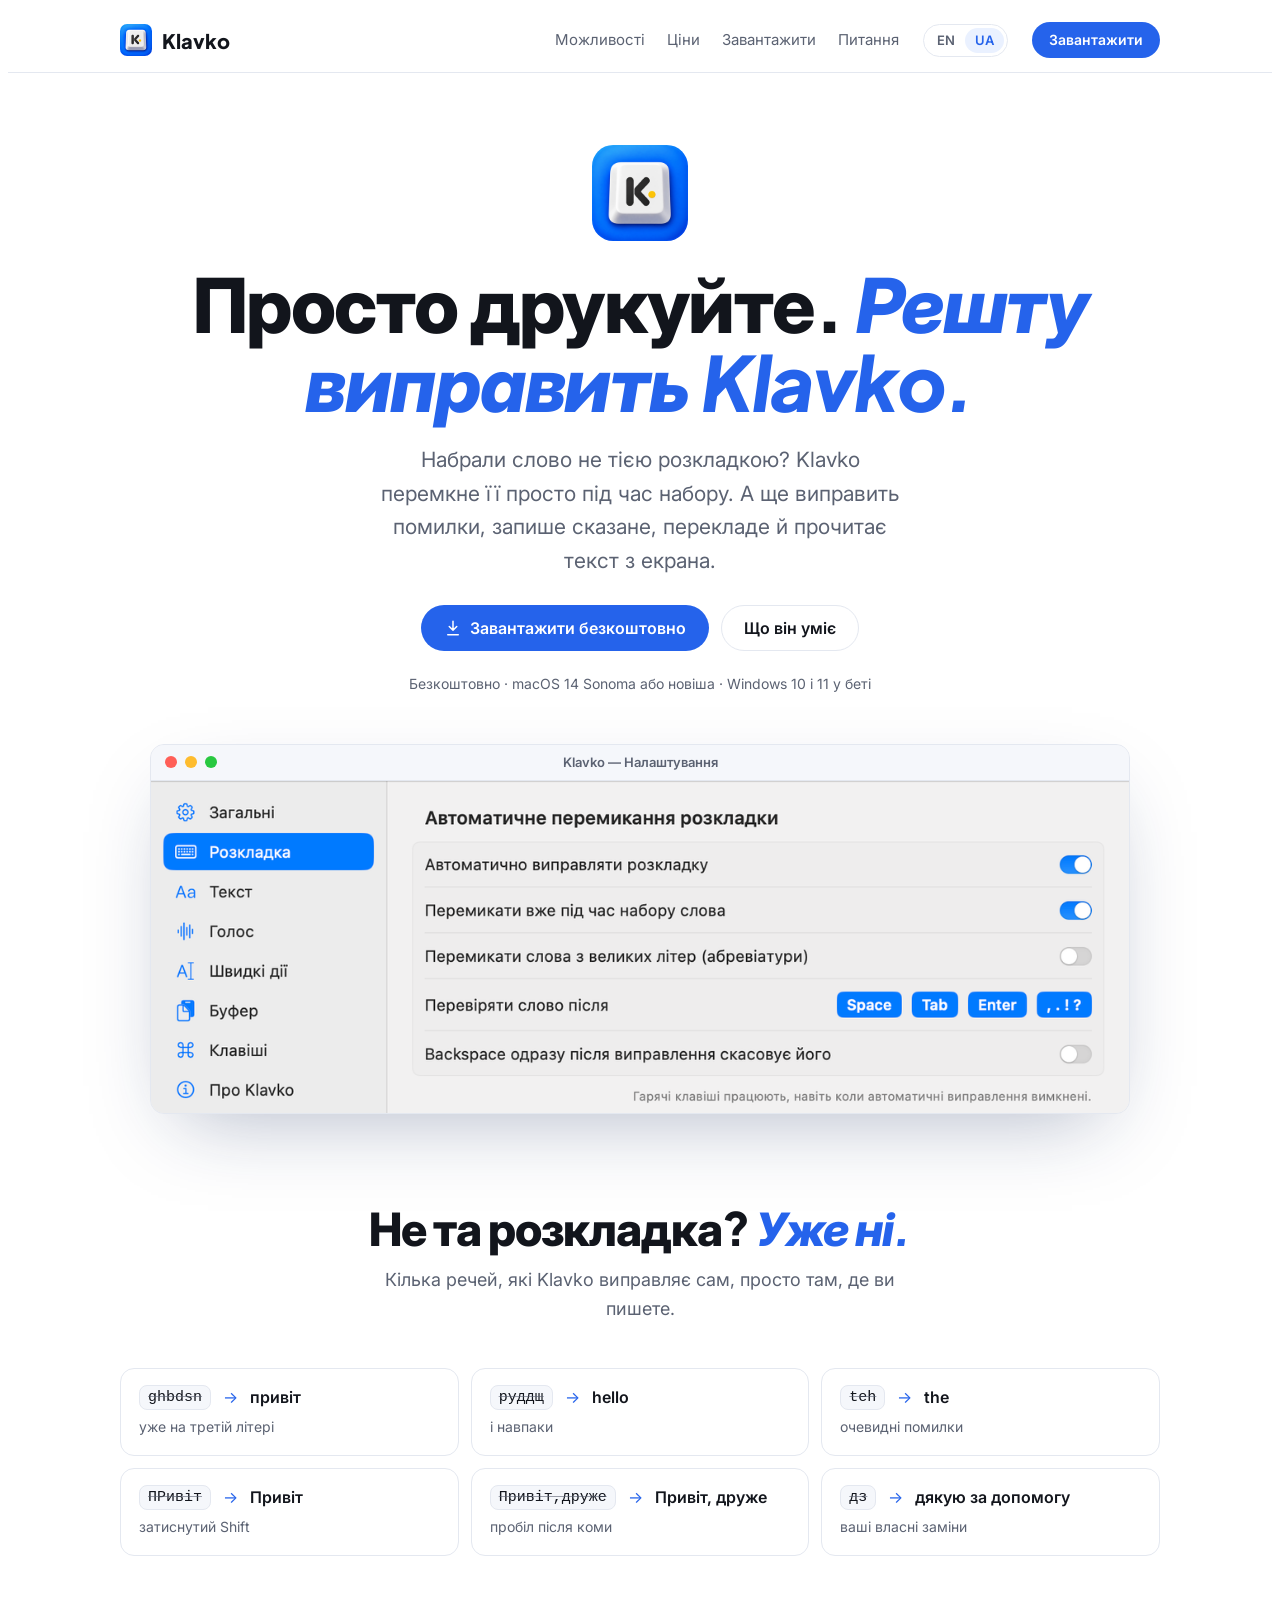
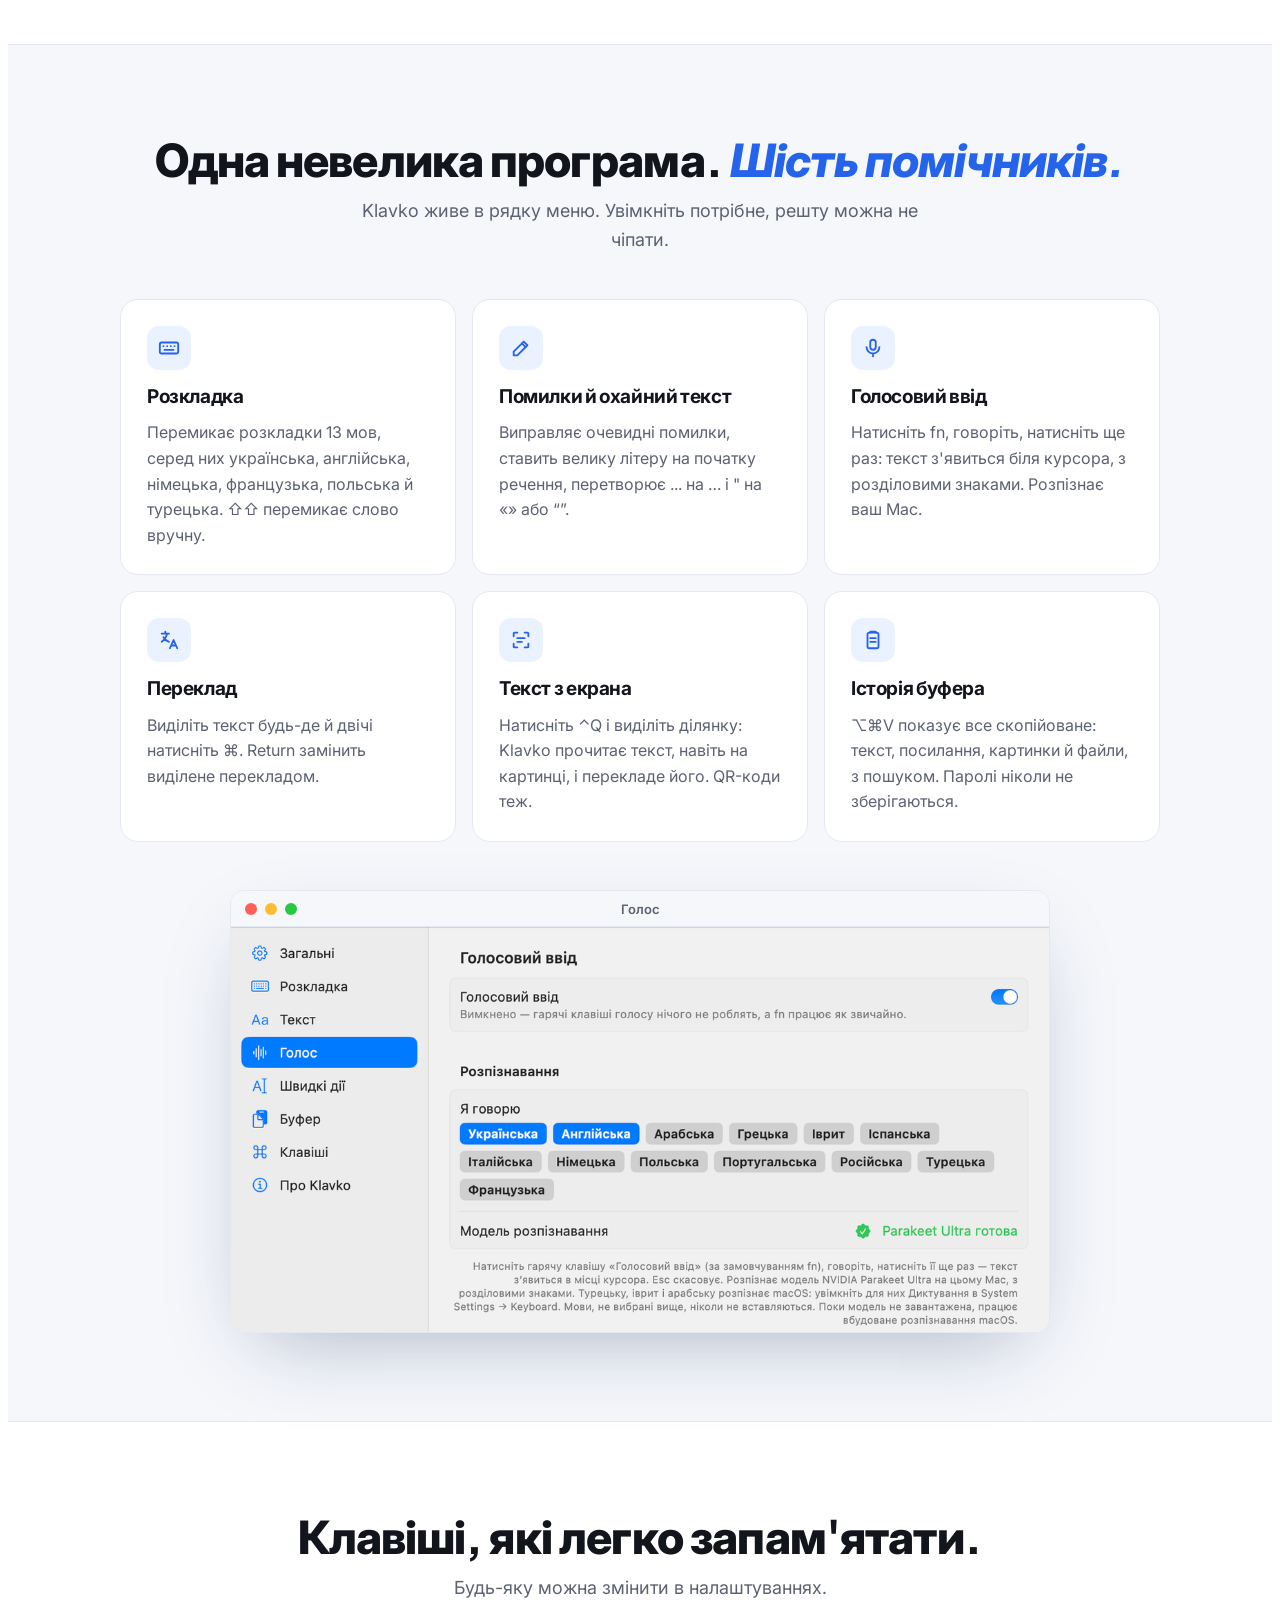
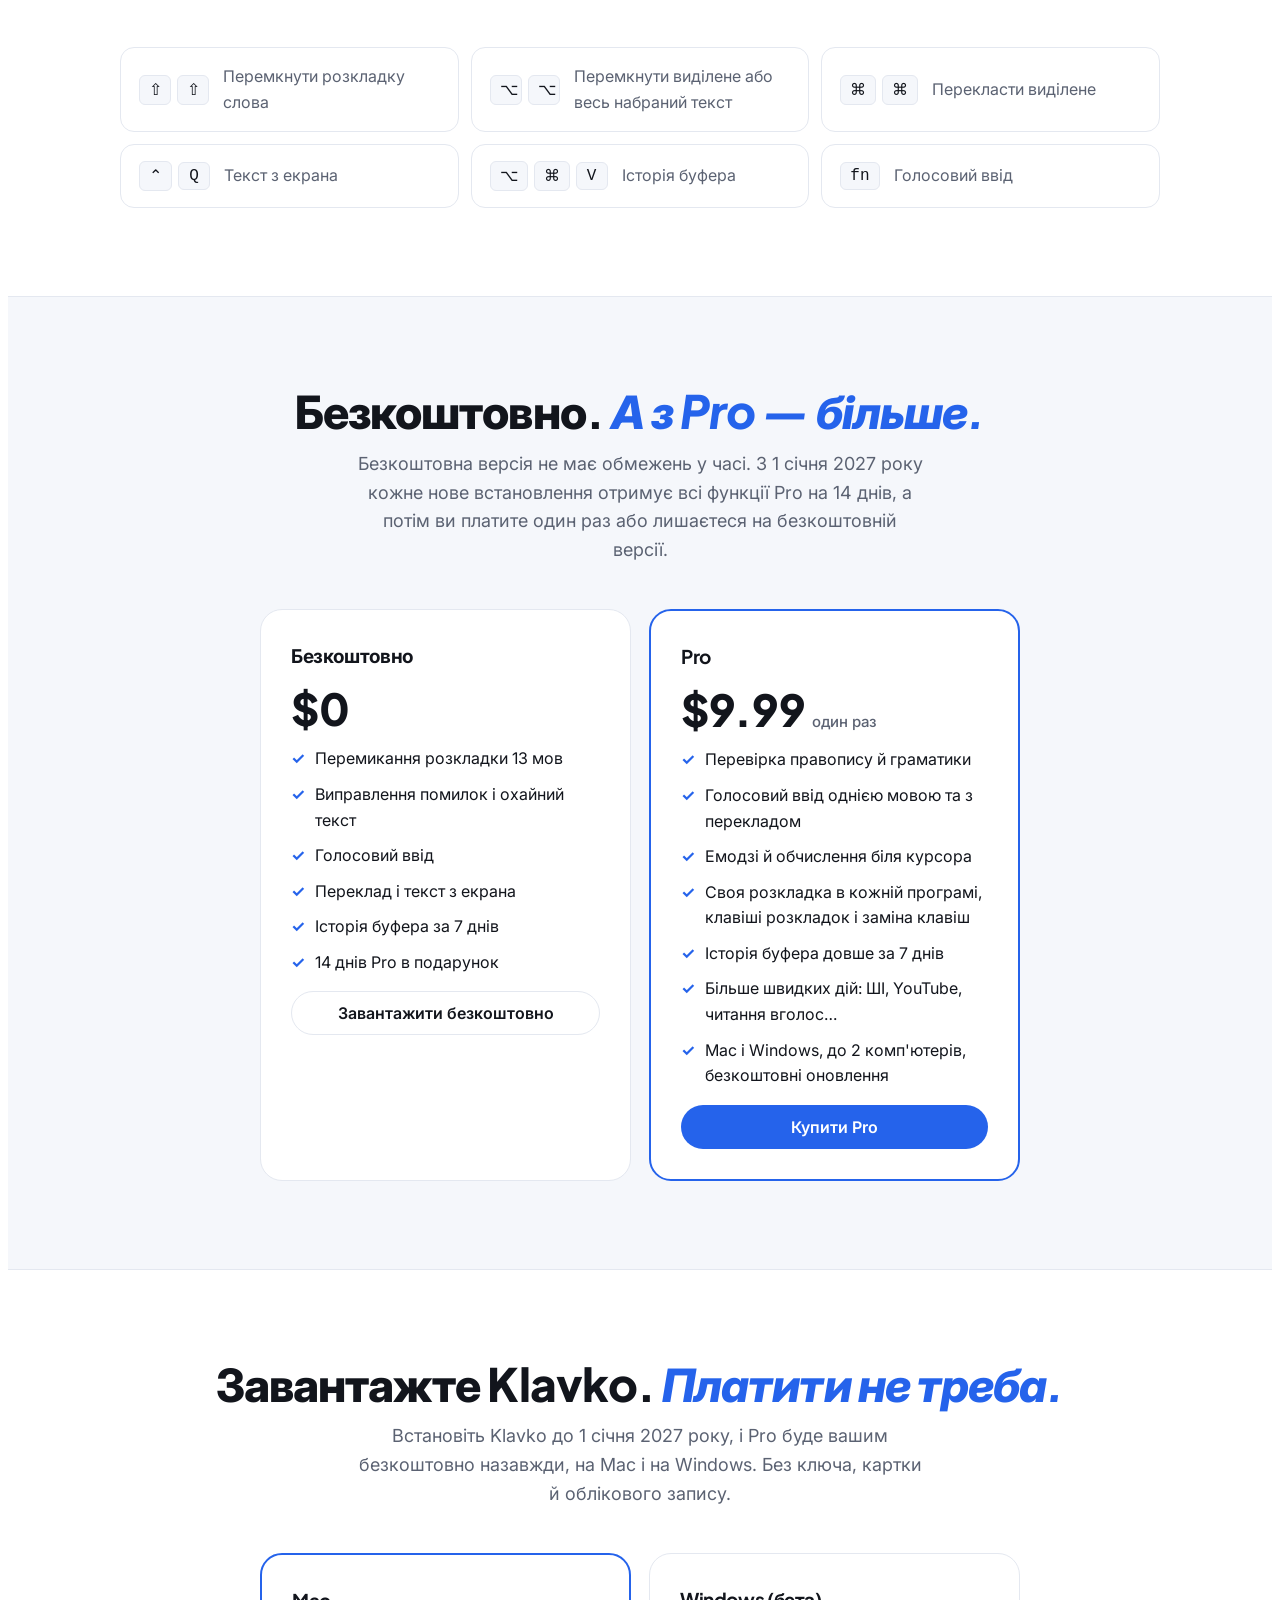
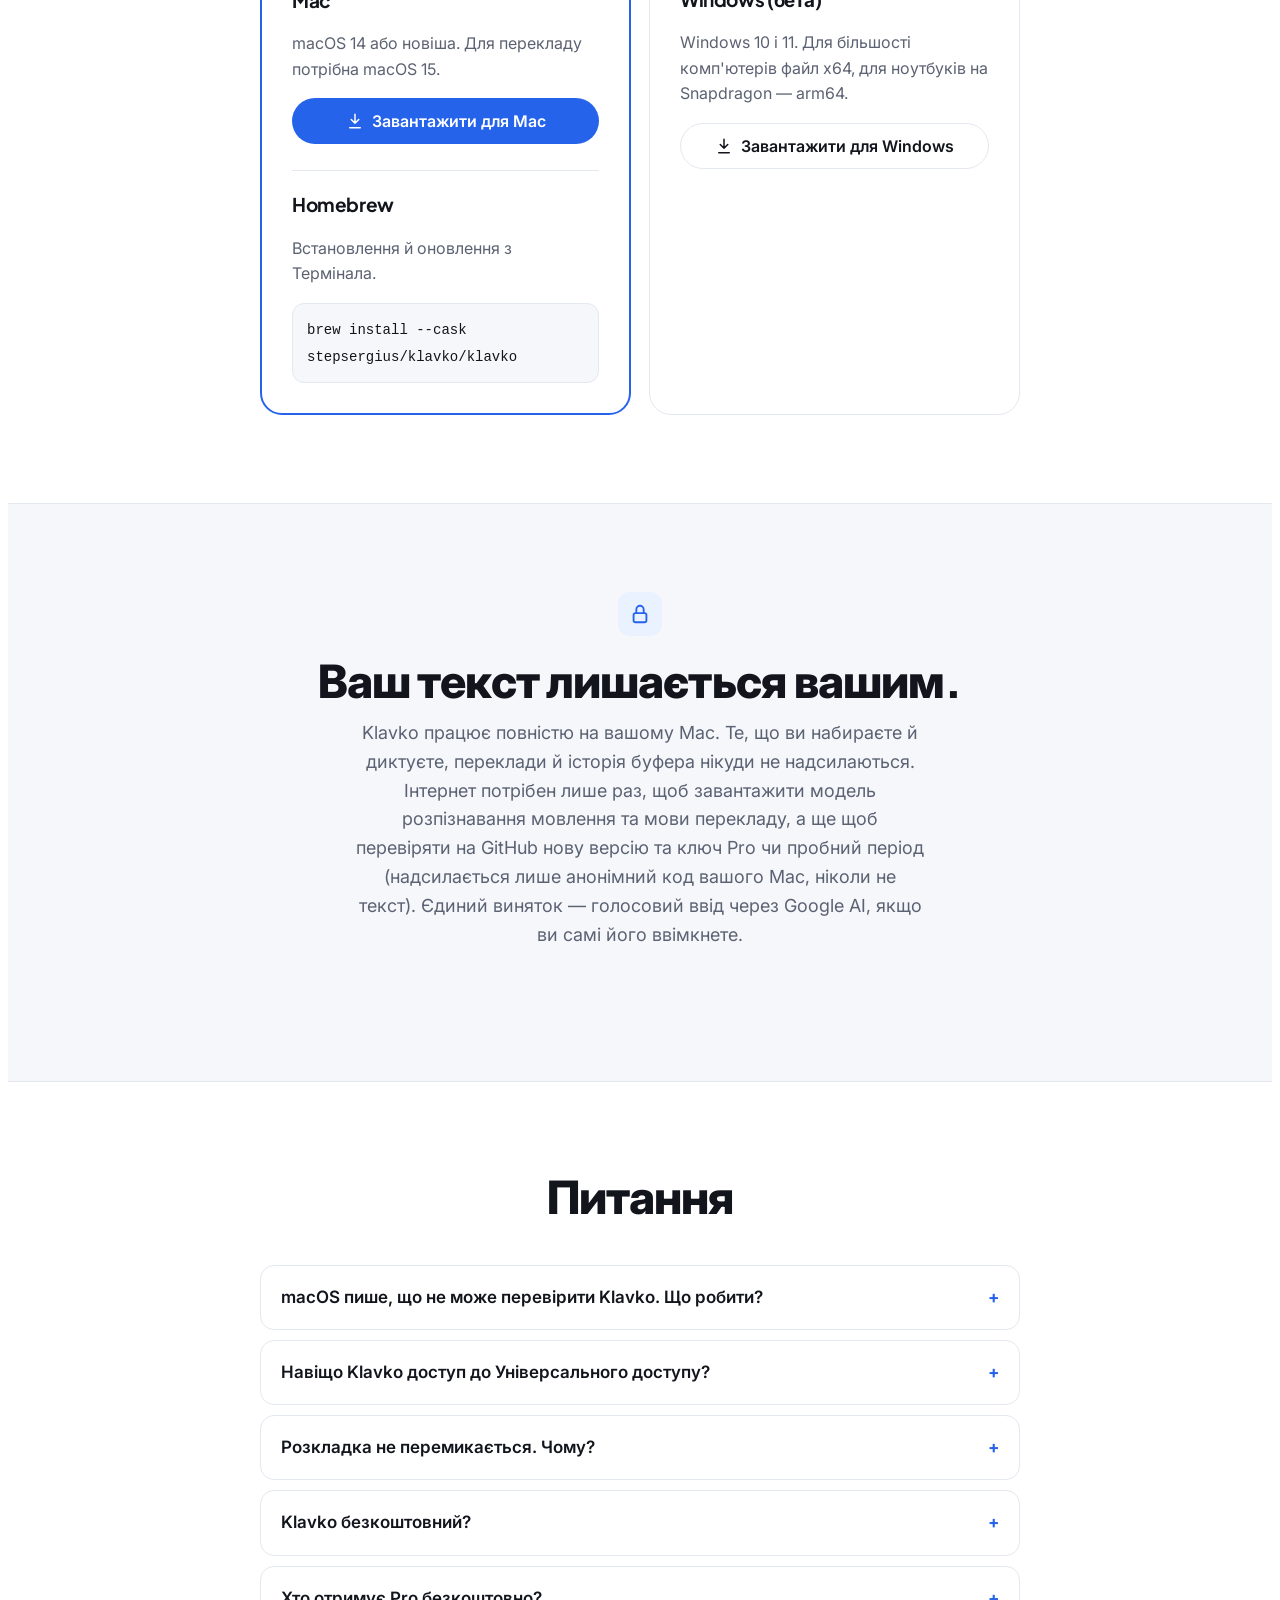
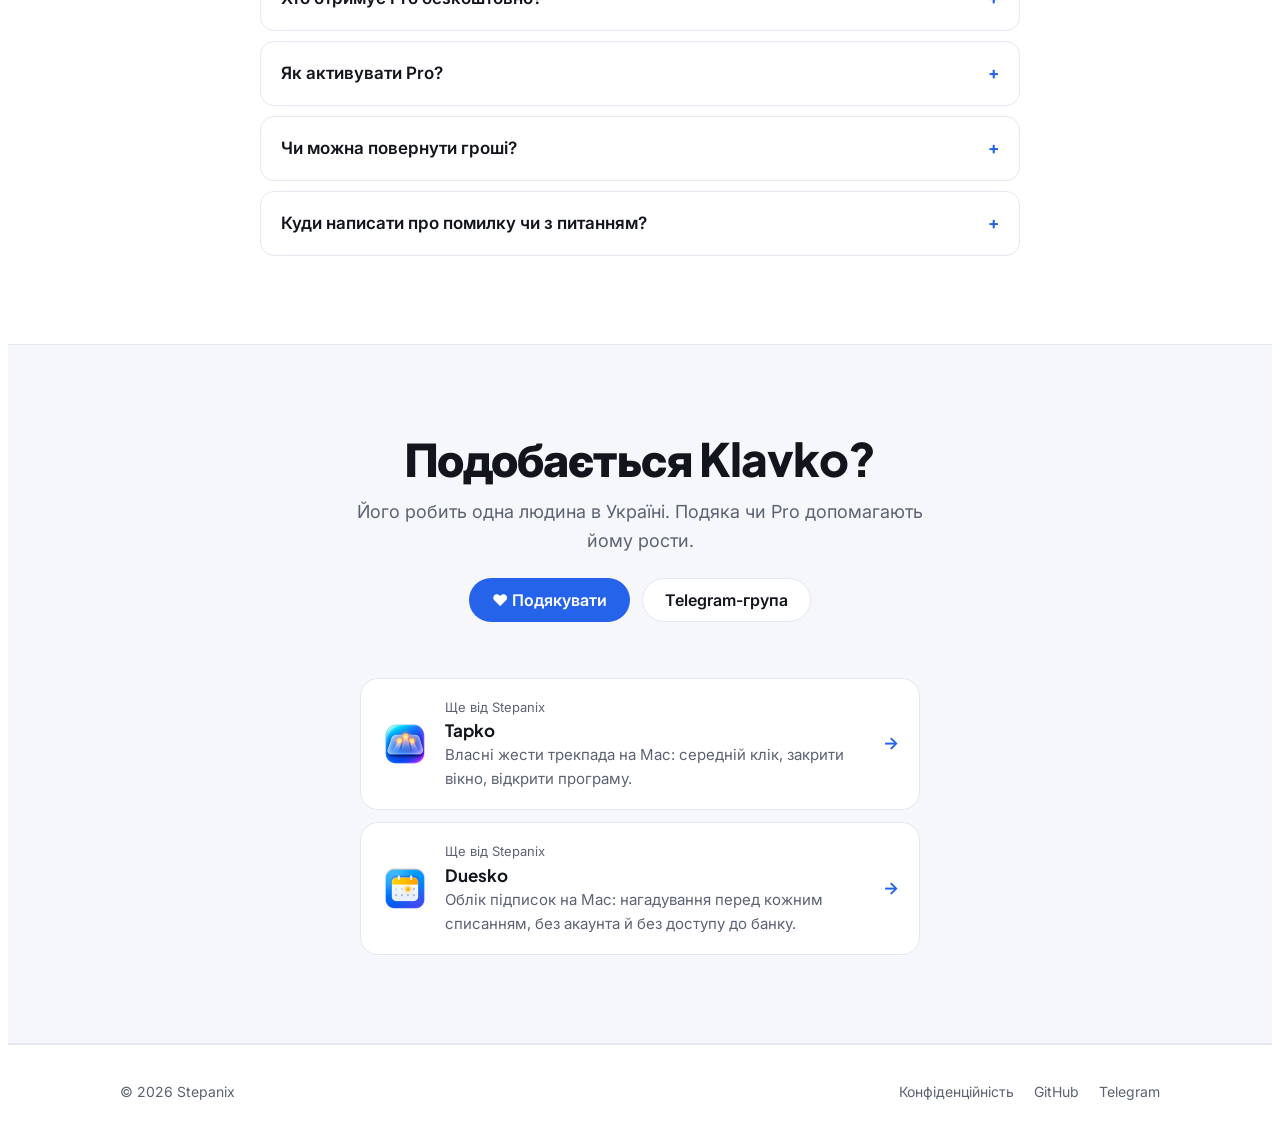
==== docs/uk/index.html @ 1e3440fb "Site: download buttons count clicks through the license server Co-Authored-By: Claude Opus 5.5 <nore" ====
<!doctype html>
<html lang="uk" data-alt="../">
<head>
<meta charset="utf-8">
<meta name="viewport" content="width=device-width, initial-scale=1, viewport-fit=cover">
<title>Klavko · Безкоштовний помічник для набору тексту на Mac</title>
<meta name="description" content="Klavko перемикає розкладку, коли ви набрали слово не тією мовою, виправляє помилки, а ще вміє голосовий ввід, переклад, текст з екрана та історію буфера. Основне безкоштовно, більше — у Pro, і все лишається на вашому Mac.">
<link rel="canonical" href="https://klavko.stepanix.com/uk/">
<link rel="alternate" hreflang="en" href="https://klavko.stepanix.com/">
<link rel="alternate" hreflang="uk" href="https://klavko.stepanix.com/uk/">
<link rel="alternate" hreflang="x-default" href="https://klavko.stepanix.com/">
<meta property="og:title" content="Klavko · Безкоштовний помічник для набору тексту на Mac">
<meta property="og:description" content="Klavko перемикає розкладку, коли ви набрали слово не тією мовою, виправляє помилки, а ще вміє голосовий ввід, переклад, текст з екрана та історію буфера. Основне безкоштовно, більше — у Pro, і все лишається на вашому Mac.">
<meta property="og:image" content="https://klavko.stepanix.com/assets/og-uk.jpg">
<meta property="og:image:width" content="1200">
<meta property="og:image:height" content="630">
<meta property="og:type" content="website">
<meta property="og:url" content="https://klavko.stepanix.com/uk/">
<meta property="og:site_name" content="Klavko">
<meta property="og:locale" content="uk_UA">
<meta name="twitter:card" content="summary_large_image">
<meta name="twitter:image" content="https://klavko.stepanix.com/assets/og-uk.jpg">
<script type="application/ld+json">{"@context": "https://schema.org", "@type": "SoftwareApplication", "name": "Klavko", "description": "Klavko перемикає розкладку, коли ви набрали слово не тією мовою, виправляє помилки, а ще вміє голосовий ввід, переклад, текст з екрана та історію буфера. Основне безкоштовно, більше — у Pro, і все лишається на вашому Mac.", "url": "https://klavko.stepanix.com/uk/", "inLanguage": "uk", "applicationCategory": "UtilitiesApplication", "operatingSystem": "macOS 14 or later, Windows 10 and 11 (beta)", "image": "https://klavko.stepanix.com/assets/og-uk.jpg", "screenshot": "https://klavko.stepanix.com/assets/layout-light-uk.png", "downloadUrl": "https://github.com/stepsergius/Klavko/releases/latest", "offers": [{"@type": "Offer", "name": "Klavko", "price": "0", "priceCurrency": "USD"}, {"@type": "Offer", "name": "Klavko Pro", "price": "9.99", "priceCurrency": "USD", "url": "https://klavko.stepanix.com/uk/#pricing"}], "author": {"@type": "Organization", "name": "Stepanix", "url": "https://stepanix.com/"}}</script>
<script type="application/ld+json">{"@context": "https://schema.org", "@type": "FAQPage", "inLanguage": "uk", "mainEntity": [{"@type": "Question", "name": "macOS пише, що не може перевірити Klavko. Що робити?", "acceptedAnswer": {"@type": "Answer", "text": "Klavko поширюється не через App Store. Під час першого запуску macOS може його заблокувати: відкрийте Системні параметри → Приватність і безпека, прогорніть униз і натисніть Усе одно відкрити. Це потрібно лише раз, оновлення встановлюються одною кнопкою."}}, {"@type": "Question", "name": "Навіщо Klavko доступ до Універсального доступу?", "acceptedAnswer": {"@type": "Answer", "text": "Щоб бачити натиснуті клавіші й замінювати слово, набране не тією розкладкою, macOS вимагає дозвіл Універсального доступу. Klavko тримає в пам'яті лише текст від останнього кліку чи Return і ніколи його не зберігає й не надсилає."}}, {"@type": "Question", "name": "Розкладка не перемикається. Чому?", "acceptedAnswer": {"@type": "Answer", "text": "Потрібні щонайменше дві розкладки підтримуваних мов. Найкраще працюють стандартні розкладки macOS (Системні параметри → Клавіатура → Джерела вводу). Китайська, японська й корейська вводяться методами вводу, тому не підтримуються."}}, {"@type": "Question", "name": "Klavko безкоштовний?", "acceptedAnswer": {"@type": "Answer", "text": "Так. Перемикання розкладки, виправлення помилок, голосовий ввід, переклад, текст з екрана й історія буфера за тиждень безкоштовні назавжди. Klavko Pro додає більше за одноразові $9.99."}}, {"@type": "Question", "name": "Хто отримує Pro безкоштовно?", "acceptedAnswer": {"@type": "Answer", "text": "Усі, хто встановить Klavko на Mac чи Windows до 1 січня 2027 року, отримують Pro безкоштовно назавжди, без ключа. Якщо ви вже користуєтеся Klavko, Pro лишається вашим, навіть якщо оновитеся пізніше. З 1 січня 2027 року нові користувачі мають усі функції Pro на 14 днів."}}, {"@type": "Question", "name": "Як активувати Pro?", "acceptedAnswer": {"@type": "Answer", "text": "Після покупки ключ з'явиться на сторінці замовлення й прийде листом. Вставте його в Klavko → Налаштування → Klavko Pro і натисніть Активувати. Ключ працює на двох комп'ютерах."}}, {"@type": "Question", "name": "Чи можна повернути гроші?", "acceptedAnswer": {"@type": "Answer", "text": "Так. Якщо Klavko Pro вам не підійшов, напишіть на stepsergius@gmail.com протягом 14 днів після покупки, і ми повернемо гроші."}}, {"@type": "Question", "name": "Куди написати про помилку чи з питанням?", "acceptedAnswer": {"@type": "Answer", "text": "У Telegram-групу t.me/klavko. Версія для Windows — бета, тож відгуки там дуже допомагають."}}]}</script>
<link rel="icon" href="../assets/icon.png">
<link rel="preconnect" href="https://fonts.googleapis.com">
<link rel="stylesheet" href="https://fonts.googleapis.com/css2?family=Plus+Jakarta+Sans:ital,wght@0,500;0,700;0,800;1,800&family=Inter:wght@400;500;600&display=swap">
<style>
/* Layout: one calm centered column, hero with the real settings window, then examples, features, downloads and FAQ. */
:root {
  --bg: #ffffff;
  --bg-soft: #f5f7fb;
  --fg: #12151c;
  --muted: #5b6272;
  --line: #e4e8f0;
  --card: #ffffff;
  --accent: #2563eb;
  --accent-ink: #ffffff;
  --accent-soft: #eaf1ff;
  --display: "Plus Jakarta Sans", "Inter", system-ui, -apple-system, sans-serif;
  --body: "Inter", system-ui, -apple-system, sans-serif;
  --mono: ui-monospace, "SF Mono", Menlo, monospace;
  --radius: 18px;
}
@media (prefers-color-scheme: dark) {
  :root:not([data-theme="light"]) {
    --bg: #0f1116; --bg-soft: #161a22; --fg: #eef1f7; --muted: #9aa3b5; --line: #262c38; --card: #161a22;
    --accent: #5b8cff; --accent-ink: #0b1020; --accent-soft: #1b2540; color-scheme: dark;
  }
}
:root[data-theme="dark"] {
  --bg: #0f1116; --bg-soft: #161a22; --fg: #eef1f7; --muted: #9aa3b5; --line: #262c38; --card: #161a22;
  --accent: #5b8cff; --accent-ink: #0b1020; --accent-soft: #1b2540; color-scheme: dark;
}
* { box-sizing: border-box; }
html { scroll-behavior: smooth; }
@media (prefers-reduced-motion: reduce) { html { scroll-behavior: auto; } }
body { background: var(--bg); color: var(--fg); font: 400 17px/1.6 var(--body); -webkit-font-smoothing: antialiased; }
a { color: inherit; }
.wrap { max-width: 1080px; margin: 0 auto; padding-left: max(20px, env(safe-area-inset-left, 0px)); padding-right: max(20px, env(safe-area-inset-right, 0px)); }
h1, h2, h3 { font-family: var(--display); text-wrap: balance; margin: 0; letter-spacing: -0.02em; }
h1 { font-size: clamp(42px, 7vw, 76px); font-weight: 800; line-height: 1.04; }
h2 { font-size: clamp(30px, 4.4vw, 46px); font-weight: 800; line-height: 1.1; }
h3 { font-size: 19px; font-weight: 700; }
em.hl { font-style: italic; color: var(--accent); }
p { margin: 0; }
.lead { font-size: clamp(18px, 2vw, 21px); color: var(--muted); max-width: 40ch; margin-inline: auto; }
.btn { display: inline-flex; align-items: center; gap: 8px; padding: 13px 22px; border-radius: 999px; font: 600 16px/1 var(--body); text-decoration: none; border: 1px solid var(--line); background: var(--card); color: var(--fg); transition: transform .15s ease; }
.btn:hover { transform: translateY(-1px); }
.btn:focus-visible { outline: 3px solid var(--accent); outline-offset: 3px; }
.btn.primary { background: var(--accent); color: var(--accent-ink); border-color: transparent; }
.btn svg { width: 18px; height: 18px; }

/* Nav */
header.nav { position: sticky; top: env(safe-area-inset-top, 0px); z-index: 5; background: color-mix(in srgb, var(--bg) 88%, transparent); backdrop-filter: saturate(1.4) blur(12px); border-bottom: 1px solid var(--line); }
body::before { content: ""; position: fixed; inset: 0 0 auto; height: env(safe-area-inset-top, 0px); z-index: 10; background: var(--bg); }
.nav .wrap { display: flex; align-items: center; gap: 24px; height: 64px; }
.brand { display: flex; align-items: center; gap: 10px; font: 800 20px var(--display); text-decoration: none; }
.brand img { width: 32px; height: 32px; }
.nav nav { display: flex; gap: 22px; margin-left: auto; font-size: 15px; color: var(--muted); }
.nav nav a { text-decoration: none; }
.nav nav a:hover { color: var(--fg); }
.nav .btn { padding: 10px 16px; font-size: 14px; }
@media (max-width: 640px) { .nav nav { display: none; } .nav .btn { margin-left: auto; } }

/* Hero */
.hero { text-align: center; padding-block: 72px 40px; display: grid; gap: 22px; justify-items: center; }
.hero .icon { width: 96px; height: 96px; }
.hero .ctas { display: flex; gap: 12px; flex-wrap: wrap; justify-content: center; margin-top: 6px; }
.hero small { color: var(--muted); font-size: 14px; }

/* Mac window frame around the screenshot */
.window { max-width: 980px; margin: 8px auto 0; border-radius: 14px; overflow: hidden; border: 1px solid var(--line); background: var(--bg-soft); box-shadow: 0 30px 80px -30px rgb(20 40 90 / 0.35); }
.window .bar { height: 36px; display: flex; align-items: center; gap: 8px; padding-inline: 14px; border-bottom: 1px solid var(--line); background: var(--bg-soft); }
.window .bar i { width: 12px; height: 12px; border-radius: 50%; display: block; }
.window .bar i:nth-child(1) { background: #ff5f57; } .window .bar i:nth-child(2) { background: #febc2e; } .window .bar i:nth-child(3) { background: #28c840; }
.window .bar span { margin-inline: auto; font: 600 13px var(--body); color: var(--muted); padding-right: 60px; }
.window picture, .window img { display: block; width: 100%; height: auto; }

section { padding-block: 88px; }
.center { text-align: center; display: grid; gap: 14px; justify-items: center; margin-bottom: 44px; }
.center p { color: var(--muted); max-width: 52ch; font-size: 18px; }

/* Gesture → action examples */
.pairs { display: grid; grid-template-columns: repeat(auto-fit, minmax(min(100%, 300px), 1fr)); gap: 12px; }
.pair { display: flex; align-items: center; gap: 12px; padding: 16px 18px; border: 1px solid var(--line); border-radius: 14px; background: var(--card); font-size: 16px; min-width: 0; }
.pair b { font-weight: 600; }
.pair .arrow { color: var(--accent); flex: none; }
.pair span:last-child { color: var(--muted); }

/* Features */
.soft { background: var(--bg-soft); border-block: 1px solid var(--line); }
.grid { display: grid; grid-template-columns: repeat(auto-fit, minmax(min(100%, 300px), 1fr)); gap: 16px; }
.card { background: var(--card); border: 1px solid var(--line); border-radius: var(--radius); padding: 26px; display: grid; gap: 10px; align-content: start; min-width: 0; }
.card p { color: var(--muted); font-size: 16px; }
.badge { width: 44px; height: 44px; border-radius: 12px; display: grid; place-items: center; background: var(--accent-soft); color: var(--accent); }
.badge svg { width: 22px; height: 22px; }
.num { font: 800 34px/1 var(--display); color: var(--accent); }

/* Steps */
.steps { display: grid; grid-template-columns: repeat(auto-fit, minmax(min(100%, 260px), 1fr)); gap: 16px; counter-reset: step; }
.step { padding: 24px; border-radius: var(--radius); border: 1px solid var(--line); display: grid; gap: 8px; }
.step::before { counter-increment: step; content: counter(step); width: 30px; height: 30px; border-radius: 50%; display: grid; place-items: center; background: var(--accent); color: var(--accent-ink); font: 700 14px var(--body); }
.step p { color: var(--muted); font-size: 16px; }

/* Pricing */
.plans { display: grid; grid-template-columns: repeat(auto-fit, minmax(min(100%, 320px), 1fr)); gap: 18px; max-width: 760px; margin-inline: auto; }
.plan { border: 1px solid var(--line); border-radius: 22px; padding: 30px; display: grid; gap: 16px; align-content: start; background: var(--card); }
.plan.pro { border: 2px solid var(--accent); }
.price { font: 800 44px/1 var(--display); }
.price small { font: 500 15px var(--body); color: var(--muted); margin-left: 6px; }
.plan ul { list-style: none; padding: 0; margin: 0; display: grid; gap: 10px; }
.plan li { display: flex; gap: 10px; font-size: 16px; }
.plan li::before { content: "✓"; color: var(--accent); font-weight: 700; }
.plan .btn { justify-content: center; }

/* FAQ */
.faq { max-width: 760px; margin-inline: auto; display: grid; gap: 10px; }
details { border: 1px solid var(--line); border-radius: 14px; padding: 18px 20px; background: var(--card); }
summary { cursor: pointer; font-weight: 600; list-style: none; display: flex; justify-content: space-between; gap: 16px; }
summary::after { content: "+"; color: var(--accent); font-weight: 700; }
details[open] summary::after { content: "–"; }
details p { color: var(--muted); margin-top: 10px; font-size: 16px; }
kbd { font: 500 14px var(--mono); padding: 1px 6px; border: 1px solid var(--line); border-radius: 6px; background: var(--bg-soft); }

footer { border-top: 1px solid var(--line); padding-block: 36px; color: var(--muted); font-size: 14px; }
footer .wrap { display: flex; flex-wrap: wrap; gap: 12px 24px; align-items: center; }
footer .links { display: flex; gap: 20px; margin-left: auto; flex-wrap: wrap; }
footer a { text-decoration: none; } footer a:hover { color: var(--fg); }
/* Language switcher (EN / UA) */
.lang { display: flex; flex: none; padding: 3px; border: 1px solid var(--line); border-radius: 999px; font: 600 13px/1 var(--body); }
.lang a { padding: 6px 10px; border-radius: 999px; text-decoration: none; color: var(--muted); }
.lang a:hover { color: var(--fg); }
.lang a[aria-current] { background: var(--accent-soft); color: var(--accent); }
.lang a:focus-visible { outline: 3px solid var(--accent); outline-offset: 2px; }
@media (max-width: 640px) { .nav .wrap { gap: 14px; } .nav .lang { margin-left: auto; } .nav .btn { margin-left: 0; } }
@media (max-width: 480px) { .nav .btn { display: none; } }

/* Before → after examples */
.pair code { font: 500 15px var(--mono); padding: 3px 8px; border-radius: 8px; background: var(--bg-soft); border: 1px solid var(--line); text-decoration: line-through; text-decoration-color: color-mix(in srgb, var(--muted) 60%, transparent); }
.pair { flex-wrap: wrap; row-gap: 6px; }
.pair span:last-child { flex-basis: 100%; font-size: 14px; }

/* Hotkeys */
.keys { display: grid; grid-template-columns: repeat(auto-fit, minmax(min(100%, 300px), 1fr)); gap: 12px; }
.key { display: flex; align-items: center; gap: 6px; padding: 16px 18px; border: 1px solid var(--line); border-radius: 14px; background: var(--card); min-width: 0; }
.key kbd { font-size: 16px; padding: 4px 9px; min-width: 32px; text-align: center; }
.key span { margin-left: 8px; color: var(--muted); font-size: 16px; }

/* Downloads */
.plan p { color: var(--muted); font-size: 16px; }
.plan h3.sub { margin-top: 10px; padding-top: 18px; border-top: 1px solid var(--line); }
pre { margin: 0; padding: 12px 14px; border-radius: 12px; background: var(--bg-soft); border: 1px solid var(--line); overflow-x: auto; }
pre code { font: 500 14px var(--mono); white-space: pre-wrap; overflow-wrap: anywhere; }
.center .badge { margin-bottom: 4px; }
.center .ctas { display: flex; gap: 12px; flex-wrap: wrap; justify-content: center; margin-top: 8px; }

/* Also by Stepanix */
.also { display: flex; align-items: center; gap: 16px; max-width: 560px; margin: 56px auto 0; padding: 18px 20px; border: 1px solid var(--line); border-radius: var(--radius); text-decoration: none; background: var(--card); }
.also:hover { border-color: var(--accent); }
.also + .also { margin-top: 12px; }
.also img { width: 48px; height: 48px; flex: none; }
.also > span:nth-child(2) { display: grid; gap: 2px; min-width: 0; }
.also small { color: var(--muted); font-size: 13px; }
.also b { font: 700 17px var(--display); }
.also span span { color: var(--muted); font-size: 15px; }
.also .arrow { margin-left: auto; color: var(--accent); font-weight: 700; }

/* The icon file is a full square tile */
.hero .icon, .brand img { border-radius: 22%; }

/* Document pages (thank-you): one readable column. */
.doc { max-width: 720px; padding-block: 56px 80px; }
.doc h1 { font-size: clamp(34px, 5vw, 48px); }
.doc .updated { color: var(--muted); font-size: 15px; margin-top: 10px; }
.doc h2 { font-size: 22px; margin-top: 40px; }
.doc p, .doc li { color: var(--muted); font-size: 17px; }
.doc p { margin-top: 12px; }
.doc ol { margin: 12px 0 0; padding-left: 22px; display: grid; gap: 6px; }
.doc strong { color: var(--fg); font-weight: 600; }
.doc a { color: var(--accent); }
.note { text-align: center; color: var(--muted); font-size: 15px; max-width: 60ch; margin: 22px auto 0; }
</style>
<script>
/* Remembers the chosen language and opens that version on later visits. English is the default. */
(function () {
  try {
    var root = document.documentElement, saved = localStorage.getItem("klavko-lang");
    if (saved && saved !== root.lang && root.dataset.alt) location.replace(root.dataset.alt + location.search + location.hash);
    document.addEventListener("click", function (e) {
      var link = e.target.closest && e.target.closest("[data-set-lang]");
      if (link) localStorage.setItem("klavko-lang", link.getAttribute("data-set-lang"));
    });
  } catch (e) {}
})();
</script>
</head>
<body>

<header class="nav">
  <div class="wrap">
    <a class="brand" href="#top"><img src="../assets/icon.png" alt="">Klavko</a>
    <nav aria-label="Розділи">
      <a href="#features">Можливості</a>
      <a href="#pricing">Ціни</a>
      <a href="#download">Завантажити</a>
      <a href="#faq">Питання</a>
    </nav>
    <div class="lang" role="group" aria-label="Мова">
      <a href="../" hreflang="en" lang="en" data-set-lang="en" title="English">EN</a>
      <a href="./" aria-current="true" lang="uk" data-set-lang="uk">UA</a>
    </div>
    <a class="btn primary" href="#download">Завантажити</a>
  </div>
</header>

<main id="top">
  <div class="wrap hero">
    <img class="icon" src="../assets/icon.png" alt="Значок програми Klavko" width="96" height="96">
    <h1>Просто друкуйте. <em class="hl">Решту виправить Klavko.</em></h1>
    <p class="lead">Набрали слово не тією розкладкою? Klavko перемкне її просто під час набору. А ще виправить помилки, запише сказане, перекладе й прочитає текст з екрана.</p>
    <div class="ctas">
      <a class="btn primary" href="#download"><svg viewBox="0 0 24 24" fill="none" stroke="currentColor" stroke-width="2" stroke-linecap="round" stroke-linejoin="round" aria-hidden="true"><path d="M12 3v12m0 0l-5-5m5 5l5-5M5 21h14"/></svg>Завантажити безкоштовно</a>
      <a class="btn" href="#features">Що він уміє</a>
    </div>
    <small>Безкоштовно · macOS 14 Sonoma або новіша · Windows 10 і 11 у беті</small>
  </div>

  <div class="wrap">
    <div class="window" role="img" aria-label="Налаштування Klavko: автоматичне перемикання розкладки">
      <div class="bar"><i></i><i></i><i></i><span>Klavko — Налаштування</span></div>
      <picture>
        <source media="(prefers-color-scheme: dark)" srcset="../assets/layout-dark-uk.png">
        <img src="../assets/layout-light-uk.png" alt="Налаштування Klavko: автоматичне перемикання розкладки" width="1185" height="402">
      </picture>
    </div>
  </div>

  <section>
    <div class="wrap">
      <div class="center">
        <h2>Не та розкладка? <em class="hl">Уже ні.</em></h2>
        <p>Кілька речей, які Klavko виправляє сам, просто там, де ви пишете.</p>
      </div>
      <div class="pairs">
        <div class="pair"><code>ghbdsn</code><span class="arrow">→</span><b>привіт</b><span>уже на третій літері</span></div>
        <div class="pair"><code>руддщ</code><span class="arrow">→</span><b>hello</b><span>і навпаки</span></div>
        <div class="pair"><code>teh</code><span class="arrow">→</span><b>the</b><span>очевидні помилки</span></div>
        <div class="pair"><code>ПРивіт</code><span class="arrow">→</span><b>Привіт</b><span>затиснутий Shift</span></div>
        <div class="pair"><code>Привіт,друже</code><span class="arrow">→</span><b>Привіт, друже</b><span>пробіл після коми</span></div>
        <div class="pair"><code>дз</code><span class="arrow">→</span><b>дякую за допомогу</b><span>ваші власні заміни</span></div>
      </div>
    </div>
  </section>

  <section class="soft" id="features">
    <div class="wrap">
      <div class="center">
        <h2>Одна невелика програма. <em class="hl">Шість помічників.</em></h2>
        <p>Klavko живе в рядку меню. Увімкніть потрібне, решту можна не чіпати.</p>
      </div>
      <div class="grid">
        <div class="card"><span class="badge"><svg viewBox="0 0 24 24" fill="none" stroke="currentColor" stroke-width="2" stroke-linecap="round" stroke-linejoin="round" aria-hidden="true"><rect x="2" y="6" width="20" height="12" rx="2"/><path d="M6 10h.01M10 10h.01M14 10h.01M18 10h.01M7 14h10"/></svg></span><h3>Розкладка</h3><p>Перемикає розкладки 13 мов, серед них українська, англійська, німецька, французька, польська й турецька. ⇧⇧ перемикає слово вручну.</p></div>
        <div class="card"><span class="badge"><svg viewBox="0 0 24 24" fill="none" stroke="currentColor" stroke-width="2" stroke-linecap="round" stroke-linejoin="round" aria-hidden="true"><path d="M4 20h4L19 9l-4-4L4 16z"/><path d="M13 7l4 4"/></svg></span><h3>Помилки й охайний текст</h3><p>Виправляє очевидні помилки, ставить велику літеру на початку речення, перетворює ... на … і &quot; на «» або “”.</p></div>
        <div class="card"><span class="badge"><svg viewBox="0 0 24 24" fill="none" stroke="currentColor" stroke-width="2" stroke-linecap="round" stroke-linejoin="round" aria-hidden="true"><rect x="9" y="3" width="6" height="11" rx="3"/><path d="M5 11a7 7 0 0 0 14 0M12 18v3"/></svg></span><h3>Голосовий ввід</h3><p>Натисніть fn, говоріть, натисніть ще раз: текст з&#x27;явиться біля курсора, з розділовими знаками. Розпізнає ваш Mac.</p></div>
        <div class="card"><span class="badge"><svg viewBox="0 0 24 24" fill="none" stroke="currentColor" stroke-width="2" stroke-linecap="round" stroke-linejoin="round" aria-hidden="true"><path d="M4 5h8M8 3v2m2 0c-1 4-3 7-6 9m2-5c1 2 3 4 6 5"/><path d="M13 21l4-9 4 9m-6.5-3h5"/></svg></span><h3>Переклад</h3><p>Виділіть текст будь-де й двічі натисніть ⌘. Return замінить виділене перекладом.</p></div>
        <div class="card"><span class="badge"><svg viewBox="0 0 24 24" fill="none" stroke="currentColor" stroke-width="2" stroke-linecap="round" stroke-linejoin="round" aria-hidden="true"><path d="M4 8V5a1 1 0 0 1 1-1h3M16 4h3a1 1 0 0 1 1 1v3M20 16v3a1 1 0 0 1-1 1h-3M8 20H5a1 1 0 0 1-1-1v-3"/><path d="M8 10h8M8 14h5"/></svg></span><h3>Текст з екрана</h3><p>Натисніть ⌃Q і виділіть ділянку: Klavko прочитає текст, навіть на картинці, і перекладе його. QR-коди теж.</p></div>
        <div class="card"><span class="badge"><svg viewBox="0 0 24 24" fill="none" stroke="currentColor" stroke-width="2" stroke-linecap="round" stroke-linejoin="round" aria-hidden="true"><rect x="6" y="4" width="12" height="17" rx="2"/><path d="M9 4V3h6v1M9 10h6M9 14h6"/></svg></span><h3>Історія буфера</h3><p>⌥⌘V показує все скопійоване: текст, посилання, картинки й файли, з пошуком. Паролі ніколи не зберігаються.</p></div>
      </div>
      <div class="window" style="max-width: 820px; margin-top: 48px;" role="img" aria-label="Налаштування голосового вводу Klavko з мовами, якими ви говорите">
      <div class="bar"><i></i><i></i><i></i><span>Голос</span></div>
      <picture>
        <source media="(prefers-color-scheme: dark)" srcset="../assets/voice-dark-uk.png">
        <img src="../assets/voice-light-uk.png" alt="Налаштування голосового вводу Klavko з мовами, якими ви говорите" width="1185" height="586">
      </picture>
    </div>
    </div>
  </section>

  <section>
    <div class="wrap">
      <div class="center">
        <h2>Клавіші, які легко запам'ятати.</h2>
        <p>Будь-яку можна змінити в налаштуваннях.</p>
      </div>
      <div class="keys">
        <div class="key"><kbd>⇧</kbd><kbd>⇧</kbd><span>Перемкнути розкладку слова</span></div>
        <div class="key"><kbd>⌥</kbd><kbd>⌥</kbd><span>Перемкнути виділене або весь набраний текст</span></div>
        <div class="key"><kbd>⌘</kbd><kbd>⌘</kbd><span>Перекласти виділене</span></div>
        <div class="key"><kbd>⌃</kbd><kbd>Q</kbd><span>Текст з екрана</span></div>
        <div class="key"><kbd>⌥</kbd><kbd>⌘</kbd><kbd>V</kbd><span>Історія буфера</span></div>
        <div class="key"><kbd>fn</kbd><span>Голосовий ввід</span></div>
      </div>
    </div>
  </section>

  <section class="soft" id="pricing">
    <div class="wrap">
      <div class="center">
        <h2>Безкоштовно. <em class="hl">А з Pro — більше.</em></h2>
        <p>Безкоштовна версія не має обмежень у часі. З 1 січня 2027 року кожне нове встановлення отримує всі функції Pro на 14 днів, а потім ви платите один раз або лишаєтеся на безкоштовній версії.</p>
      </div>
      <div class="plans">
        <div class="plan">
          <h3>Безкоштовно</h3>
          <div class="price">$0</div>
          <ul>
            <li>Перемикання розкладки 13 мов</li>
            <li>Виправлення помилок і охайний текст</li>
            <li>Голосовий ввід</li>
            <li>Переклад і текст з екрана</li>
            <li>Історія буфера за 7 днів</li>
            <li>14 днів Pro в подарунок</li>
          </ul>
          <a class="btn" href="#download">Завантажити безкоштовно</a>
        </div>
        <div class="plan pro">
          <h3>Pro</h3>
          <div class="price">$9.99<small>один раз</small></div>
          <ul>
            <li>Перевірка правопису й граматики</li>
            <li>Голосовий ввід однією мовою та з перекладом</li>
            <li>Емодзі й обчислення біля курсора</li>
            <li>Своя розкладка в кожній програмі, клавіші розкладок і заміна клавіш</li>
            <li>Історія буфера довше за 7 днів</li>
            <li>Більше швидких дій: ШІ, YouTube, читання вголос…</li>
            <li>Mac і Windows, до 2 комп&#x27;ютерів, безкоштовні оновлення</li>
          </ul>
          <a class="btn primary" href="https://www.creem.io/product/prod_1bPuvj0cdggWYXUZ277SP9">Купити Pro</a>
        </div>
      </div>
    </div>
  </section>

  <section id="download">
    <div class="wrap">
      <div class="center">
        <h2>Завантажте Klavko. <em class="hl">Платити не треба.</em></h2>
        <p>Встановіть Klavko до 1 січня 2027 року, і Pro буде вашим безкоштовно назавжди, на Mac і на Windows. Без ключа, картки й облікового запису.</p>
      </div>
      <div class="plans">
        <div class="plan pro">
          <h3>Mac</h3>
          <p>macOS 14 або новіша. Для перекладу потрібна macOS 15.</p>
          <a class="btn primary" href="https://stepanix-license.stepsergius.workers.dev/dl/klavko/mac?from=uk" rel="nofollow"><svg viewBox="0 0 24 24" fill="none" stroke="currentColor" stroke-width="2" stroke-linecap="round" stroke-linejoin="round" aria-hidden="true"><path d="M12 3v12m0 0l-5-5m5 5l5-5M5 21h14"/></svg>Завантажити для Mac</a>
          <h3 class="sub">Homebrew</h3>
          <p>Встановлення й оновлення з Термінала.</p>
          <pre><code>brew install --cask stepsergius/klavko/klavko</code></pre>
        </div>
        <div class="plan">
          <h3>Windows (бета)</h3>
          <p>Windows 10 і 11. Для більшості комп'ютерів файл x64, для ноутбуків на Snapdragon — arm64.</p>
          <a class="btn" href="https://stepanix-license.stepsergius.workers.dev/dl/klavko/windows?from=uk" rel="nofollow"><svg viewBox="0 0 24 24" fill="none" stroke="currentColor" stroke-width="2" stroke-linecap="round" stroke-linejoin="round" aria-hidden="true"><path d="M12 3v12m0 0l-5-5m5 5l5-5M5 21h14"/></svg>Завантажити для Windows</a>
        </div>
      </div>
    </div>
  </section>

  <section class="soft" id="privacy">
    <div class="wrap">
      <div class="center">
        <span class="badge"><svg viewBox="0 0 24 24" fill="none" stroke="currentColor" stroke-width="2" stroke-linecap="round" stroke-linejoin="round" aria-hidden="true"><rect x="5" y="11" width="14" height="10" rx="2"/><path d="M8 11V7a4 4 0 0 1 8 0v4"/></svg></span>
        <h2>Ваш текст лишається вашим.</h2>
        <p>Klavko працює повністю на вашому Mac. Те, що ви набираєте й диктуєте, переклади й історія буфера нікуди не надсилаються. Інтернет потрібен лише раз, щоб завантажити модель розпізнавання мовлення та мови перекладу, а ще щоб перевіряти на GitHub нову версію та ключ Pro чи пробний період (надсилається лише анонімний код вашого Mac, ніколи не текст). Єдиний виняток — голосовий ввід через Google AI, якщо ви самі його ввімкнете.</p>
      </div>
    </div>
  </section>

  <section id="faq">
    <div class="wrap">
      <div class="center"><h2>Питання</h2></div>
      <div class="faq">
        <details>
          <summary>macOS пише, що не може перевірити Klavko. Що робити?</summary>
          <p>Klavko поширюється не через App Store. Під час першого запуску macOS може його заблокувати: відкрийте Системні параметри → Приватність і безпека, прогорніть униз і натисніть <b>Усе одно відкрити</b>. Це потрібно лише раз, оновлення встановлюються одною кнопкою.</p>
        </details>
        <details>
          <summary>Навіщо Klavko доступ до Універсального доступу?</summary>
          <p>Щоб бачити натиснуті клавіші й замінювати слово, набране не тією розкладкою, macOS вимагає дозвіл Універсального доступу. Klavko тримає в пам'яті лише текст від останнього кліку чи Return і ніколи його не зберігає й не надсилає.</p>
        </details>
        <details>
          <summary>Розкладка не перемикається. Чому?</summary>
          <p>Потрібні щонайменше дві розкладки підтримуваних мов. Найкраще працюють стандартні розкладки macOS (Системні параметри → Клавіатура → Джерела вводу). Китайська, японська й корейська вводяться методами вводу, тому не підтримуються.</p>
        </details>
        <details>
          <summary>Klavko безкоштовний?</summary>
          <p>Так. Перемикання розкладки, виправлення помилок, голосовий ввід, переклад, текст з екрана й історія буфера за тиждень безкоштовні назавжди. Klavko Pro додає більше за одноразові $9.99.</p>
        </details>
        <details>
          <summary>Хто отримує Pro безкоштовно?</summary>
          <p>Усі, хто встановить Klavko на Mac чи Windows до 1 січня 2027 року, отримують Pro безкоштовно назавжди, без ключа. Якщо ви вже користуєтеся Klavko, Pro лишається вашим, навіть якщо оновитеся пізніше. З 1 січня 2027 року нові користувачі мають усі функції Pro на 14 днів.</p>
        </details>
        <details>
          <summary>Як активувати Pro?</summary>
          <p>Після покупки ключ з'явиться на сторінці замовлення й прийде листом. Вставте його в Klavko → Налаштування → Klavko Pro і натисніть <b>Активувати</b>. Ключ працює на двох комп'ютерах.</p>
        </details>
        <details>
          <summary>Чи можна повернути гроші?</summary>
          <p>Так. Якщо Klavko Pro вам не підійшов, напишіть на <a href="mailto:stepsergius@gmail.com">stepsergius@gmail.com</a> протягом 14 днів після покупки, і ми повернемо гроші.</p>
        </details>
        <details>
          <summary>Куди написати про помилку чи з питанням?</summary>
          <p>У Telegram-групу <a href="https://t.me/klavko">t.me/klavko</a>. Версія для Windows — бета, тож відгуки там дуже допомагають.</p>
        </details>
      </div>
    </div>
  </section>

  <section class="soft">
    <div class="wrap">
      <div class="center">
        <h2>Подобається Klavko?</h2>
        <p>Його робить одна людина в Україні. Подяка чи Pro допомагають йому рости.</p>
        <div class="ctas">
          <a class="btn primary" href="https://send.monobank.ua/jar/2CKJVz8jam">❤️ Подякувати</a>
          <a class="btn" href="https://t.me/klavko">Telegram-група</a>
        </div>
      </div>
      <a class="also" href="https://tapko.stepanix.com/uk/">
        <img src="../assets/tapko.png" alt="" width="48" height="48">
        <span><small>Ще від Stepanix</small><b>Tapko</b><span>Власні жести трекпада на Mac: середній клік, закрити вікно, відкрити програму.</span></span>
        <span class="arrow" aria-hidden="true">→</span>
      </a>
      <a class="also" href="https://duesko.stepanix.com/uk/">
        <img src="../assets/duesko.png" alt="" width="48" height="48">
        <span><small>Ще від Stepanix</small><b>Duesko</b><span>Облік підписок на Mac: нагадування перед кожним списанням, без акаунта й без доступу до банку.</span></span>
        <span class="arrow" aria-hidden="true">→</span>
      </a>
    </div>
  </section>
</main>

<footer>
  <div class="wrap">
    <span>© 2026 Stepanix</span>
    <div class="links">
      <a href="#privacy">Конфіденційність</a>
      <a href="https://github.com/stepsergius/Klavko">GitHub</a>
      <a href="https://t.me/klavko">Telegram</a>
    </div>
  </div>
</footer>
</body>
</html>
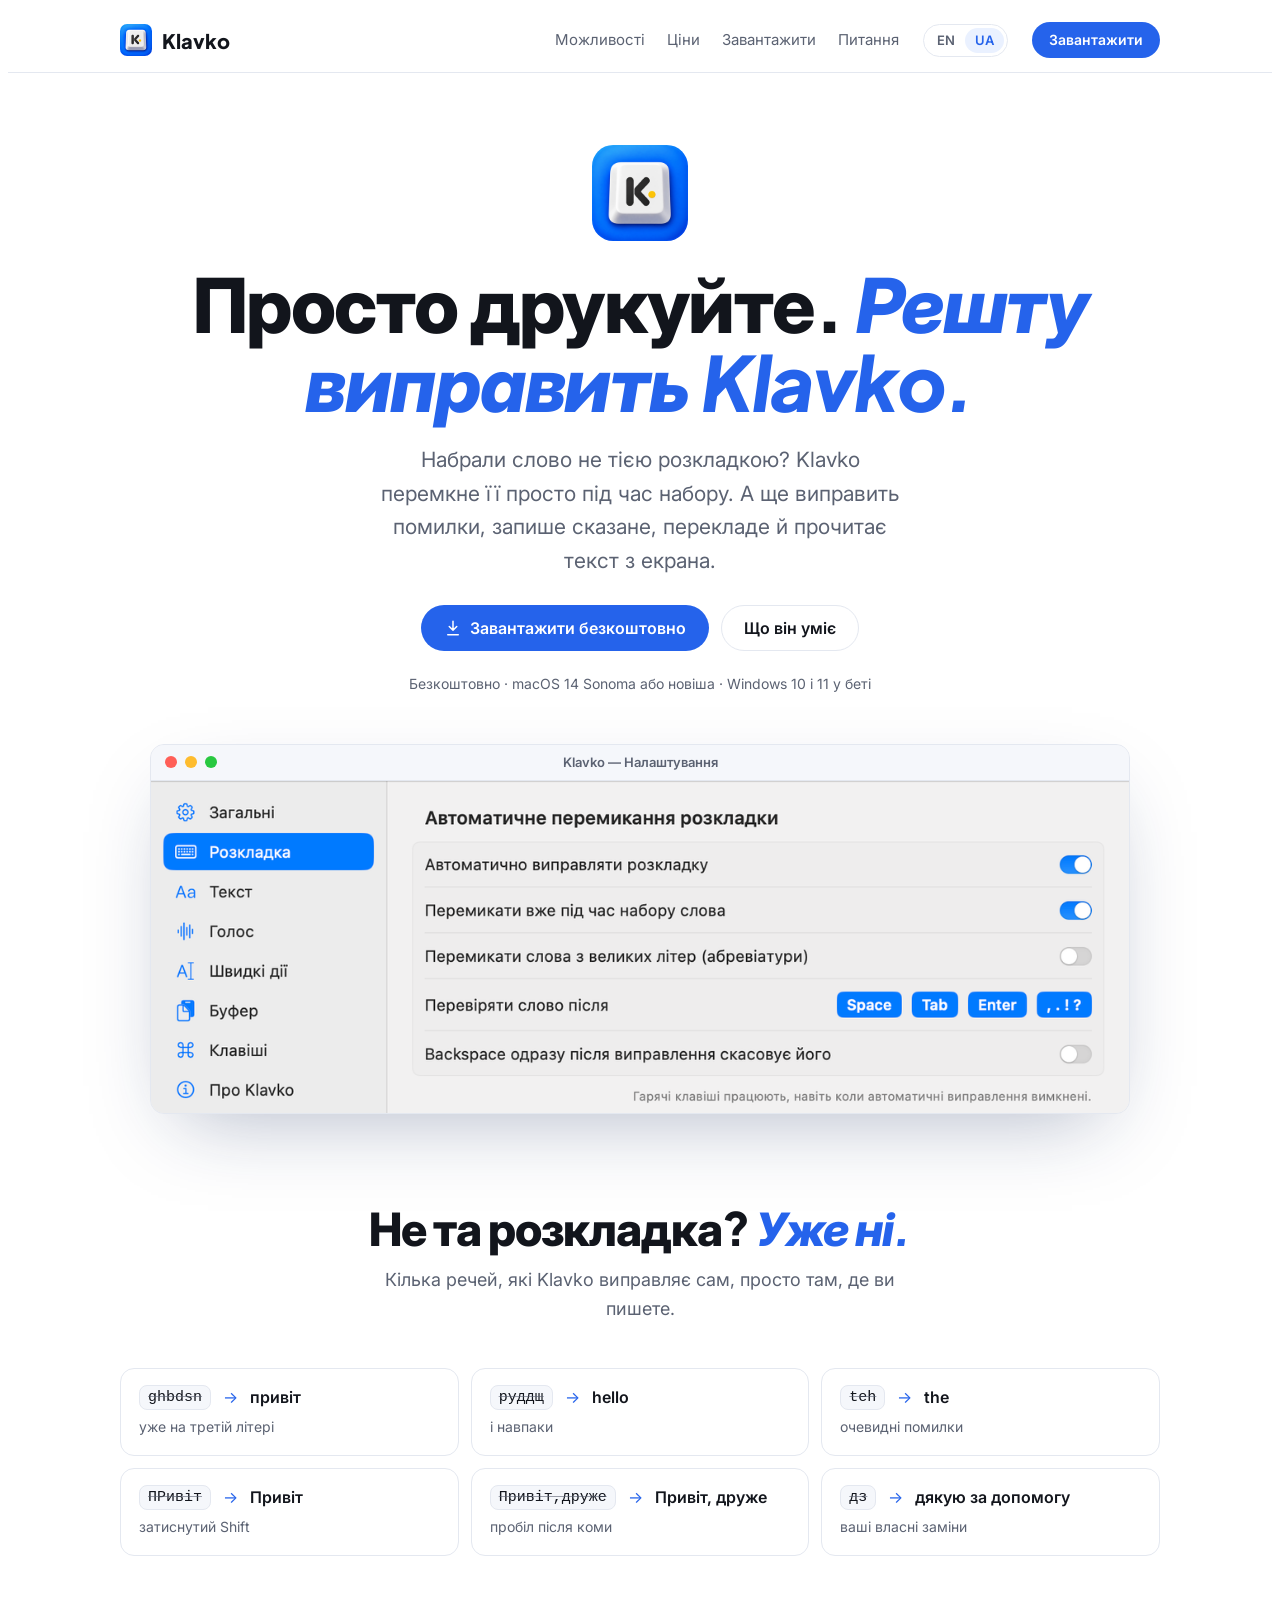
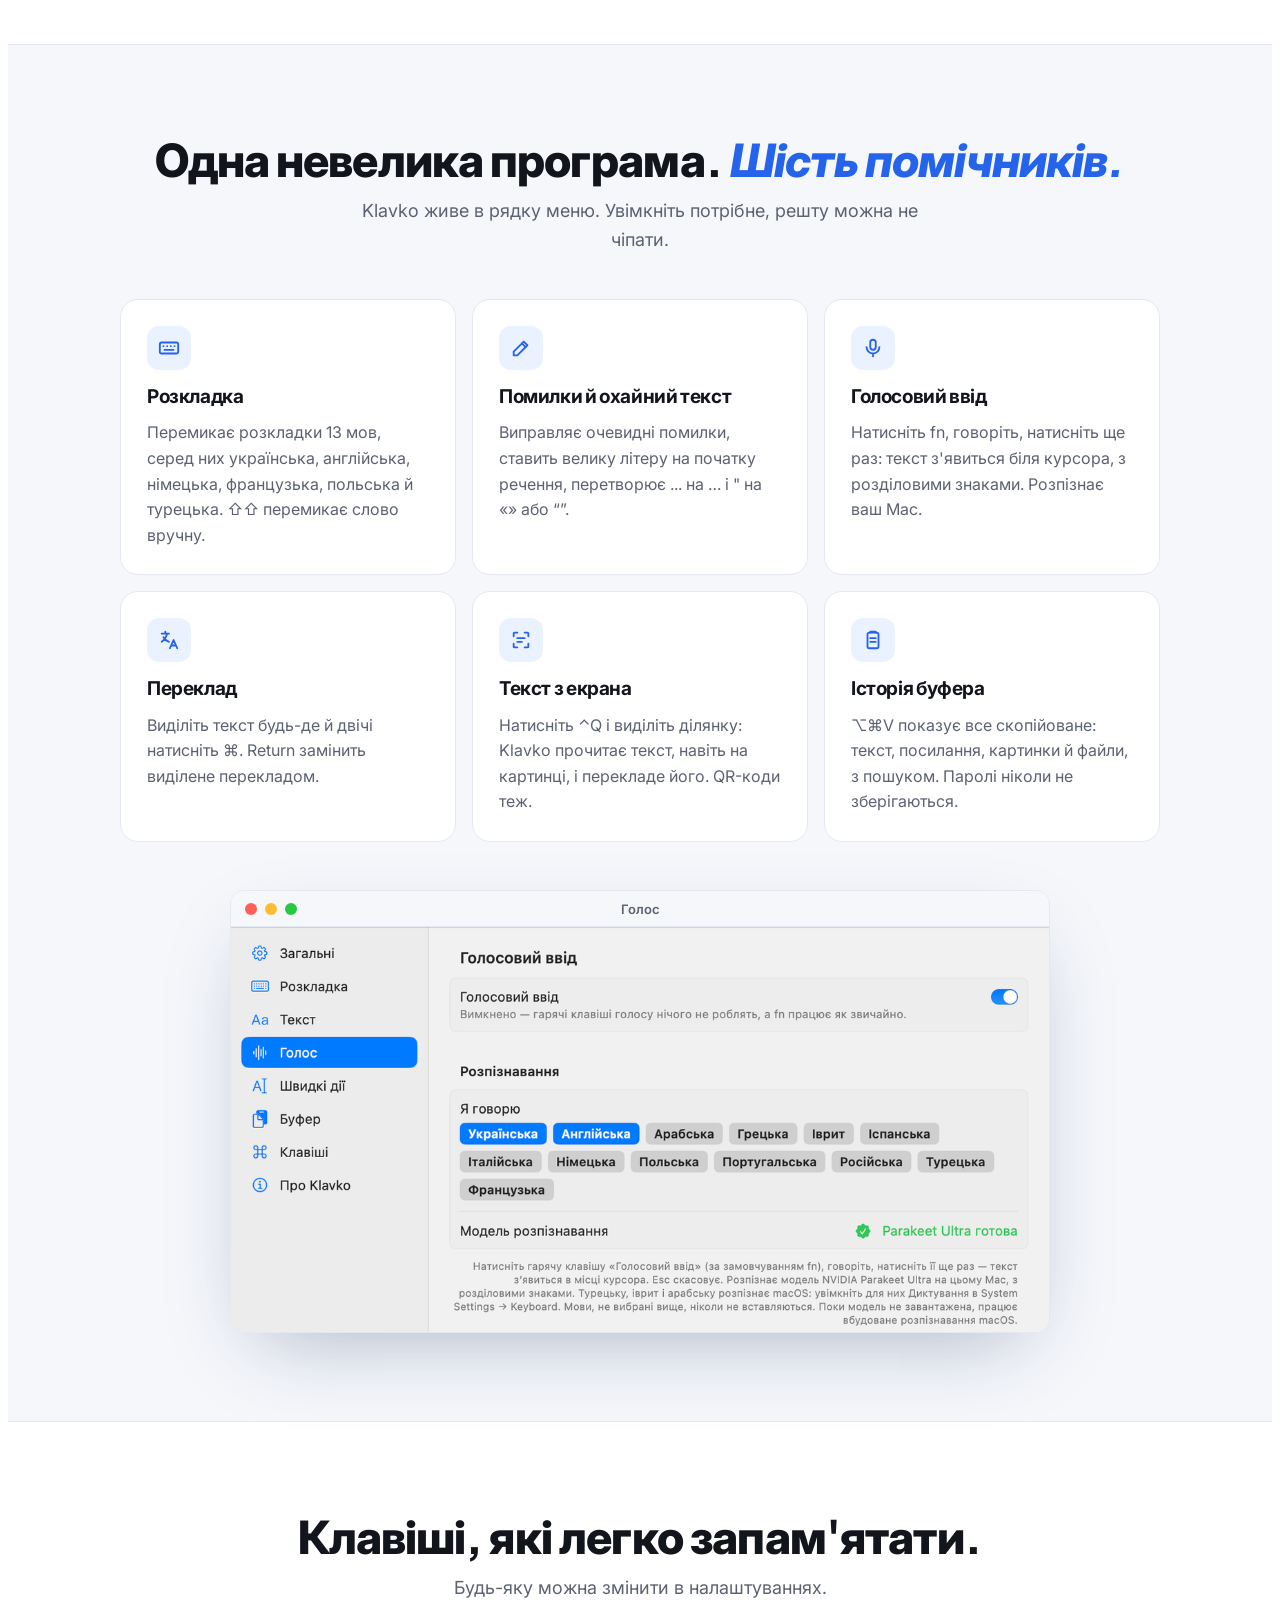
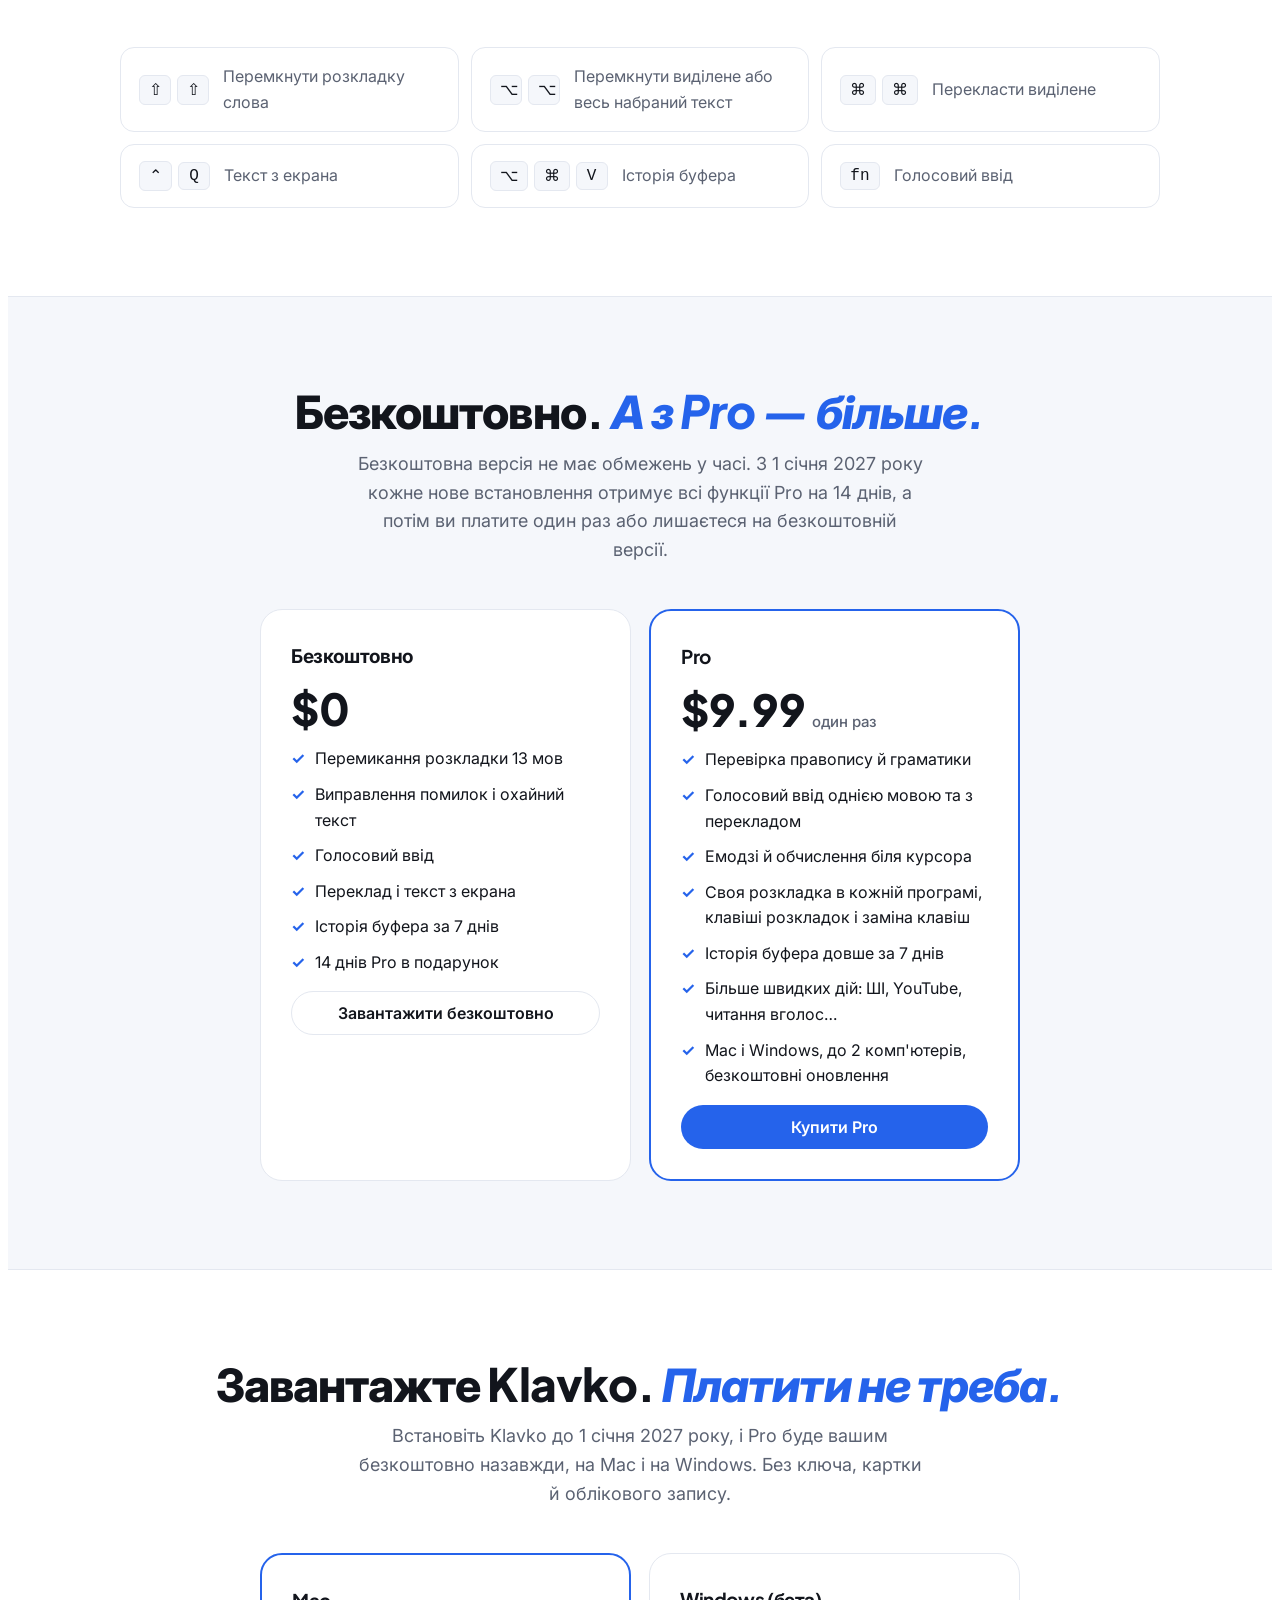
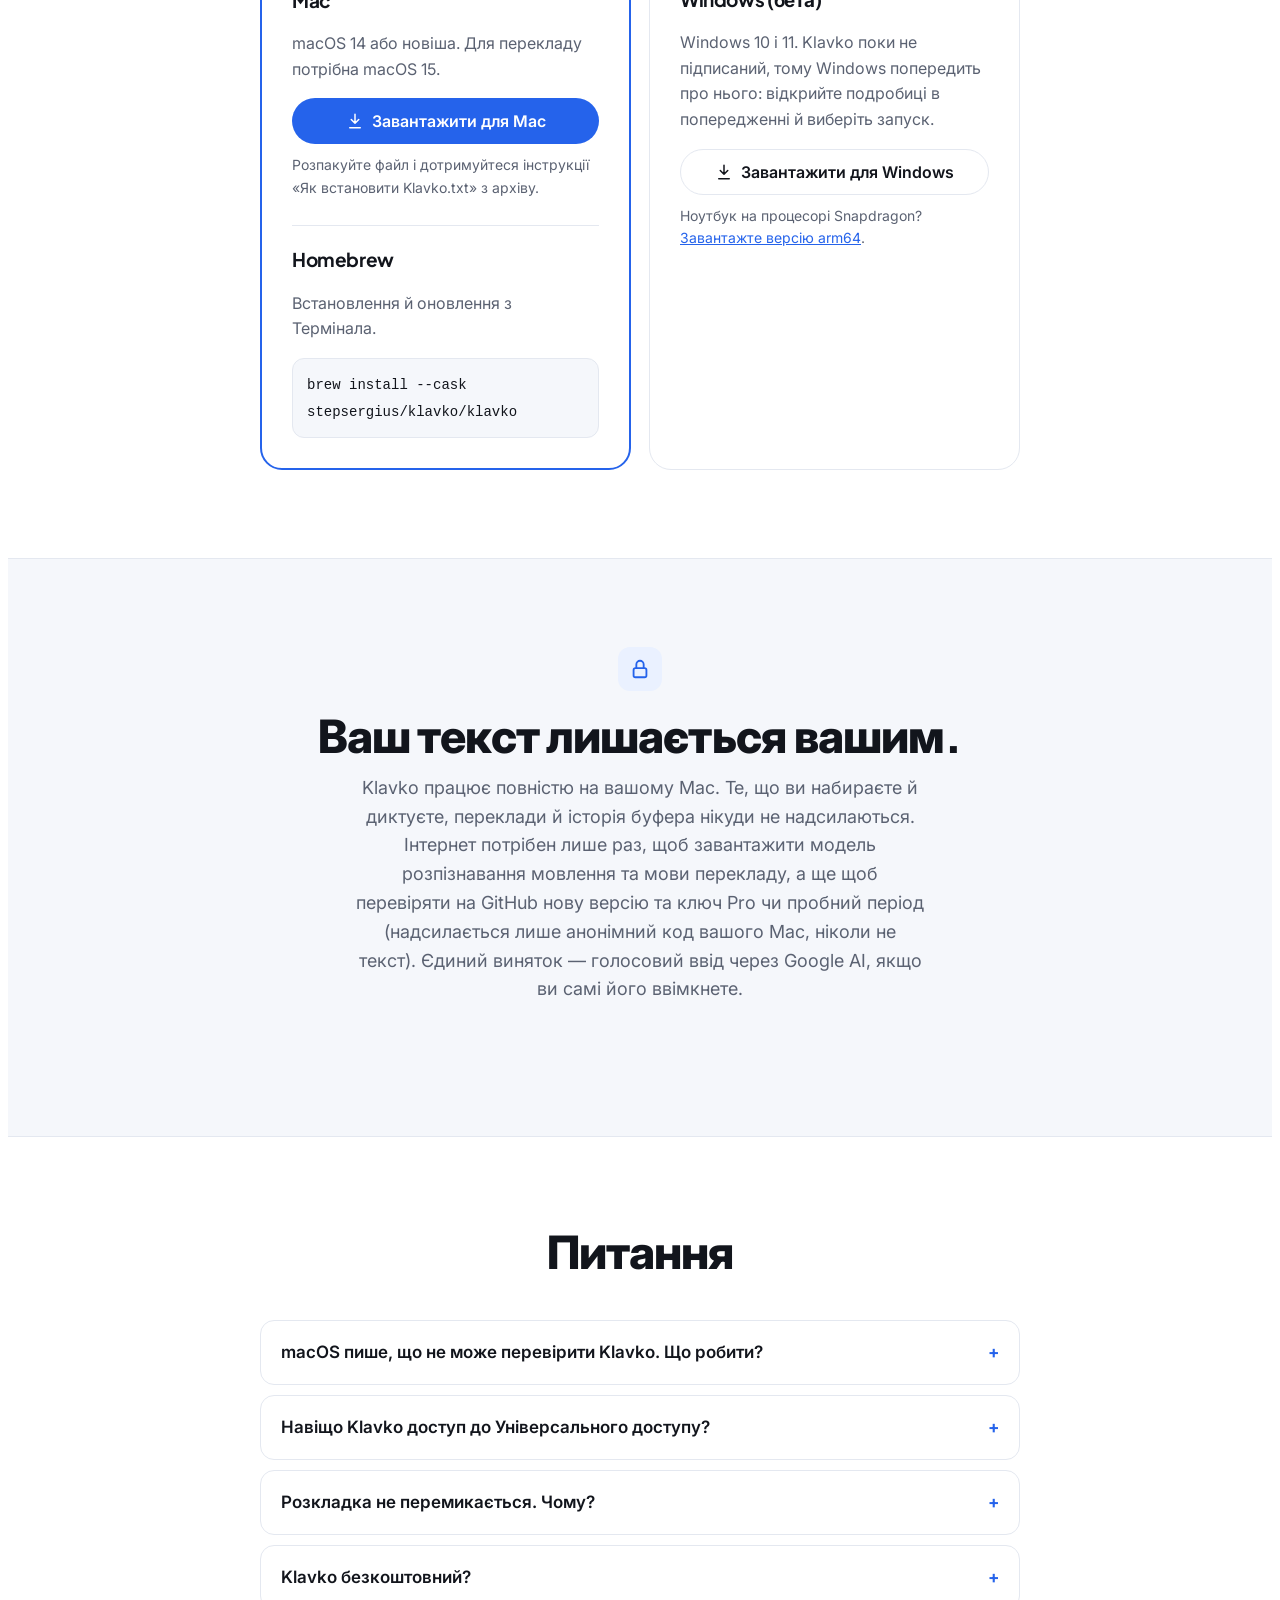
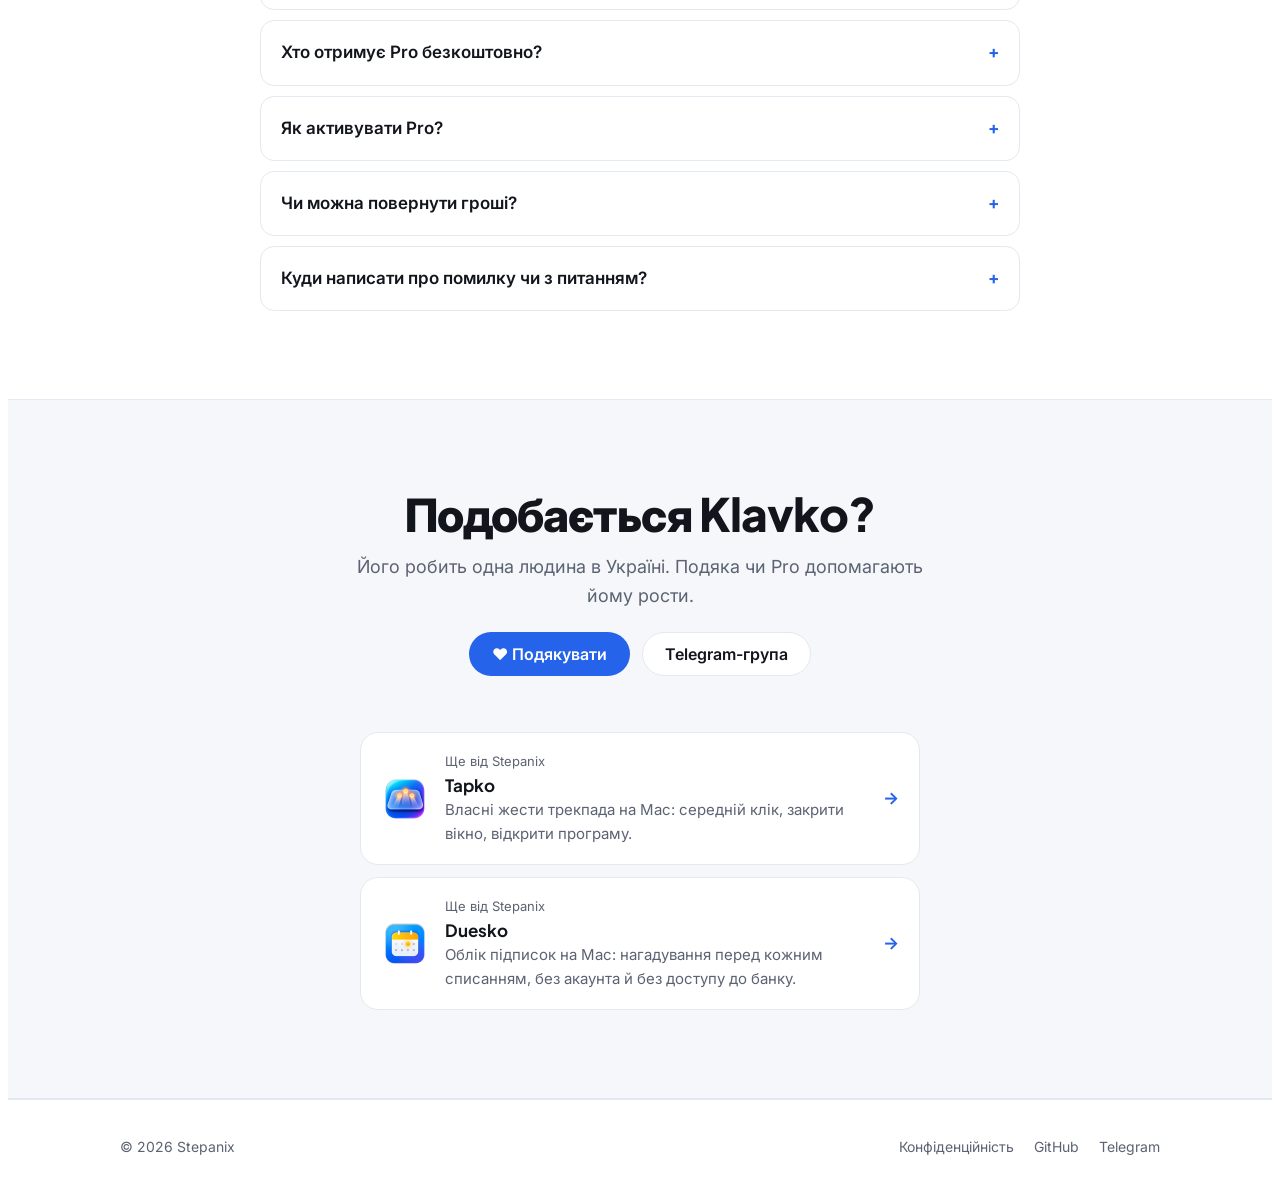
==== commit 84a62f94: "Site: download buttons start the download itself; install hints, arm64 link for Windows Co-Authored-" ====
--- a/docs/uk/index.html
+++ b/docs/uk/index.html
@@ -169,6 +169,8 @@
 
 /* Downloads */
 .plan p { color: var(--muted); font-size: 16px; }
+.plan p.small { font-size: 14px; margin-top: -6px; }
+.plan p.small a { color: var(--accent); }
 .plan h3.sub { margin-top: 10px; padding-top: 18px; border-top: 1px solid var(--line); }
 pre { margin: 0; padding: 12px 14px; border-radius: 12px; background: var(--bg-soft); border: 1px solid var(--line); overflow-x: auto; }
 pre code { font: 500 14px var(--mono); white-space: pre-wrap; overflow-wrap: anywhere; }
@@ -363,14 +365,16 @@
           <h3>Mac</h3>
           <p>macOS 14 або новіша. Для перекладу потрібна macOS 15.</p>
           <a class="btn primary" href="https://stepanix-license.stepsergius.workers.dev/dl/klavko/mac?from=uk" rel="nofollow"><svg viewBox="0 0 24 24" fill="none" stroke="currentColor" stroke-width="2" stroke-linecap="round" stroke-linejoin="round" aria-hidden="true"><path d="M12 3v12m0 0l-5-5m5 5l5-5M5 21h14"/></svg>Завантажити для Mac</a>
+          <p class="small">Розпакуйте файл і дотримуйтеся інструкції «Як встановити Klavko.txt» з архіву.</p>
           <h3 class="sub">Homebrew</h3>
           <p>Встановлення й оновлення з Термінала.</p>
           <pre><code>brew install --cask stepsergius/klavko/klavko</code></pre>
         </div>
         <div class="plan">
           <h3>Windows (бета)</h3>
-          <p>Windows 10 і 11. Для більшості комп'ютерів файл x64, для ноутбуків на Snapdragon — arm64.</p>
+          <p>Windows 10 і 11. Klavko поки не підписаний, тому Windows попередить про нього: відкрийте подробиці в попередженні й виберіть запуск.</p>
           <a class="btn" href="https://stepanix-license.stepsergius.workers.dev/dl/klavko/windows?from=uk" rel="nofollow"><svg viewBox="0 0 24 24" fill="none" stroke="currentColor" stroke-width="2" stroke-linecap="round" stroke-linejoin="round" aria-hidden="true"><path d="M12 3v12m0 0l-5-5m5 5l5-5M5 21h14"/></svg>Завантажити для Windows</a>
+          <p class="small">Ноутбук на процесорі Snapdragon? <a href="https://stepanix-license.stepsergius.workers.dev/dl/klavko/windows-arm64?from=uk" rel="nofollow">Завантажте версію arm64</a>.</p>
         </div>
       </div>
     </div>
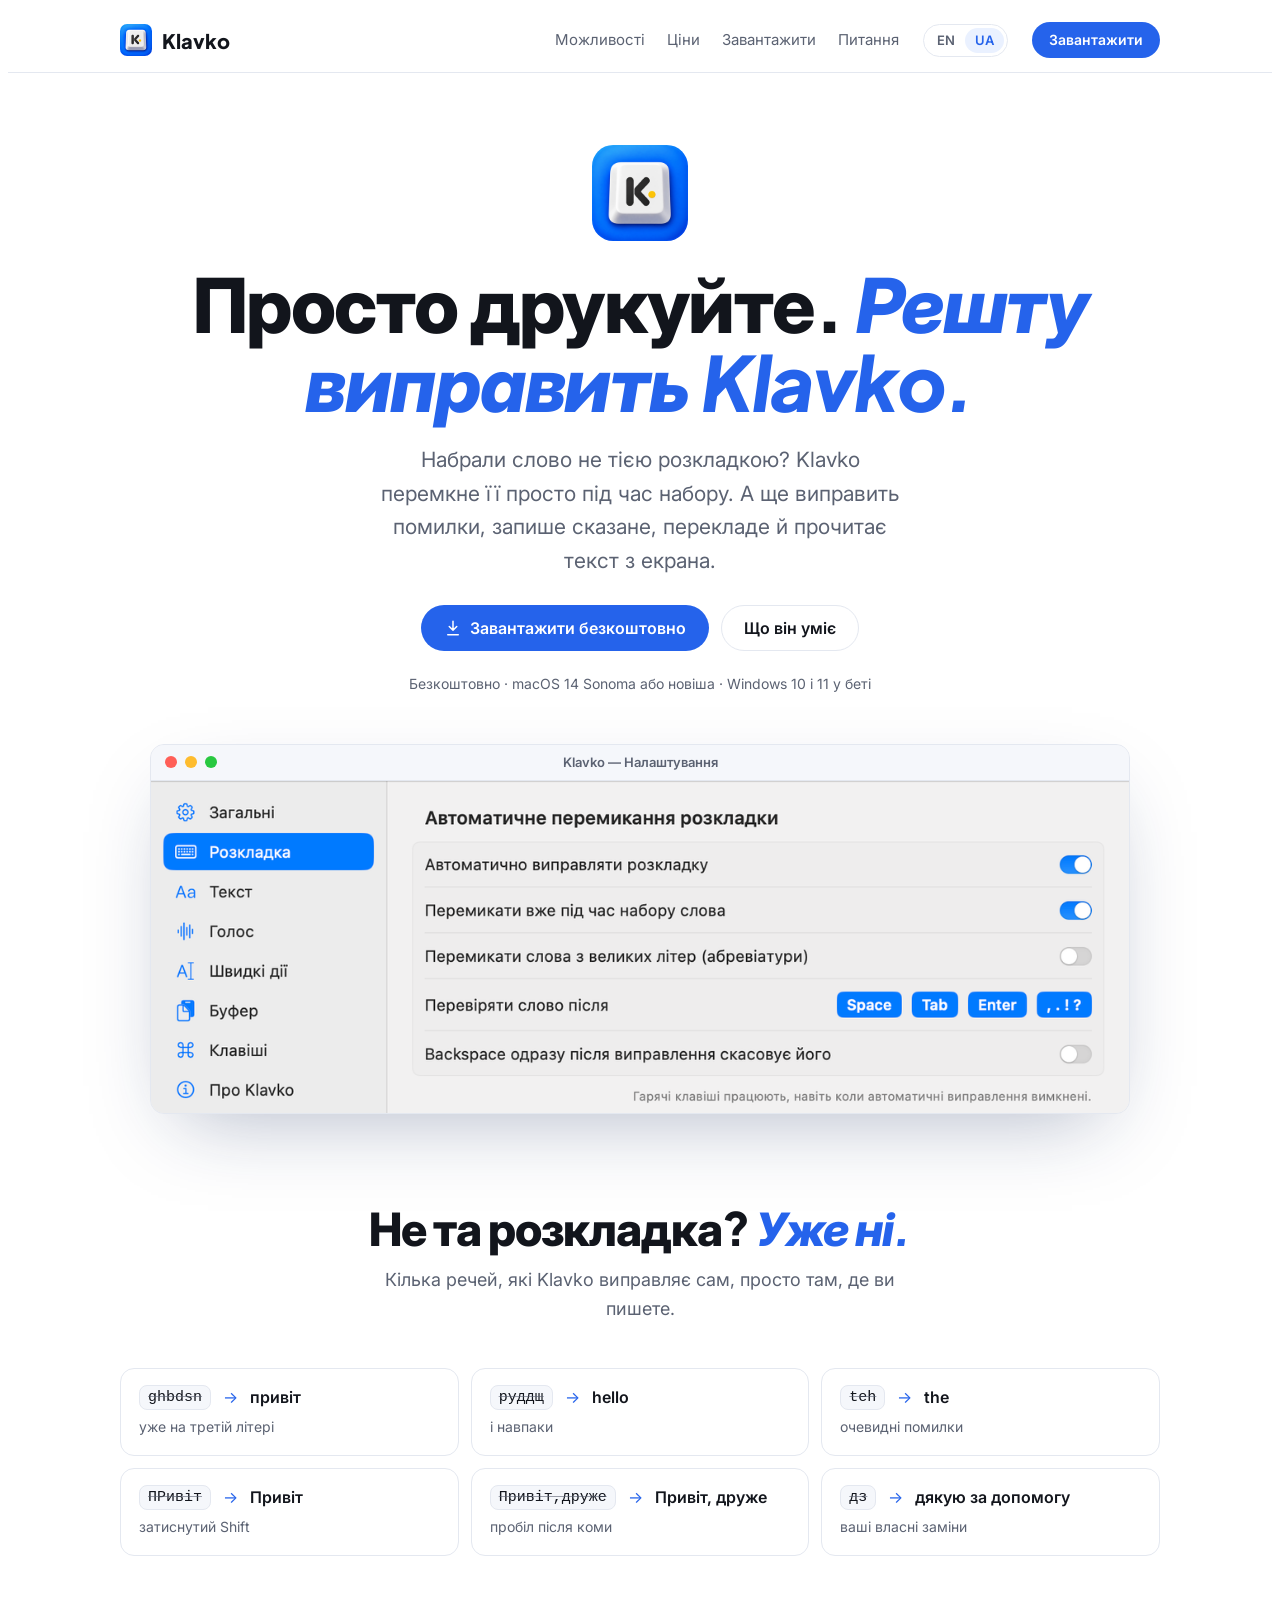
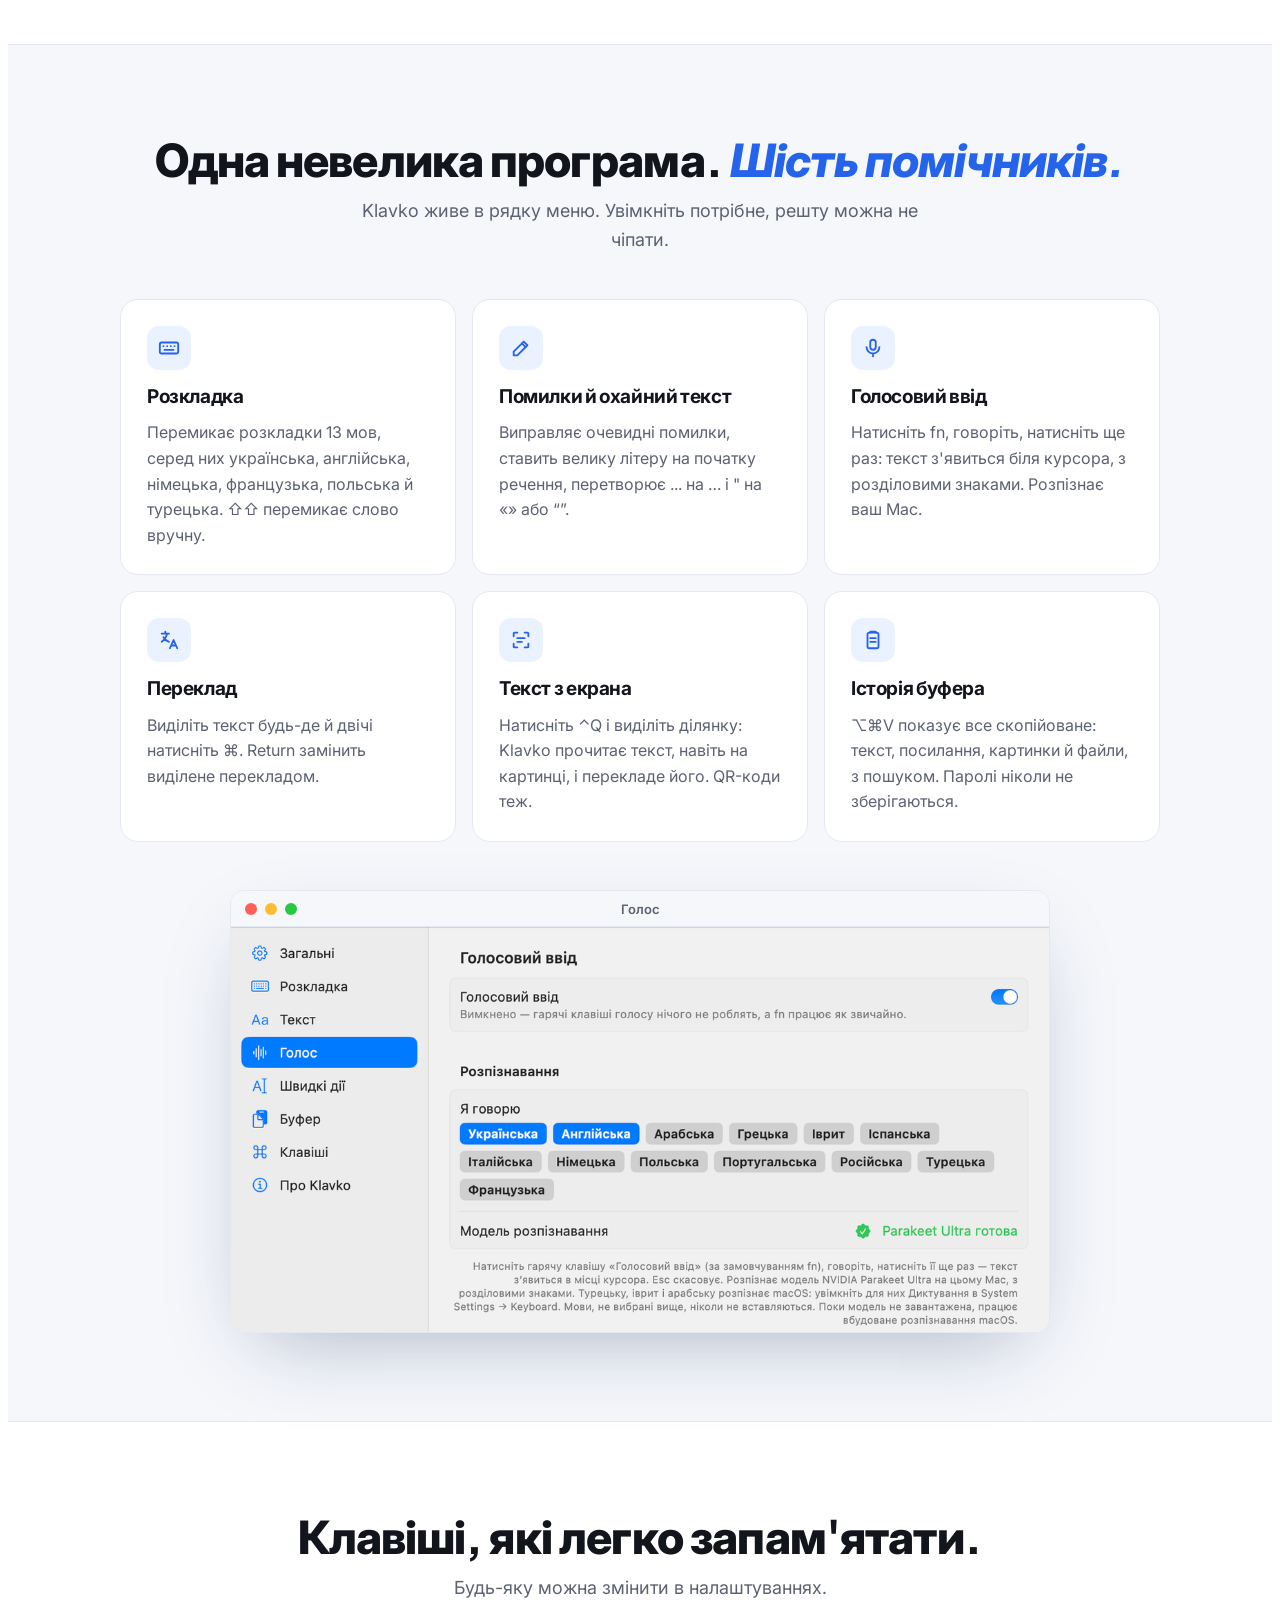
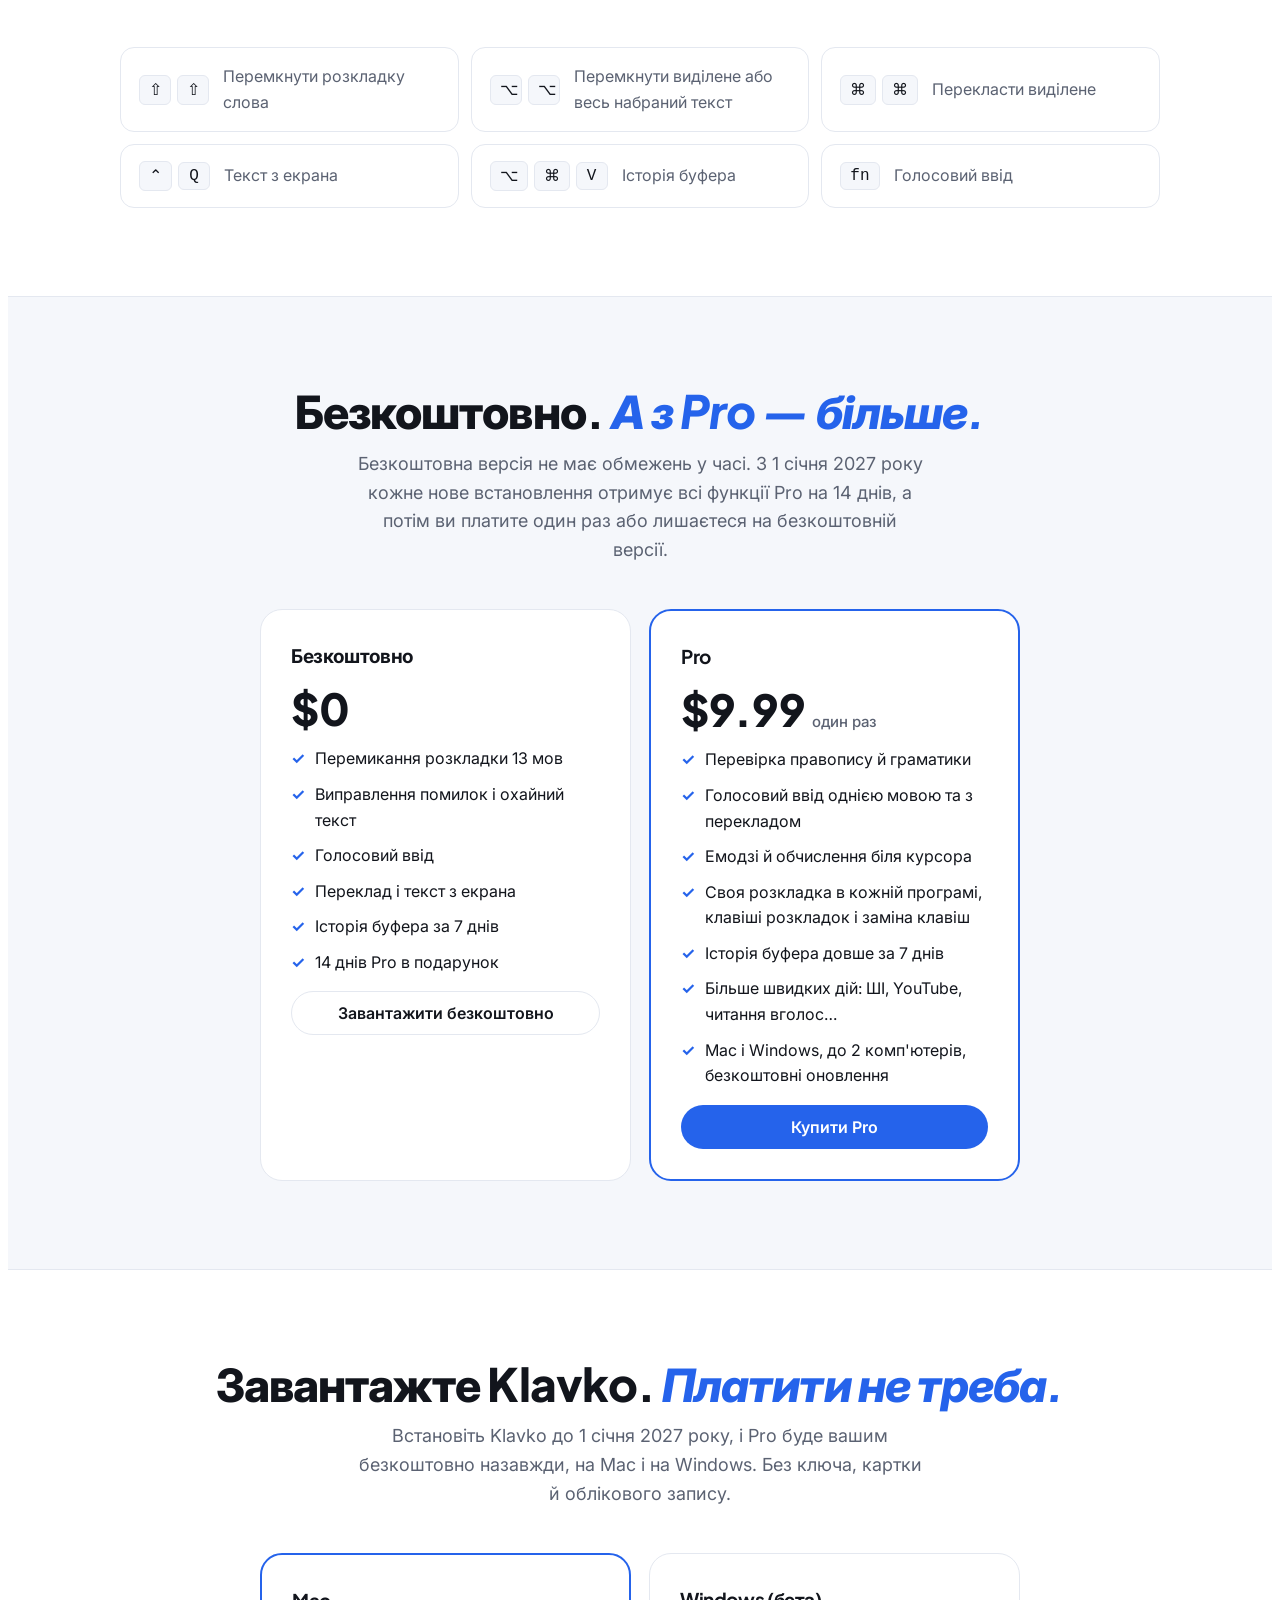
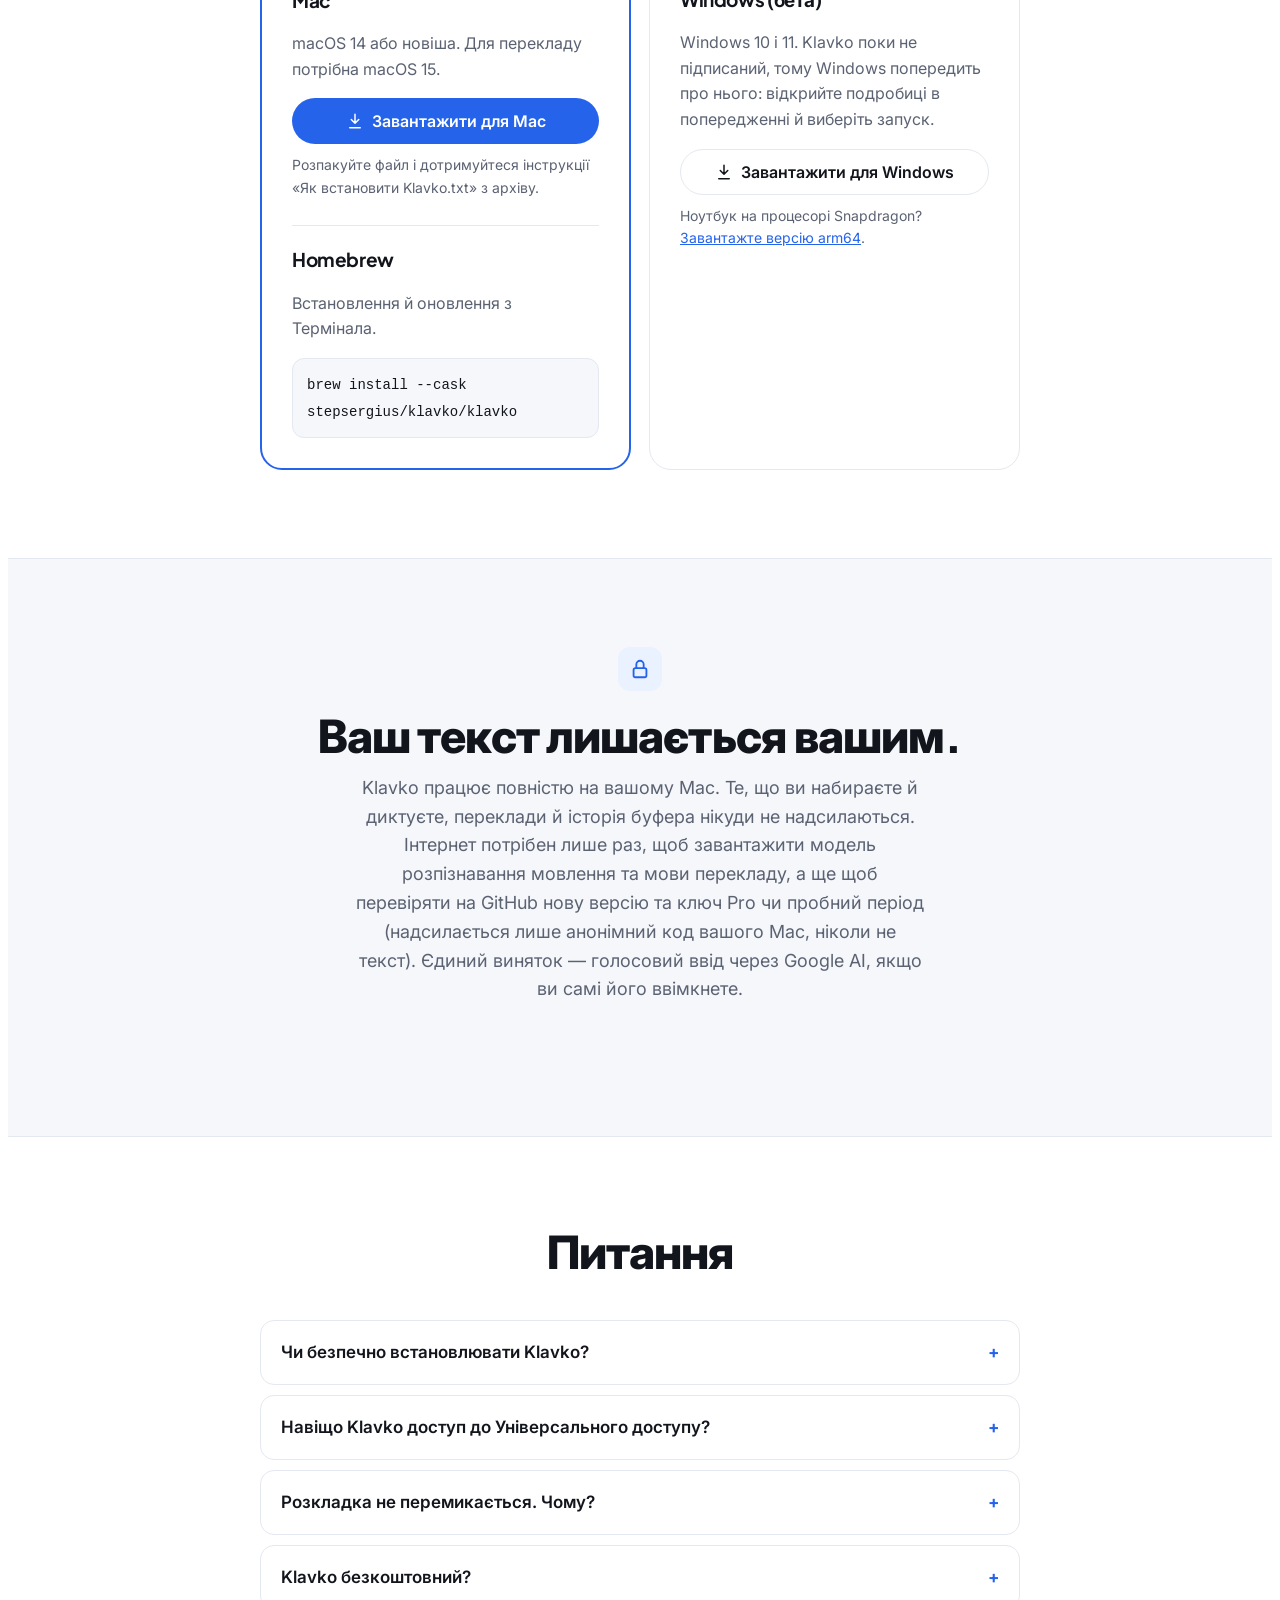
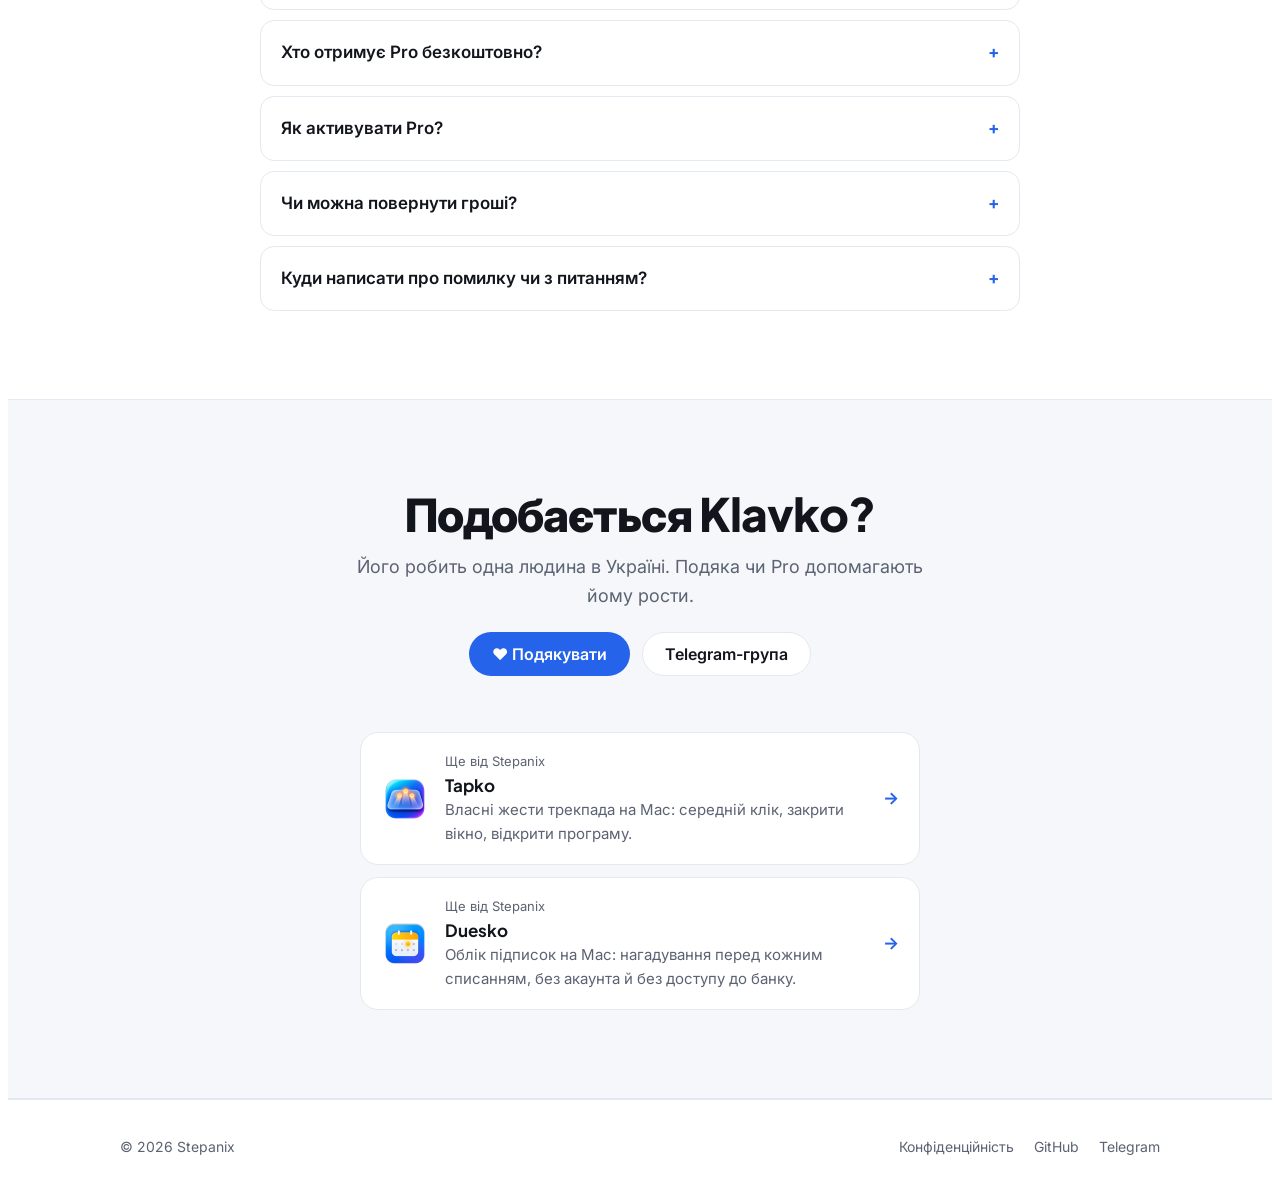
==== commit eb475b43: "Klavko 1.2.4: signed with a Developer ID and notarized; site, README and install guides say so Co-Au" ====
--- a/docs/uk/index.html
+++ b/docs/uk/index.html
@@ -21,7 +21,7 @@
 <meta name="twitter:card" content="summary_large_image">
 <meta name="twitter:image" content="https://klavko.stepanix.com/assets/og-uk.jpg">
 <script type="application/ld+json">{"@context": "https://schema.org", "@type": "SoftwareApplication", "name": "Klavko", "description": "Klavko перемикає розкладку, коли ви набрали слово не тією мовою, виправляє помилки, а ще вміє голосовий ввід, переклад, текст з екрана та історію буфера. Основне безкоштовно, більше — у Pro, і все лишається на вашому Mac.", "url": "https://klavko.stepanix.com/uk/", "inLanguage": "uk", "applicationCategory": "UtilitiesApplication", "operatingSystem": "macOS 14 or later, Windows 10 and 11 (beta)", "image": "https://klavko.stepanix.com/assets/og-uk.jpg", "screenshot": "https://klavko.stepanix.com/assets/layout-light-uk.png", "downloadUrl": "https://github.com/stepsergius/Klavko/releases/latest", "offers": [{"@type": "Offer", "name": "Klavko", "price": "0", "priceCurrency": "USD"}, {"@type": "Offer", "name": "Klavko Pro", "price": "9.99", "priceCurrency": "USD", "url": "https://klavko.stepanix.com/uk/#pricing"}], "author": {"@type": "Organization", "name": "Stepanix", "url": "https://stepanix.com/"}}</script>
-<script type="application/ld+json">{"@context": "https://schema.org", "@type": "FAQPage", "inLanguage": "uk", "mainEntity": [{"@type": "Question", "name": "macOS пише, що не може перевірити Klavko. Що робити?", "acceptedAnswer": {"@type": "Answer", "text": "Klavko поширюється не через App Store. Під час першого запуску macOS може його заблокувати: відкрийте Системні параметри → Приватність і безпека, прогорніть униз і натисніть Усе одно відкрити. Це потрібно лише раз, оновлення встановлюються одною кнопкою."}}, {"@type": "Question", "name": "Навіщо Klavko доступ до Універсального доступу?", "acceptedAnswer": {"@type": "Answer", "text": "Щоб бачити натиснуті клавіші й замінювати слово, набране не тією розкладкою, macOS вимагає дозвіл Універсального доступу. Klavko тримає в пам'яті лише текст від останнього кліку чи Return і ніколи його не зберігає й не надсилає."}}, {"@type": "Question", "name": "Розкладка не перемикається. Чому?", "acceptedAnswer": {"@type": "Answer", "text": "Потрібні щонайменше дві розкладки підтримуваних мов. Найкраще працюють стандартні розкладки macOS (Системні параметри → Клавіатура → Джерела вводу). Китайська, японська й корейська вводяться методами вводу, тому не підтримуються."}}, {"@type": "Question", "name": "Klavko безкоштовний?", "acceptedAnswer": {"@type": "Answer", "text": "Так. Перемикання розкладки, виправлення помилок, голосовий ввід, переклад, текст з екрана й історія буфера за тиждень безкоштовні назавжди. Klavko Pro додає більше за одноразові $9.99."}}, {"@type": "Question", "name": "Хто отримує Pro безкоштовно?", "acceptedAnswer": {"@type": "Answer", "text": "Усі, хто встановить Klavko на Mac чи Windows до 1 січня 2027 року, отримують Pro безкоштовно назавжди, без ключа. Якщо ви вже користуєтеся Klavko, Pro лишається вашим, навіть якщо оновитеся пізніше. З 1 січня 2027 року нові користувачі мають усі функції Pro на 14 днів."}}, {"@type": "Question", "name": "Як активувати Pro?", "acceptedAnswer": {"@type": "Answer", "text": "Після покупки ключ з'явиться на сторінці замовлення й прийде листом. Вставте його в Klavko → Налаштування → Klavko Pro і натисніть Активувати. Ключ працює на двох комп'ютерах."}}, {"@type": "Question", "name": "Чи можна повернути гроші?", "acceptedAnswer": {"@type": "Answer", "text": "Так. Якщо Klavko Pro вам не підійшов, напишіть на stepsergius@gmail.com протягом 14 днів після покупки, і ми повернемо гроші."}}, {"@type": "Question", "name": "Куди написати про помилку чи з питанням?", "acceptedAnswer": {"@type": "Answer", "text": "У Telegram-групу t.me/klavko. Версія для Windows — бета, тож відгуки там дуже допомагають."}}]}</script>
+<script type="application/ld+json">{"@context": "https://schema.org", "@type": "FAQPage", "inLanguage": "uk", "mainEntity": [{"@type": "Question", "name": "Чи безпечно встановлювати Klavko?", "acceptedAnswer": {"@type": "Answer", "text": "Так. Klavko підписаний сертифікатом розробника (Developer ID) і нотаризований Apple: Apple перевіряє кожну версію на шкідливий код, перш ніж вона дійде до вас. Під час першого запуску macOS лише спитає, чи відкрити програму, завантажену з інтернету: натисніть Відкрити. Оновлення встановлюються одною кнопкою."}}, {"@type": "Question", "name": "Навіщо Klavko доступ до Універсального доступу?", "acceptedAnswer": {"@type": "Answer", "text": "Щоб бачити натиснуті клавіші й замінювати слово, набране не тією розкладкою, macOS вимагає дозвіл Універсального доступу. Klavko тримає в пам'яті лише текст від останнього кліку чи Return і ніколи його не зберігає й не надсилає."}}, {"@type": "Question", "name": "Розкладка не перемикається. Чому?", "acceptedAnswer": {"@type": "Answer", "text": "Потрібні щонайменше дві розкладки підтримуваних мов. Найкраще працюють стандартні розкладки macOS (Системні параметри → Клавіатура → Джерела вводу). Китайська, японська й корейська вводяться методами вводу, тому не підтримуються."}}, {"@type": "Question", "name": "Klavko безкоштовний?", "acceptedAnswer": {"@type": "Answer", "text": "Так. Перемикання розкладки, виправлення помилок, голосовий ввід, переклад, текст з екрана й історія буфера за тиждень безкоштовні назавжди. Klavko Pro додає більше за одноразові $9.99."}}, {"@type": "Question", "name": "Хто отримує Pro безкоштовно?", "acceptedAnswer": {"@type": "Answer", "text": "Усі, хто встановить Klavko на Mac чи Windows до 1 січня 2027 року, отримують Pro безкоштовно назавжди, без ключа. Якщо ви вже користуєтеся Klavko, Pro лишається вашим, навіть якщо оновитеся пізніше. З 1 січня 2027 року нові користувачі мають усі функції Pro на 14 днів."}}, {"@type": "Question", "name": "Як активувати Pro?", "acceptedAnswer": {"@type": "Answer", "text": "Після покупки ключ з'явиться на сторінці замовлення й прийде листом. Вставте його в Klavko → Налаштування → Klavko Pro і натисніть Активувати. Ключ працює на двох комп'ютерах."}}, {"@type": "Question", "name": "Чи можна повернути гроші?", "acceptedAnswer": {"@type": "Answer", "text": "Так. Якщо Klavko Pro вам не підійшов, напишіть на stepsergius@gmail.com протягом 14 днів після покупки, і ми повернемо гроші."}}, {"@type": "Question", "name": "Куди написати про помилку чи з питанням?", "acceptedAnswer": {"@type": "Answer", "text": "У Telegram-групу t.me/klavko. Версія для Windows — бета, тож відгуки там дуже допомагають."}}]}</script>
 <link rel="icon" href="../assets/icon.png">
 <link rel="preconnect" href="https://fonts.googleapis.com">
 <link rel="stylesheet" href="https://fonts.googleapis.com/css2?family=Plus+Jakarta+Sans:ital,wght@0,500;0,700;0,800;1,800&family=Inter:wght@400;500;600&display=swap">
@@ -395,8 +395,8 @@
       <div class="center"><h2>Питання</h2></div>
       <div class="faq">
         <details>
-          <summary>macOS пише, що не може перевірити Klavko. Що робити?</summary>
-          <p>Klavko поширюється не через App Store. Під час першого запуску macOS може його заблокувати: відкрийте Системні параметри → Приватність і безпека, прогорніть униз і натисніть <b>Усе одно відкрити</b>. Це потрібно лише раз, оновлення встановлюються одною кнопкою.</p>
+          <summary>Чи безпечно встановлювати Klavko?</summary>
+          <p>Так. Klavko підписаний сертифікатом розробника (Developer ID) і нотаризований Apple: Apple перевіряє кожну версію на шкідливий код, перш ніж вона дійде до вас. Під час першого запуску macOS лише спитає, чи відкрити програму, завантажену з інтернету: натисніть <b>Відкрити</b>. Оновлення встановлюються одною кнопкою.</p>
         </details>
         <details>
           <summary>Навіщо Klavko доступ до Універсального доступу?</summary>
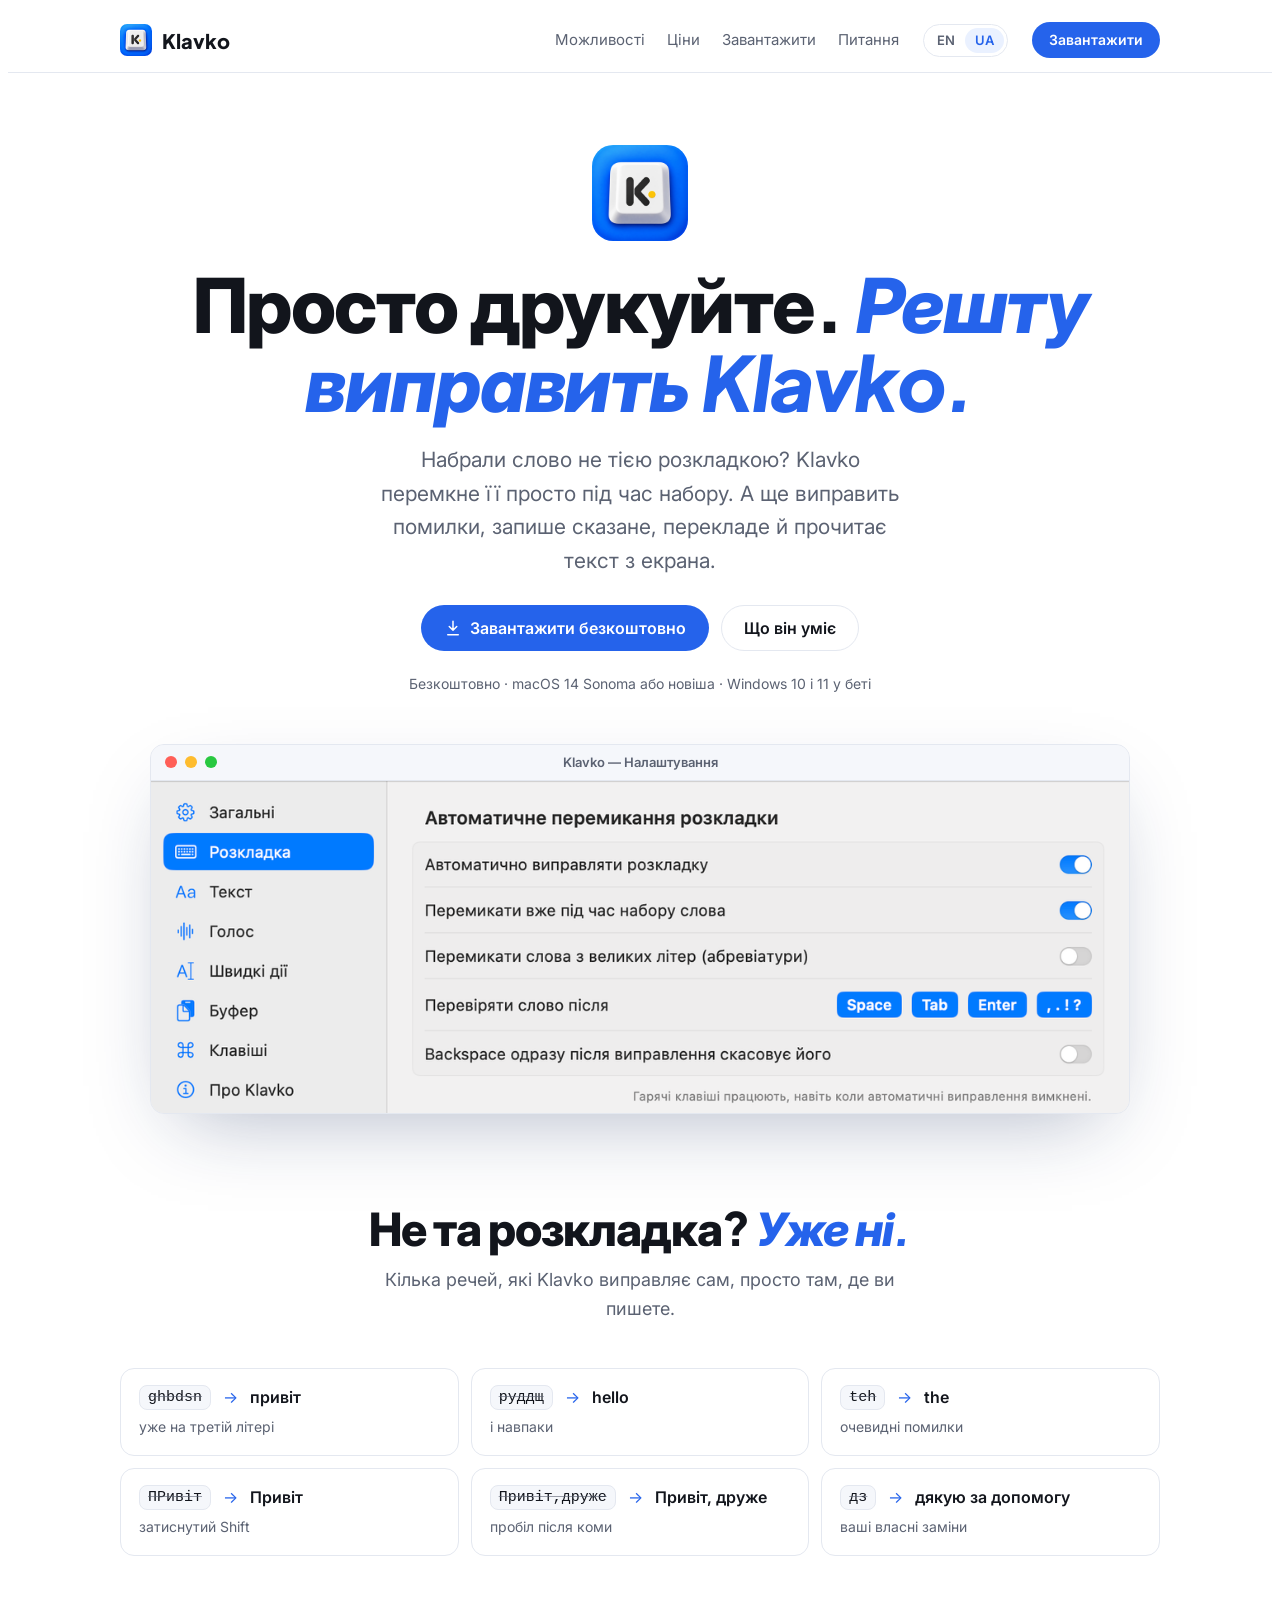
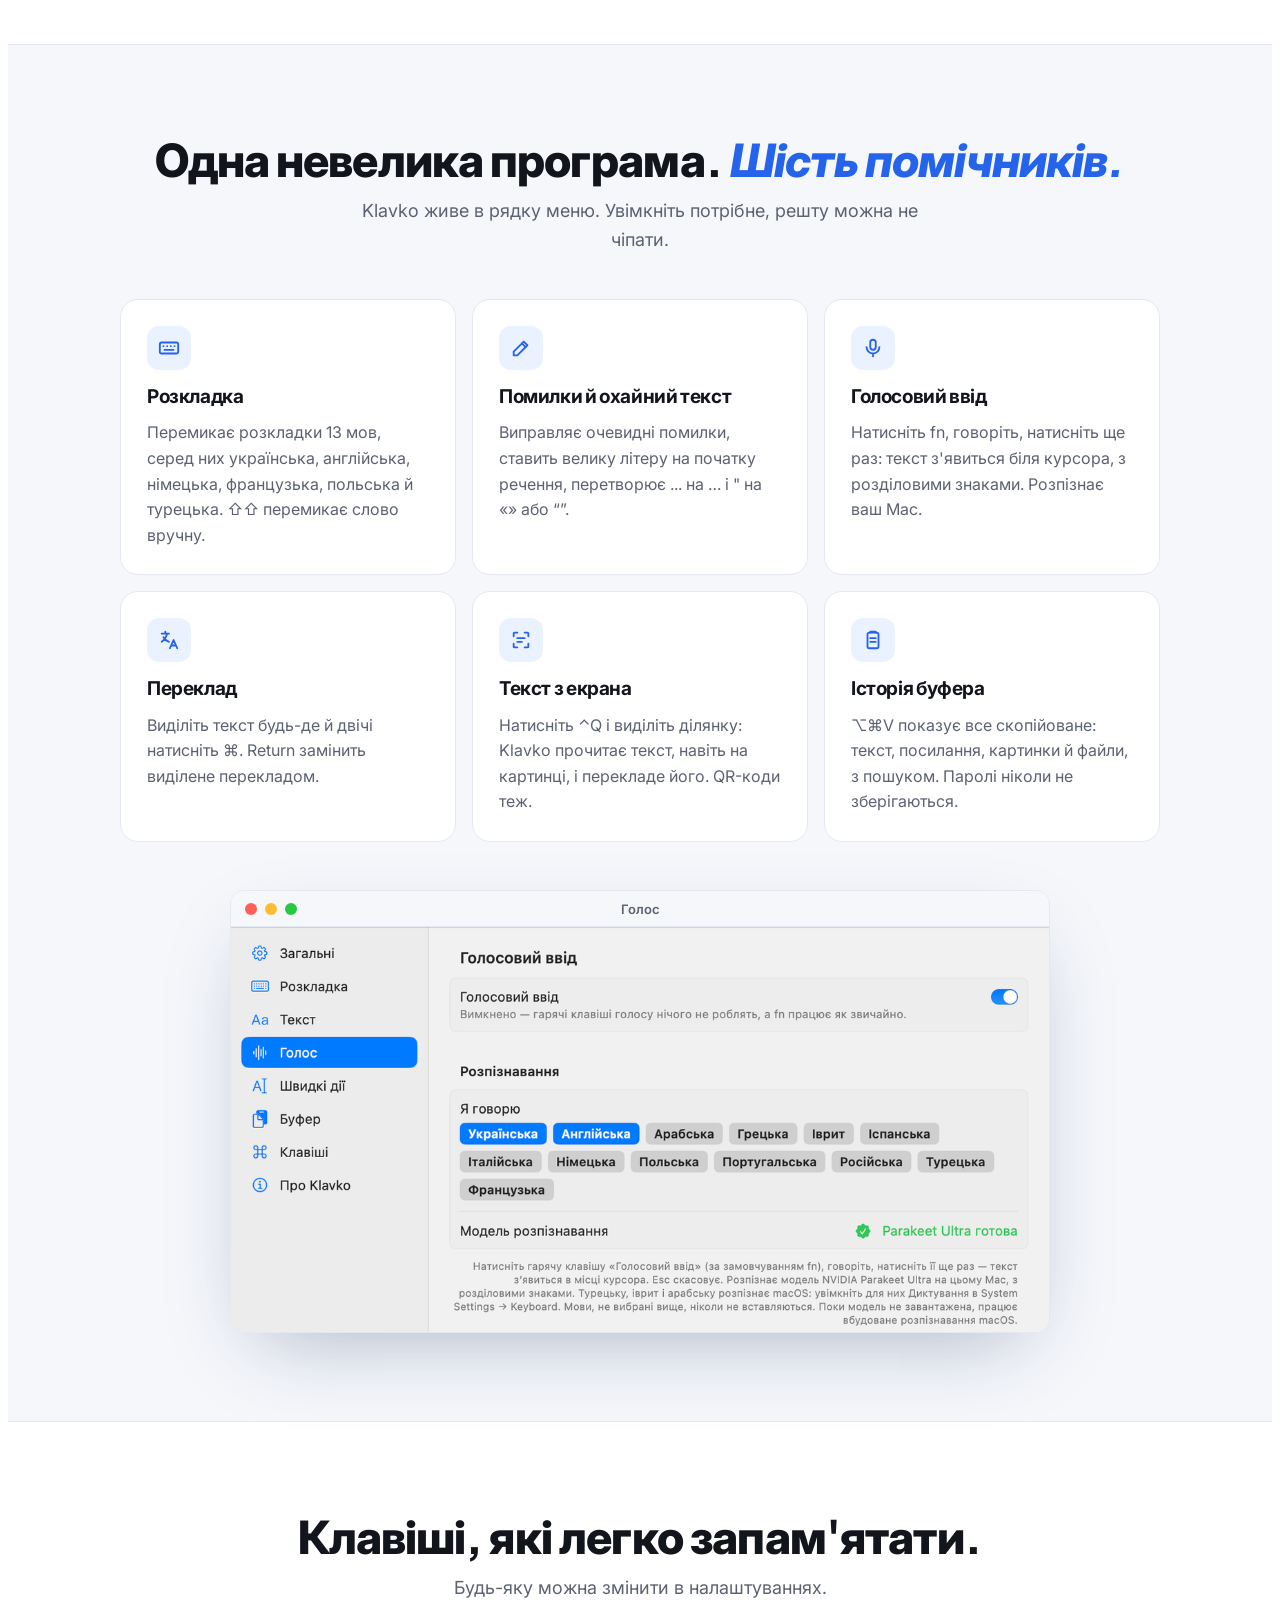
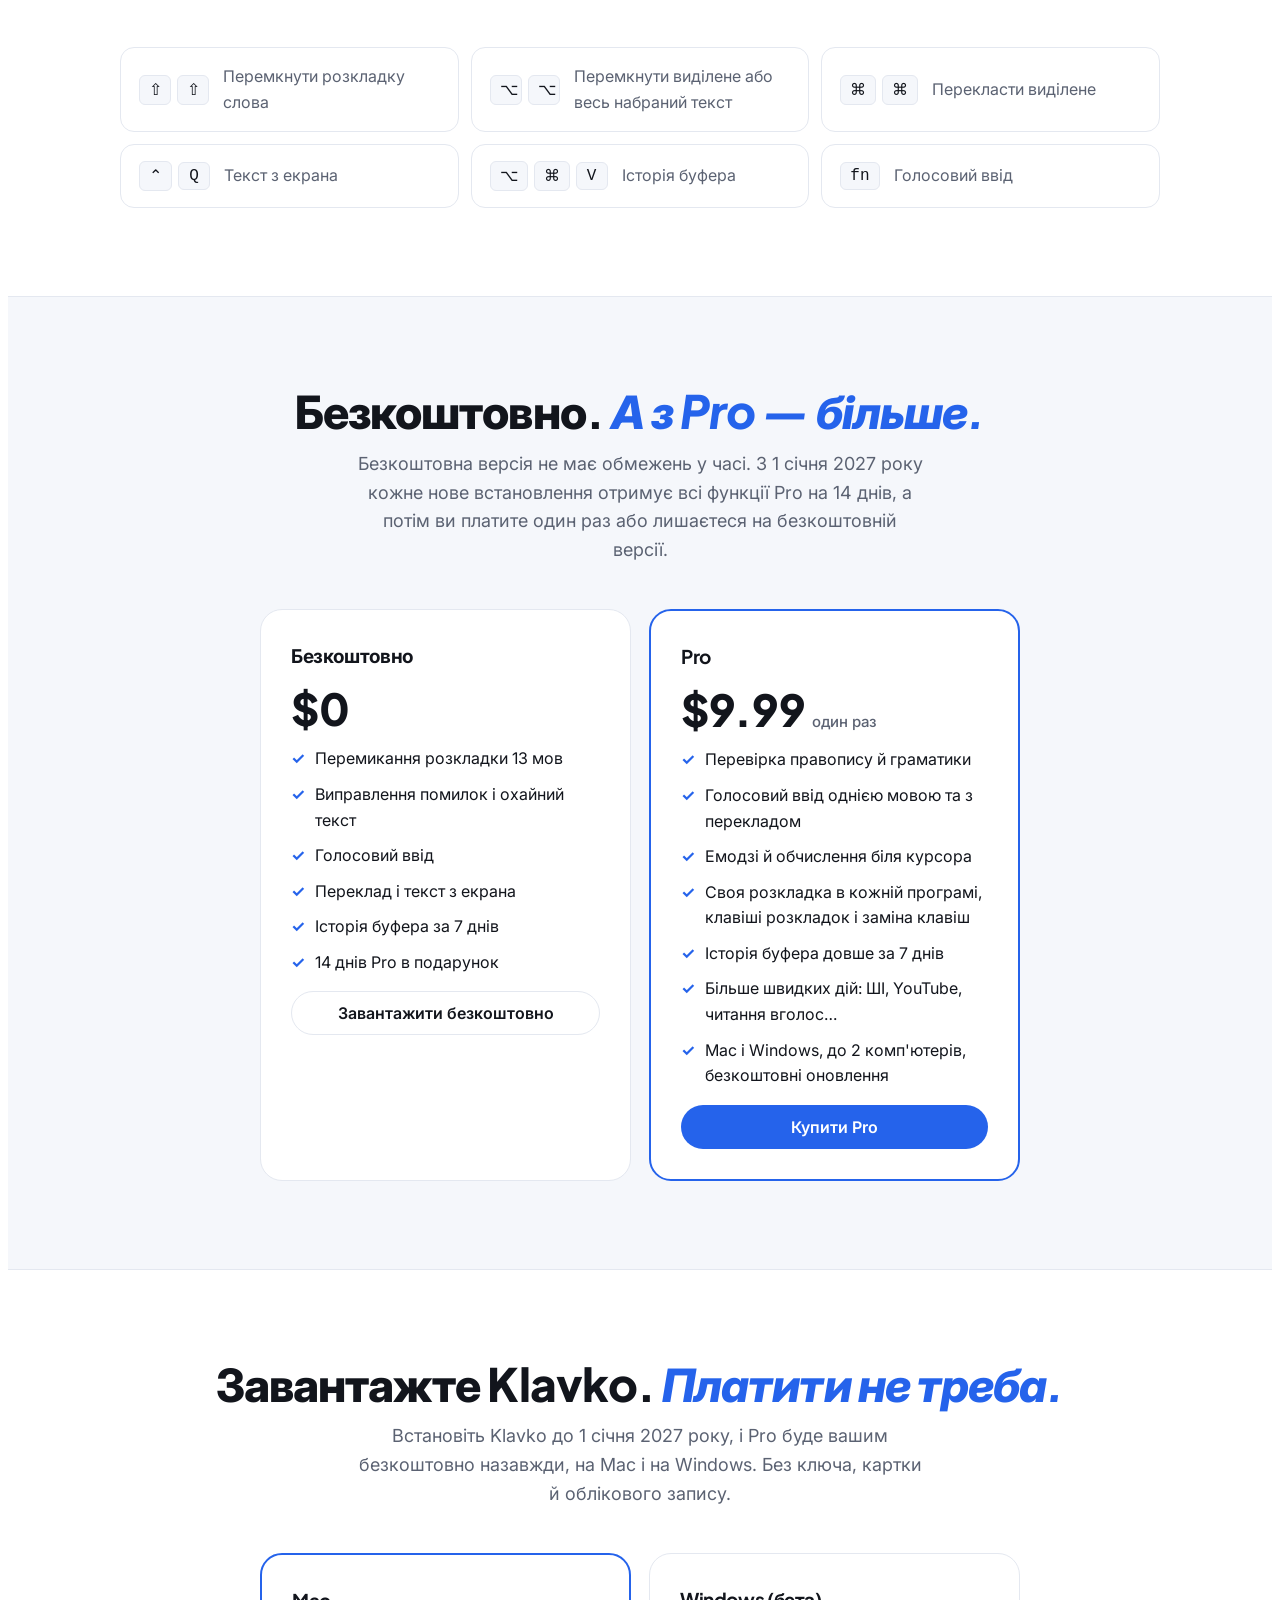
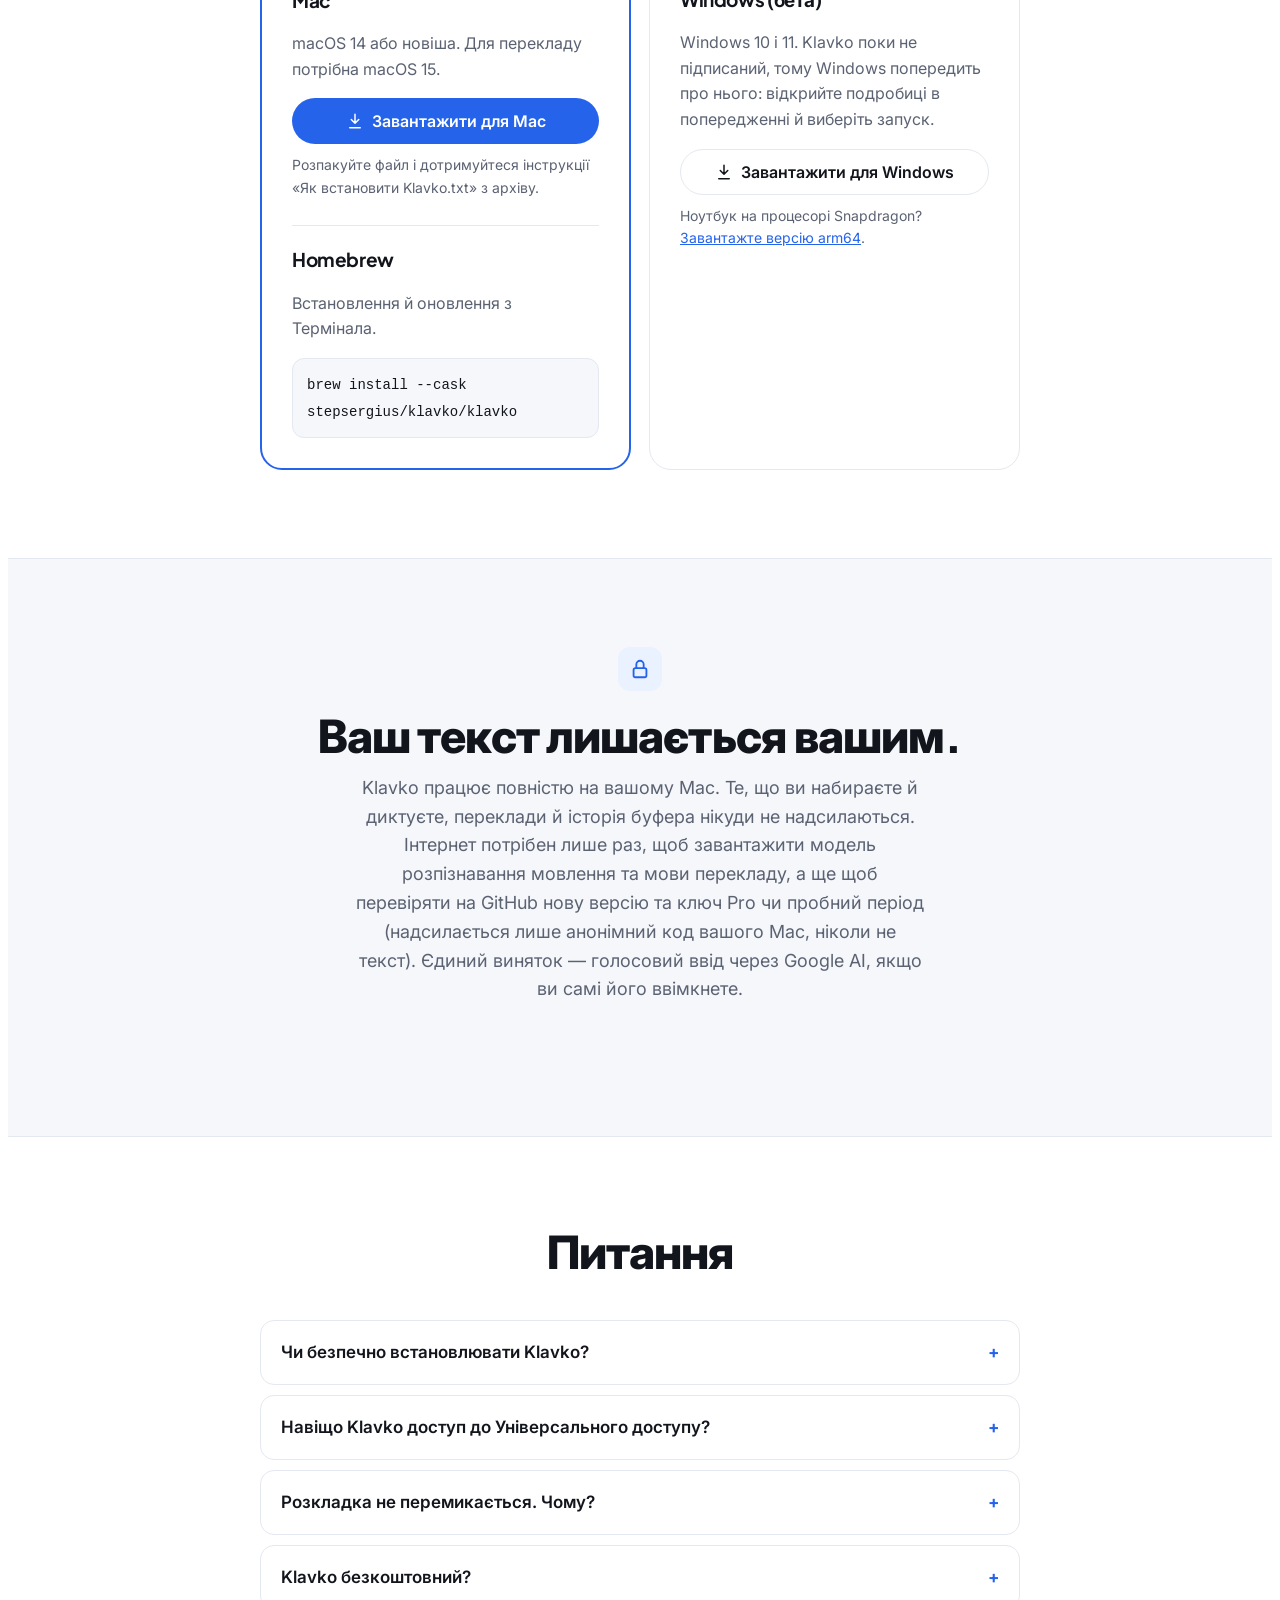
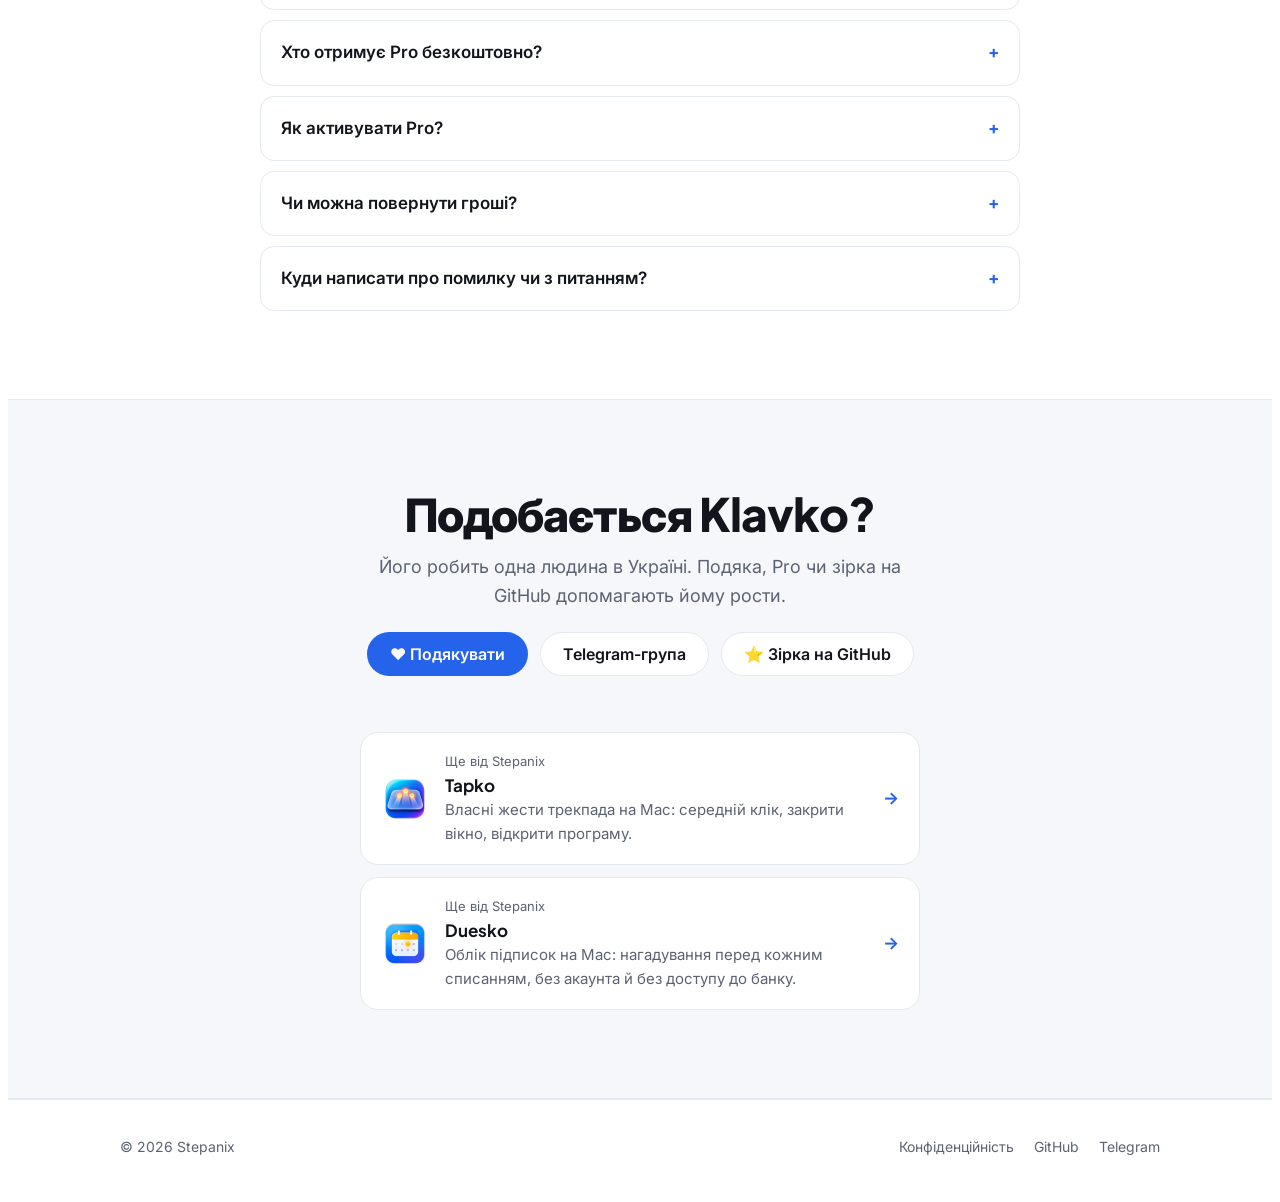
==== commit 0ea59a4e: "README and site: ask for a GitHub star (75 stars let Klavko into Homebrew's main catalog) Co-Authore" ====
--- a/docs/uk/index.html
+++ b/docs/uk/index.html
@@ -434,10 +434,11 @@
     <div class="wrap">
       <div class="center">
         <h2>Подобається Klavko?</h2>
-        <p>Його робить одна людина в Україні. Подяка чи Pro допомагають йому рости.</p>
+        <p>Його робить одна людина в Україні. Подяка, Pro чи зірка на GitHub допомагають йому рости.</p>
         <div class="ctas">
           <a class="btn primary" href="https://send.monobank.ua/jar/2CKJVz8jam">❤️ Подякувати</a>
           <a class="btn" href="https://t.me/klavko">Telegram-група</a>
+          <a class="btn" href="https://github.com/stepsergius/Klavko">⭐ Зірка на GitHub</a>
         </div>
       </div>
       <a class="also" href="https://tapko.stepanix.com/uk/">
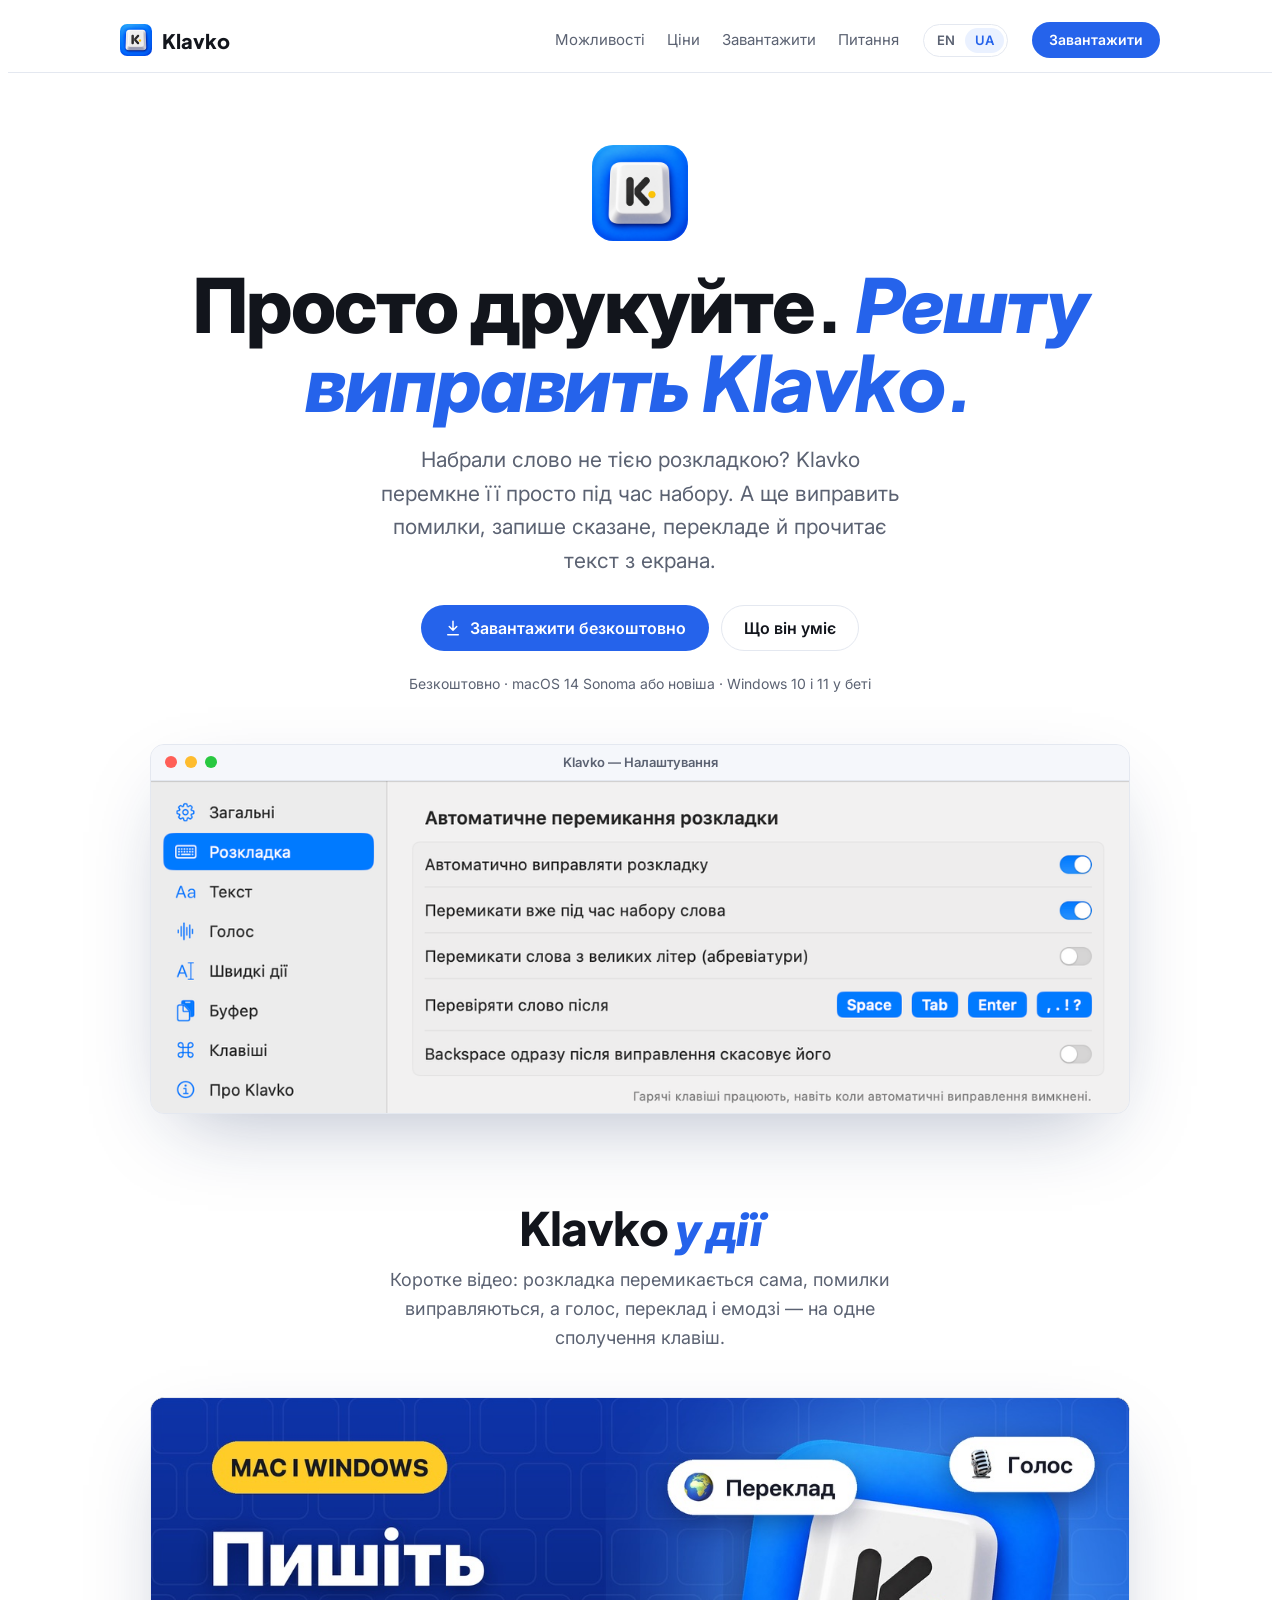
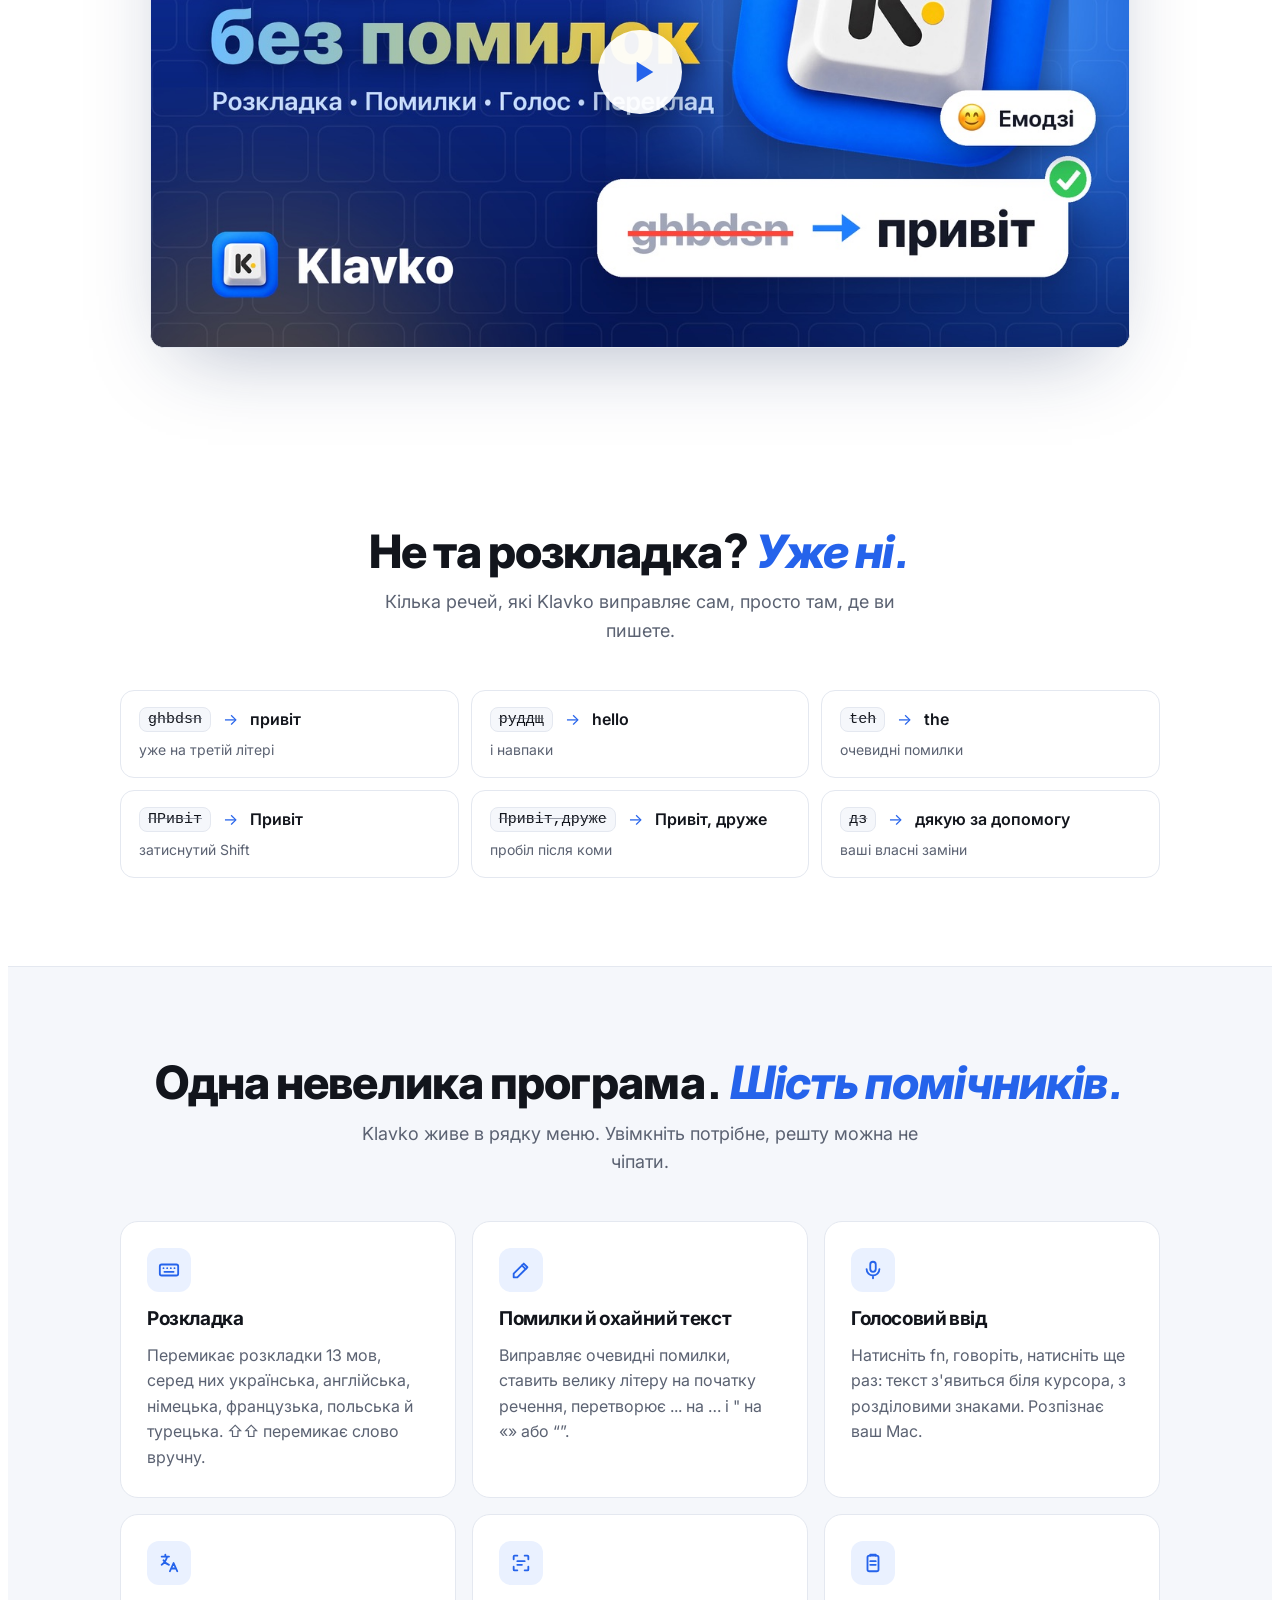
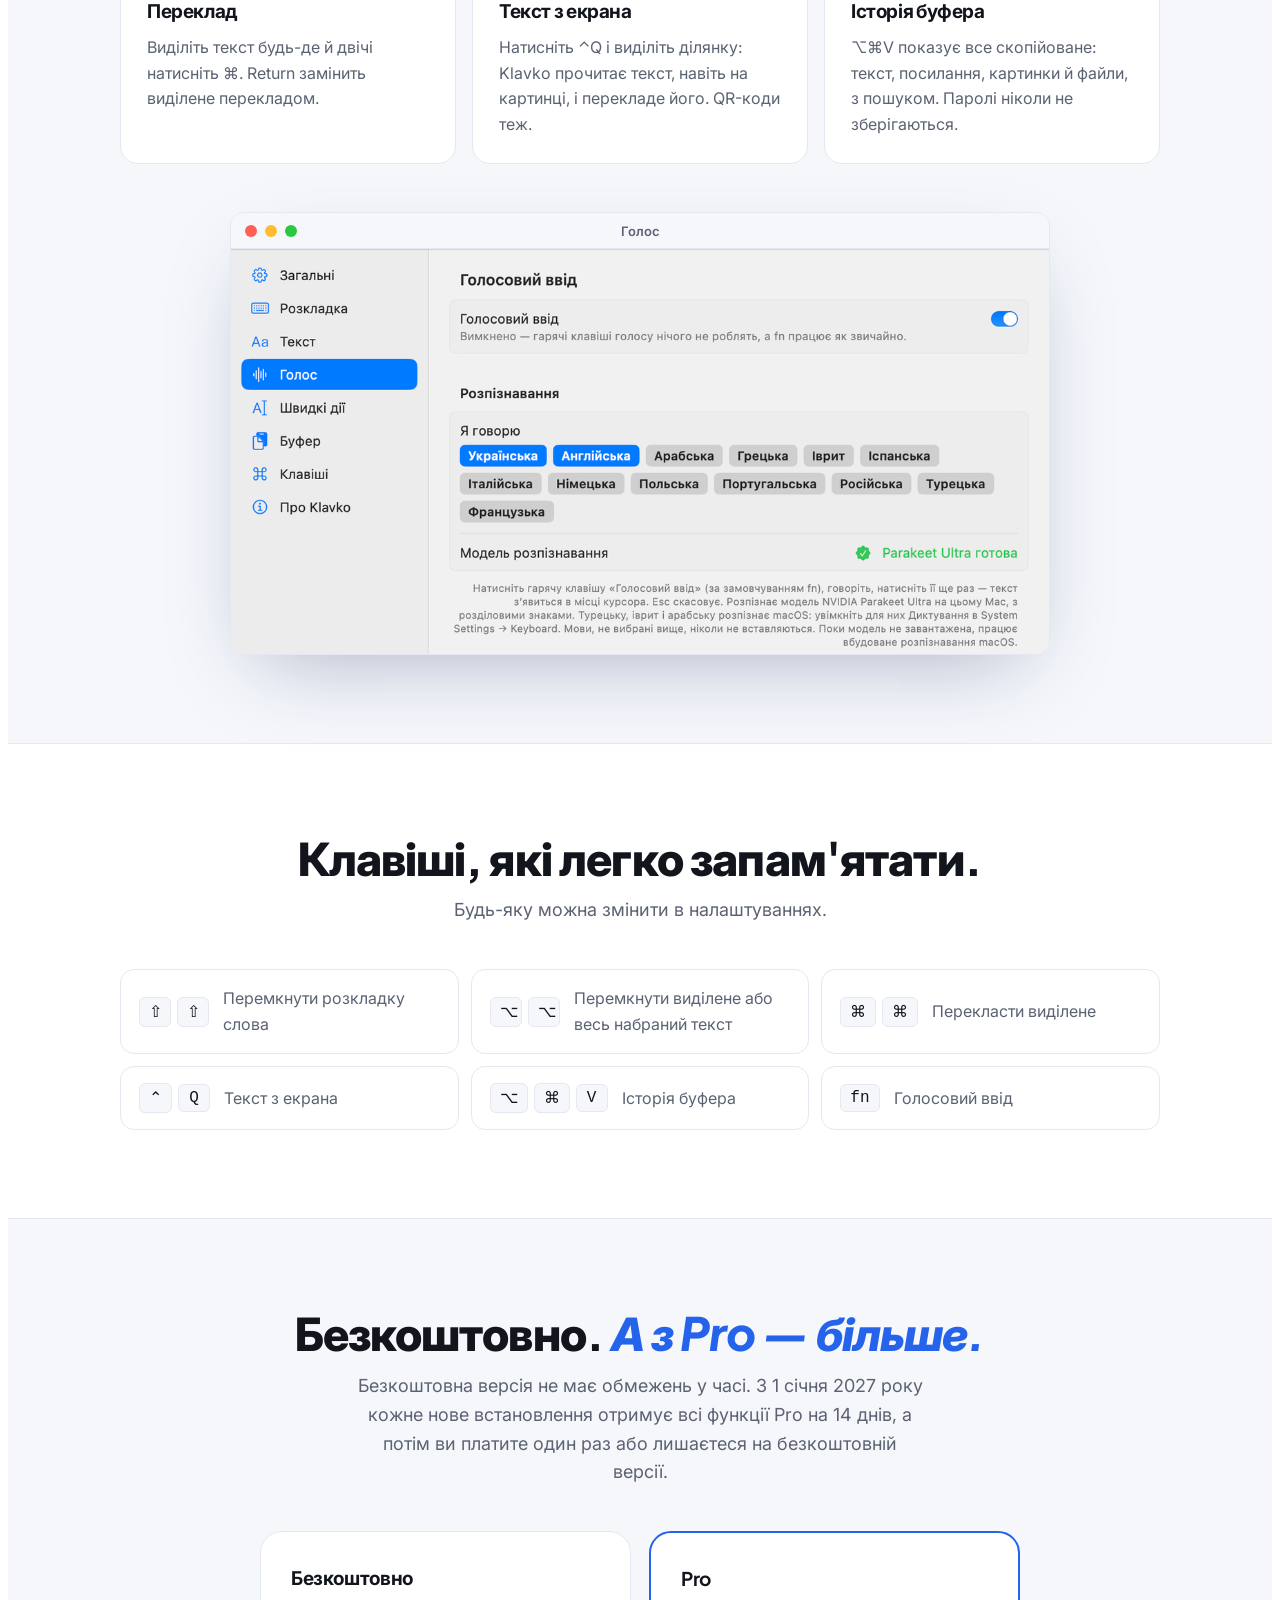
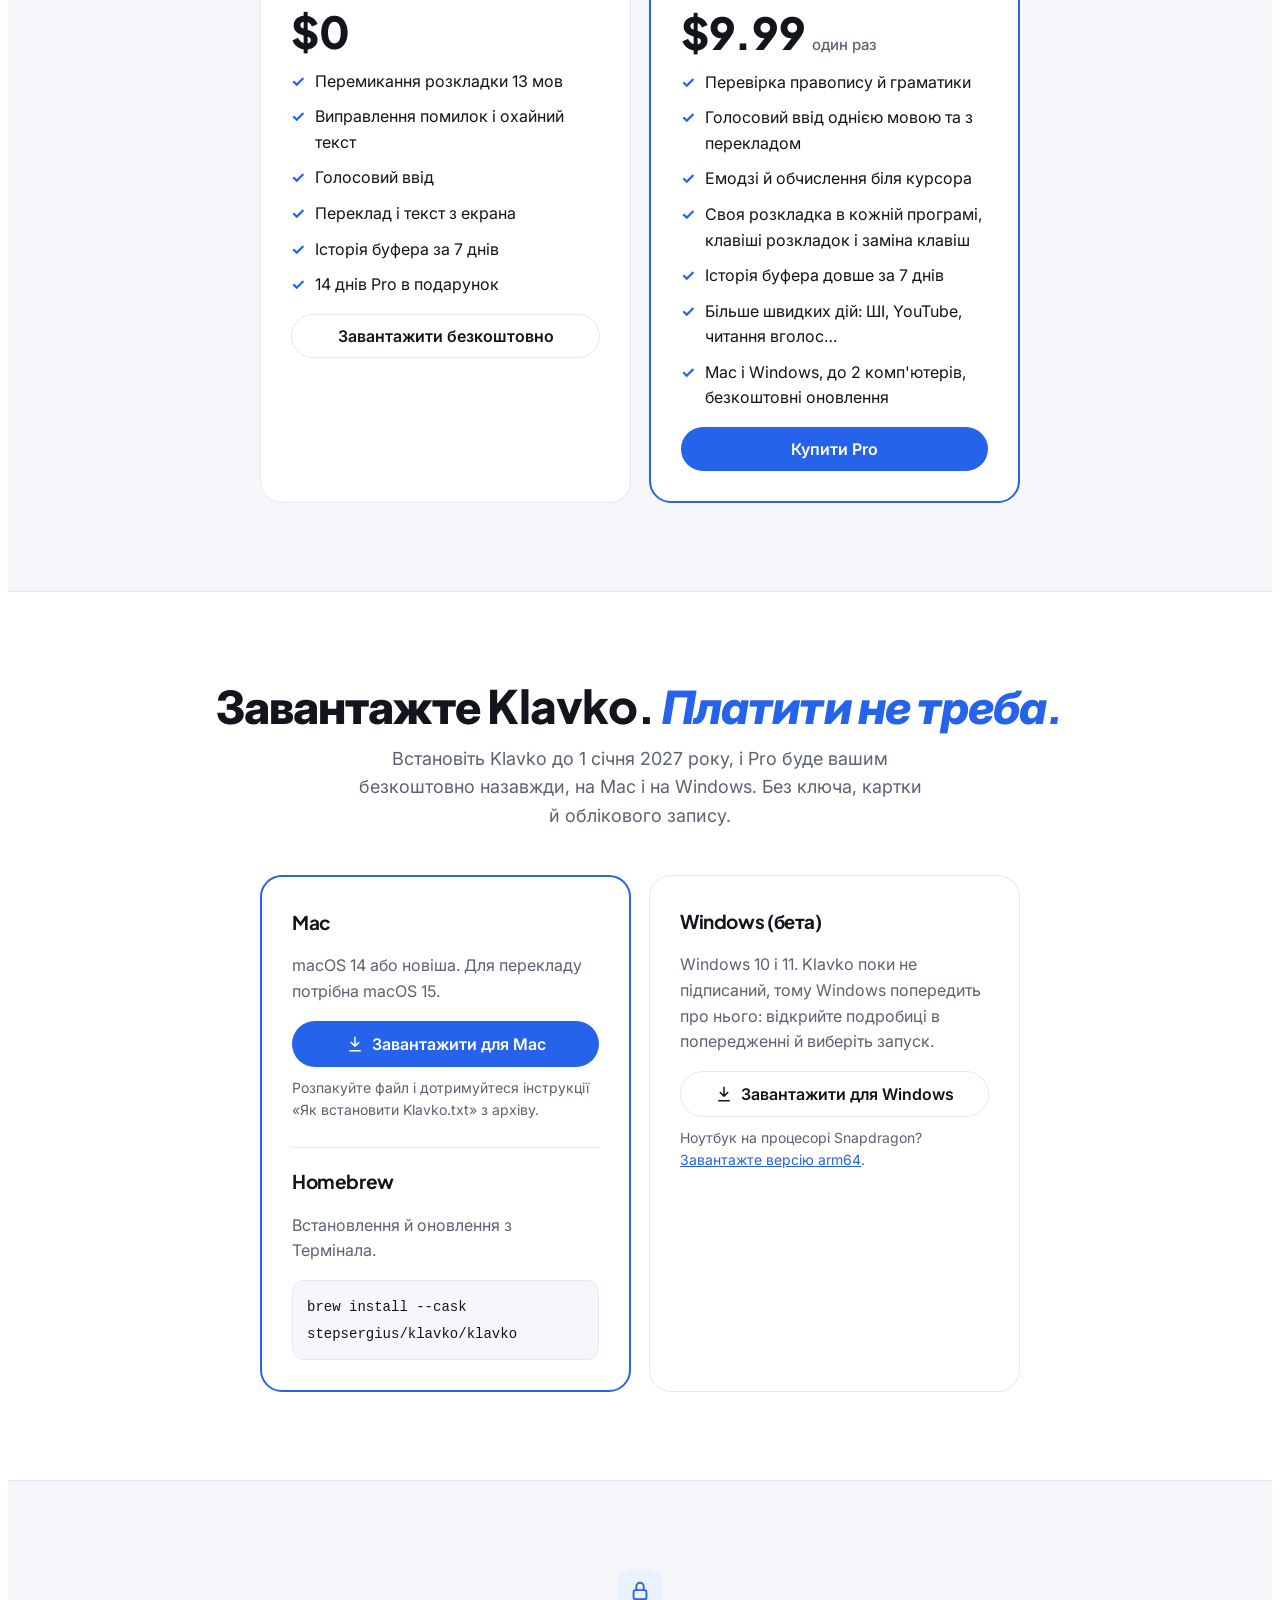
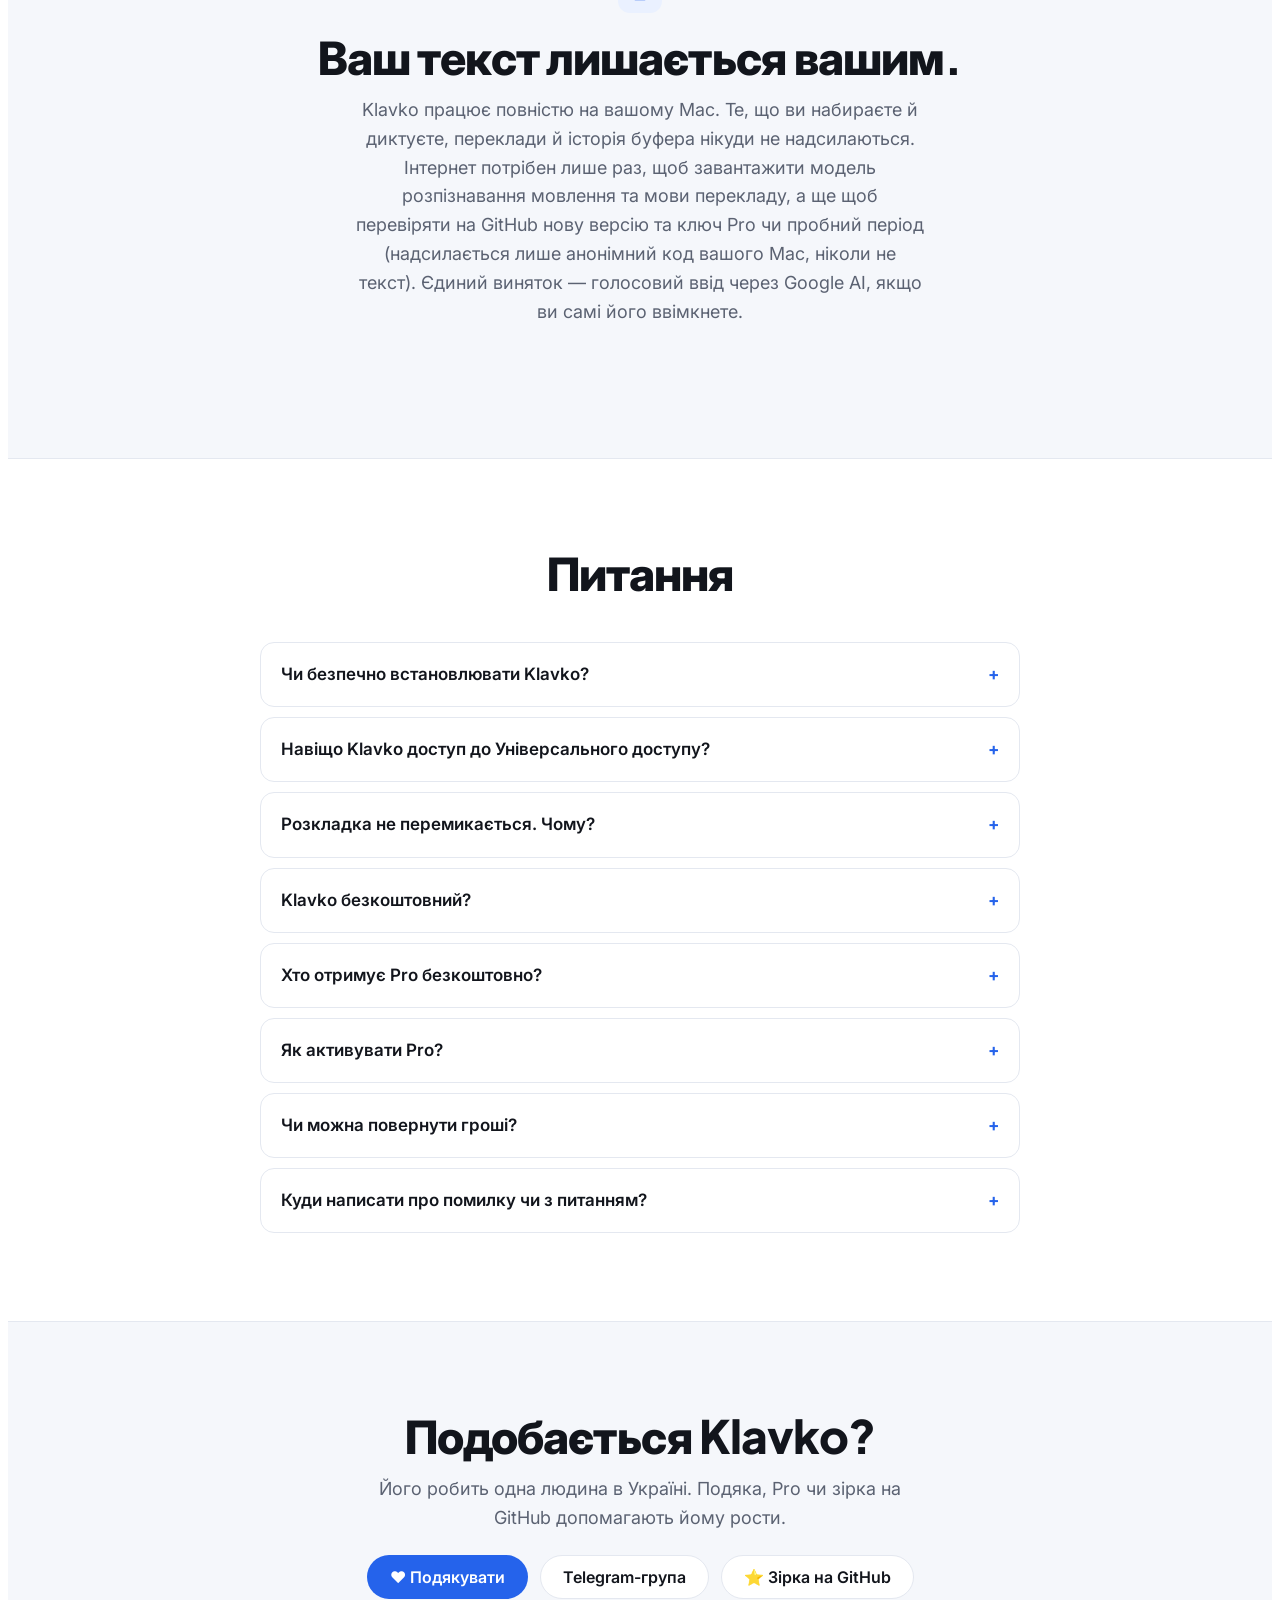
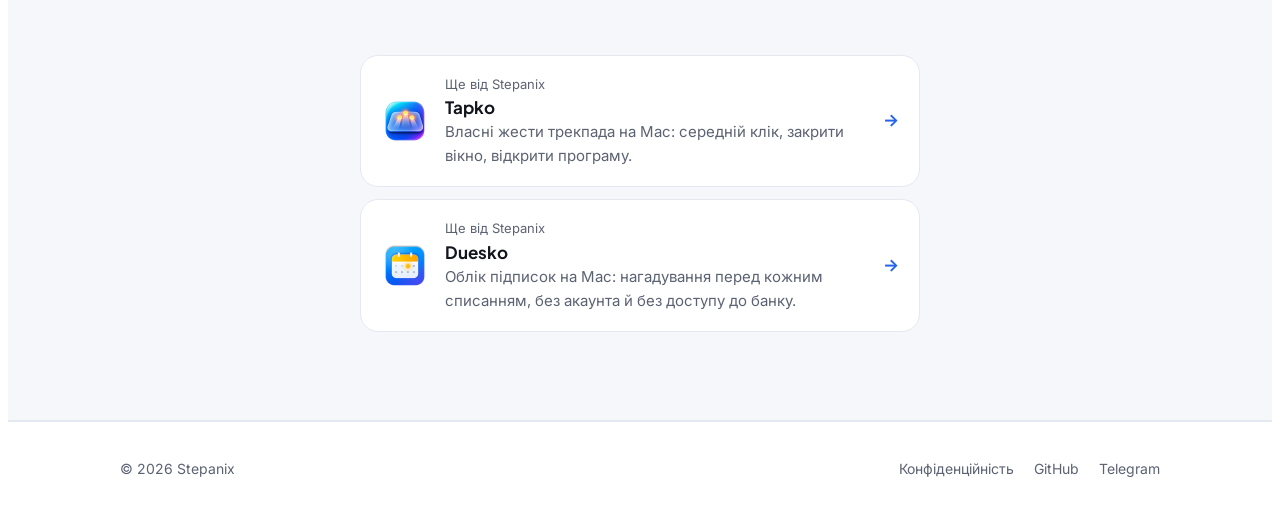
==== commit ecebb4f2: "Site: video about Klavko (YouTube, loads only when played) Co-Authored-By: Claude Opus 5.5 <noreply@" ====
--- a/docs/uk/index.html
+++ b/docs/uk/index.html
@@ -96,6 +96,13 @@
 .window .bar i:nth-child(1) { background: #ff5f57; } .window .bar i:nth-child(2) { background: #febc2e; } .window .bar i:nth-child(3) { background: #28c840; }
 .window .bar span { margin-inline: auto; font: 600 13px var(--body); color: var(--muted); padding-right: 60px; }
 .window picture, .window img { display: block; width: 100%; height: auto; }
+.video { position: relative; display: block; max-width: 980px; margin: 0 auto; aspect-ratio: 16 / 9; border-radius: 14px; overflow: hidden; border: 1px solid var(--line); background: #0b1020; box-shadow: 0 30px 80px -30px rgb(20 40 90 / 0.35); }
+.video img, .video iframe { position: absolute; inset: 0; width: 100%; height: 100%; border: 0; object-fit: cover; }
+.video .play { position: absolute; left: 50%; top: 50%; width: 84px; height: 84px; margin: -42px 0 0 -42px; border-radius: 50%; display: grid; place-items: center; background: rgb(255 255 255 / 0.94); color: #2563eb; box-shadow: 0 12px 40px -8px rgb(0 0 0 / 0.5); transition: transform .15s ease, background .15s ease; }
+.video .play svg { width: 38px; height: 38px; margin-left: 5px; fill: currentColor; }
+.video:hover .play, .video:focus-visible .play { transform: scale(1.08); background: #fff; }
+.video:focus-visible { outline: 3px solid var(--accent); outline-offset: 4px; }
+@media (max-width: 600px) { .video .play { width: 64px; height: 64px; margin: -32px 0 0 -32px; } .video .play svg { width: 28px; height: 28px; } }
 
 section { padding-block: 88px; }
 .center { text-align: center; display: grid; gap: 14px; justify-items: center; margin-bottom: 44px; }
@@ -257,6 +264,19 @@
       </picture>
     </div>
   </div>
+
+  <section id="video">
+    <div class="wrap">
+      <div class="center">
+        <h2>Klavko <em class="hl">у дії</em></h2>
+        <p>Коротке відео: розкладка перемикається сама, помилки виправляються, а голос, переклад і емодзі — на одне сполучення клавіш.</p>
+      </div>
+      <a class="video" href="https://www.youtube.com/watch?v=LgEnadN--Rk" data-video="LgEnadN--Rk" data-title="Klavko — розкладка перемикається сама" aria-label="Увімкнути відео про Klavko">
+        <img src="../assets/video-uk.jpg" alt="" width="1280" height="720" loading="lazy" decoding="async">
+        <span class="play" aria-hidden="true"><svg viewBox="0 0 24 24"><path d="M8 5.5v13l10.5-6.5z"/></svg></span>
+      </a>
+    </div>
+  </section>
 
   <section>
     <div class="wrap">
@@ -465,5 +485,24 @@
     </div>
   </div>
 </footer>
+<script>
+/* The video loads from YouTube (privacy-enhanced mode) only once it's played. */
+document.addEventListener("click", function (e) {
+  var link = e.target.closest && e.target.closest("a[data-video]");
+  if (!link || e.ctrlKey || e.metaKey || e.shiftKey || e.button) return;
+  e.preventDefault();
+  var frame = document.createElement("iframe");
+  frame.src = "https://www.youtube-nocookie.com/embed/" + link.dataset.video + "?autoplay=1&rel=0&playsinline=1";
+  frame.title = link.dataset.title;
+  frame.allow = "autoplay; encrypted-media; picture-in-picture; fullscreen";
+  frame.allowFullscreen = true;
+  frame.referrerPolicy = "strict-origin-when-cross-origin";
+  var box = document.createElement("div");
+  box.className = "video";
+  box.appendChild(frame);
+  link.replaceWith(box);
+  frame.focus();
+});
+</script>
 </body>
 </html>
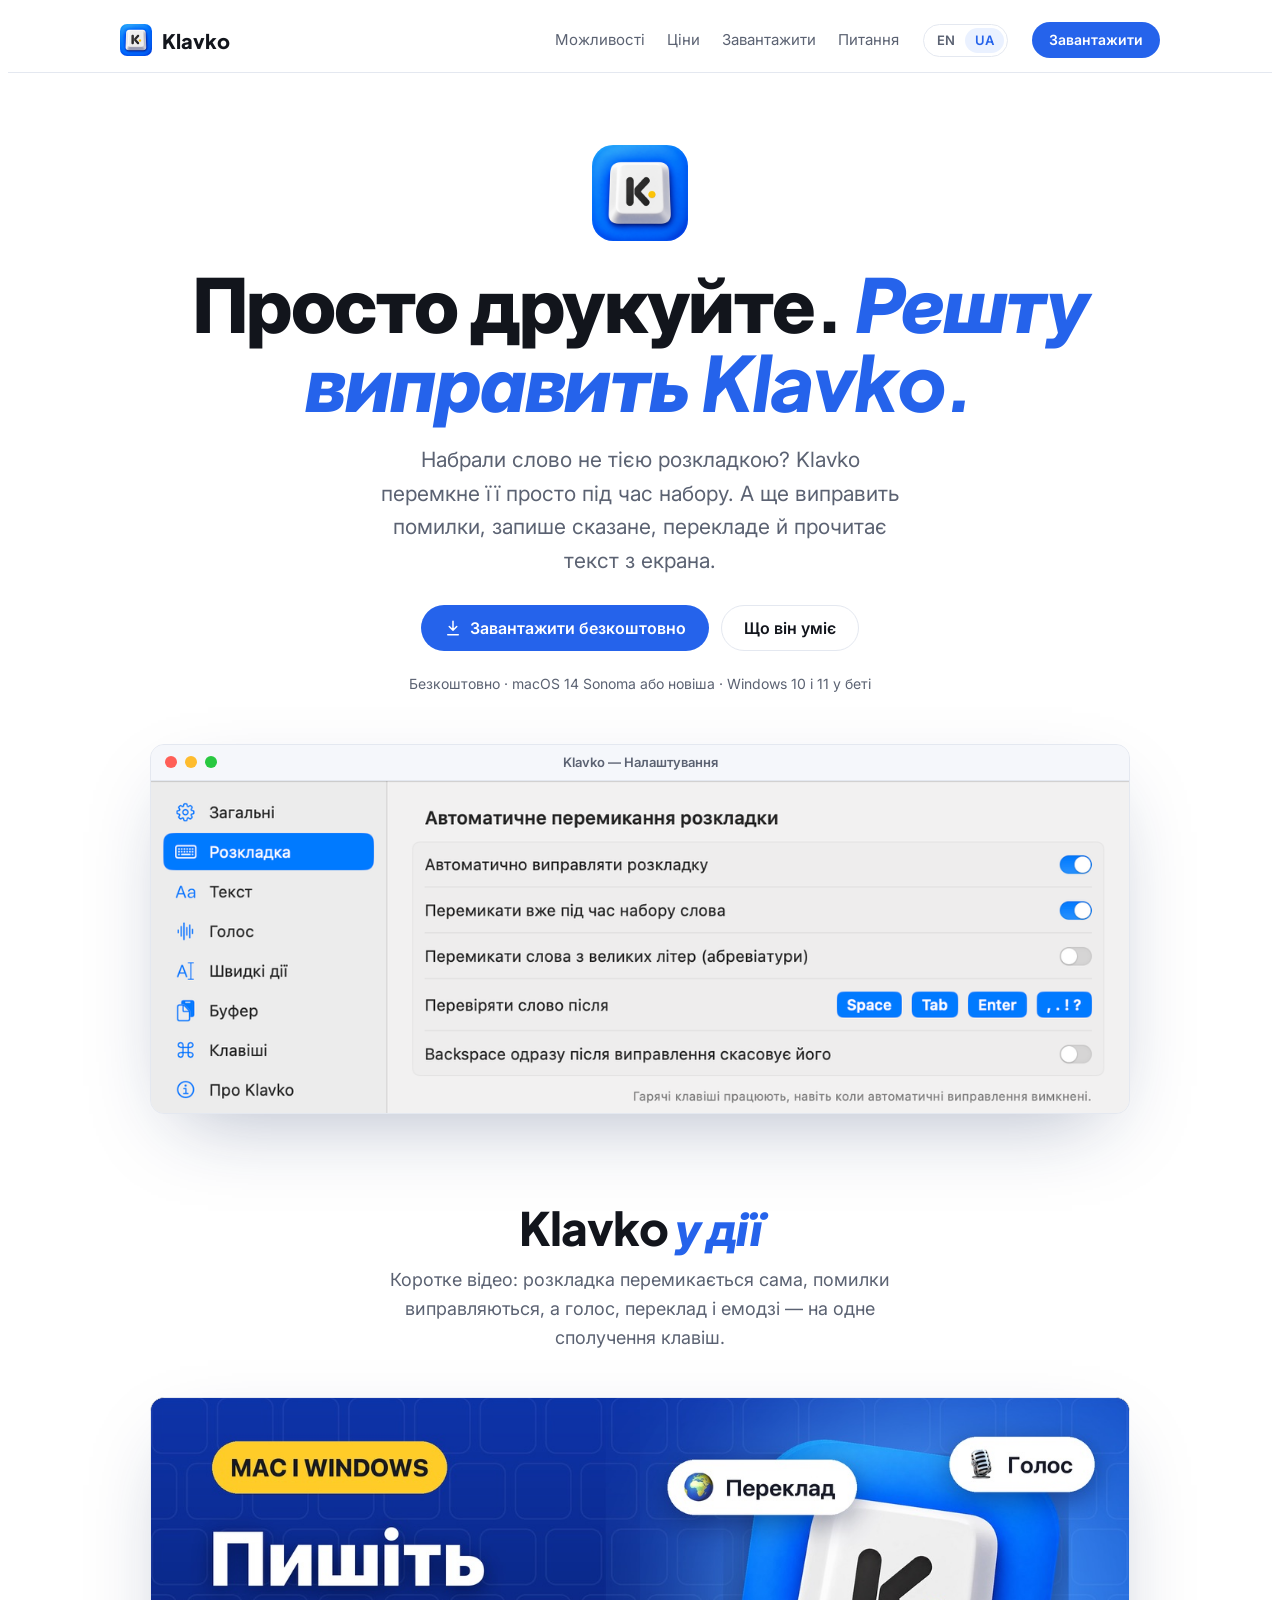
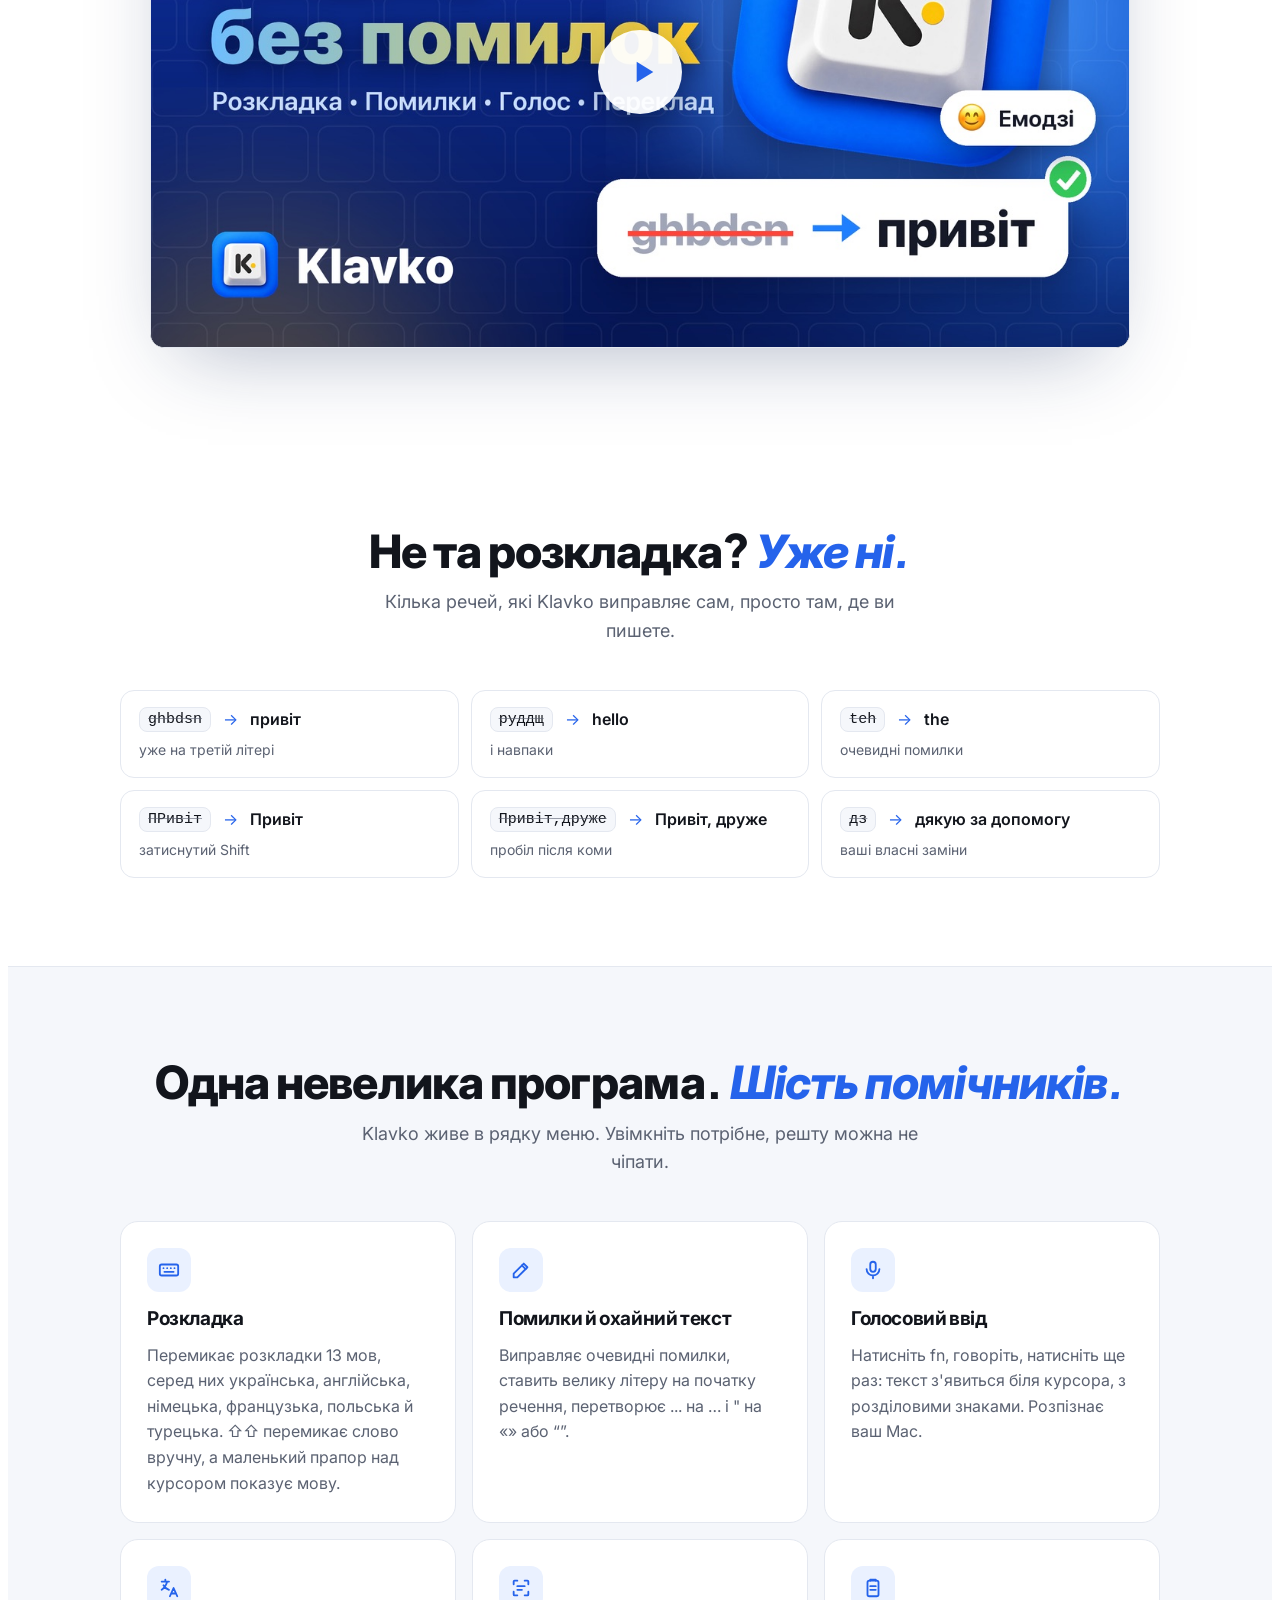
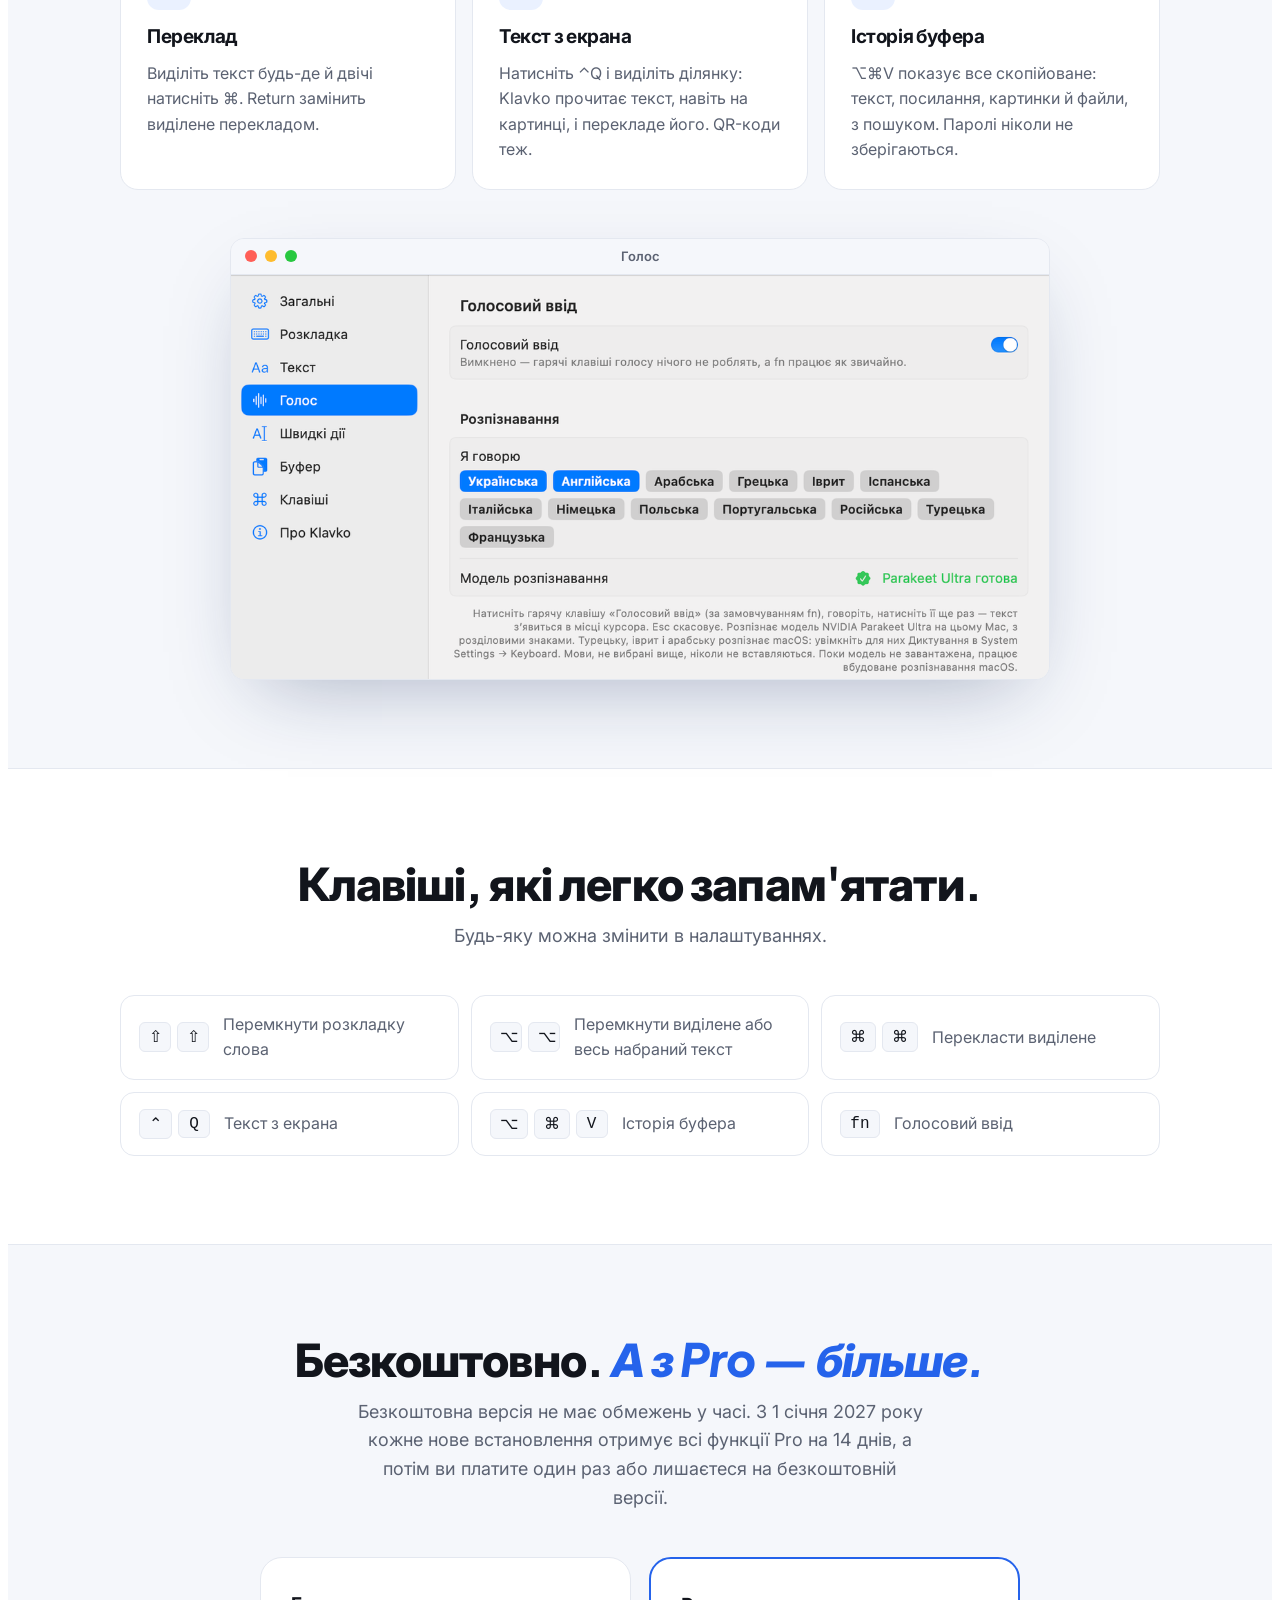
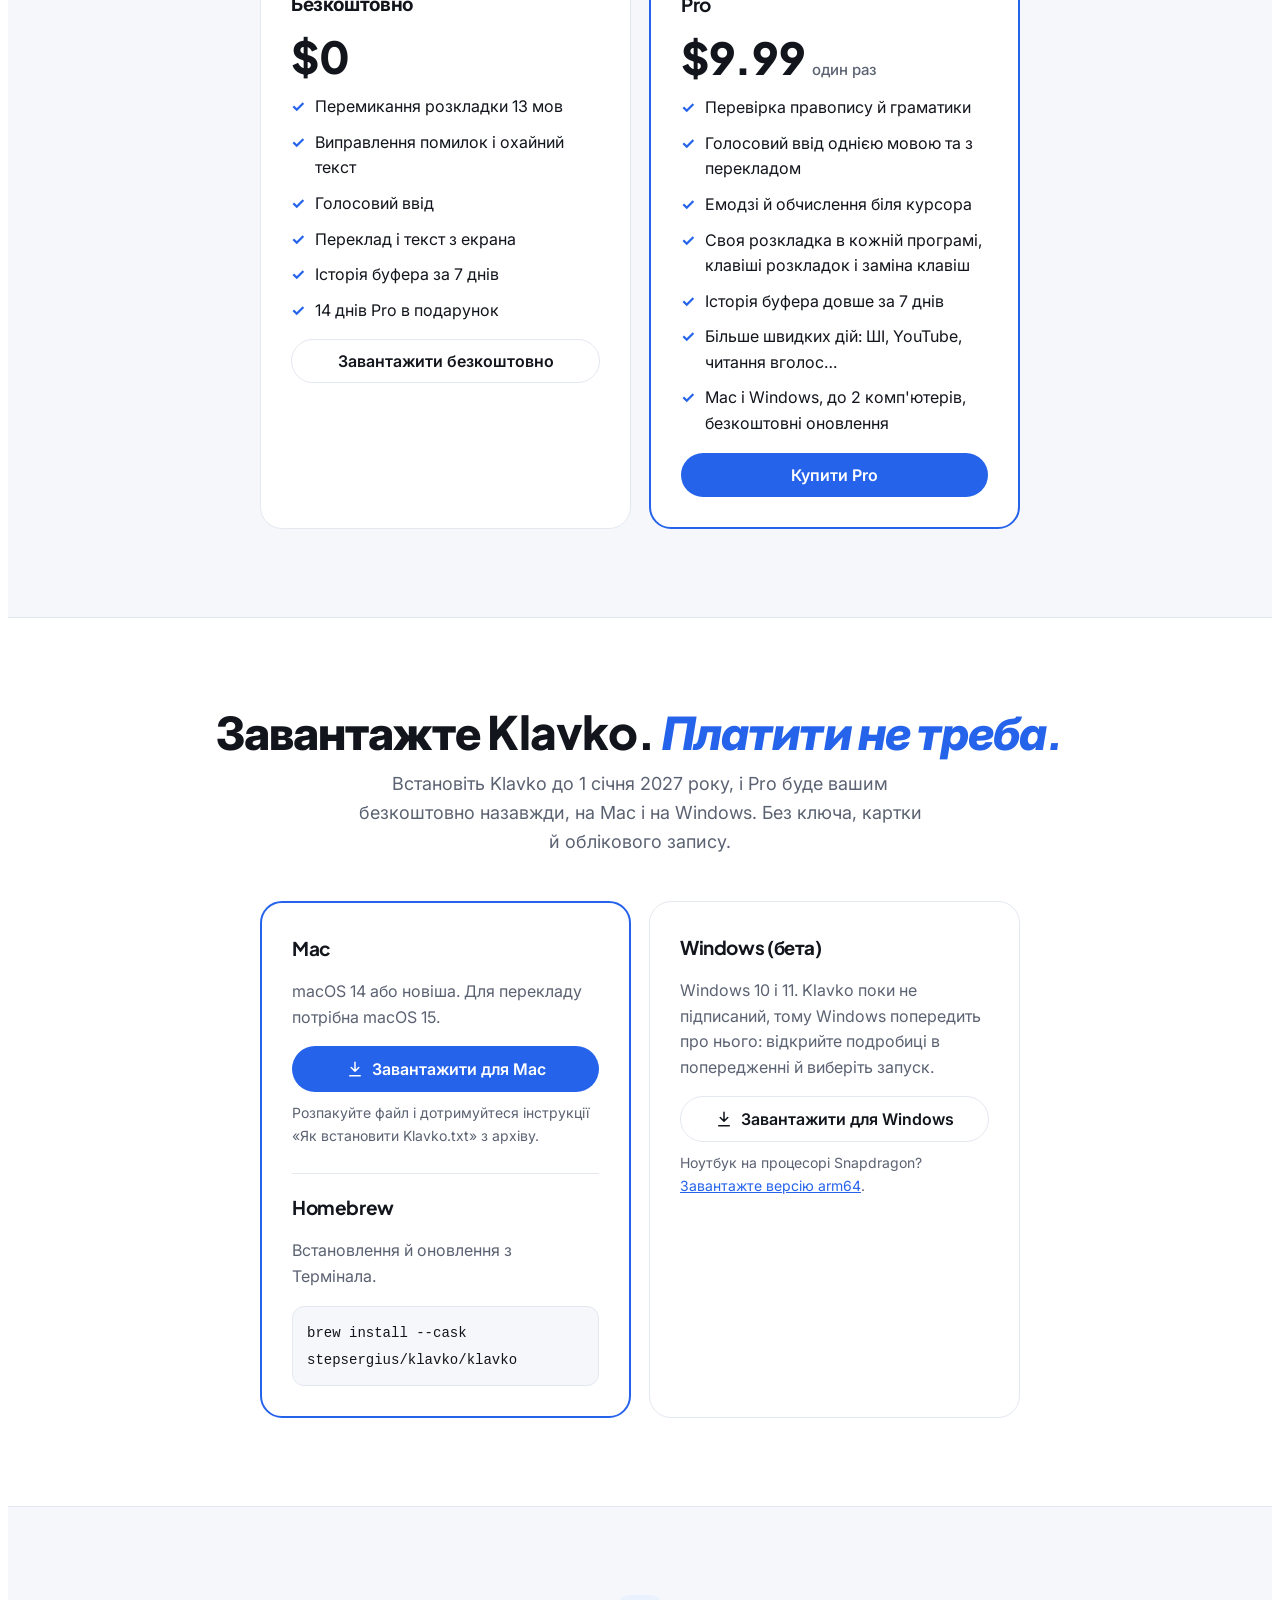
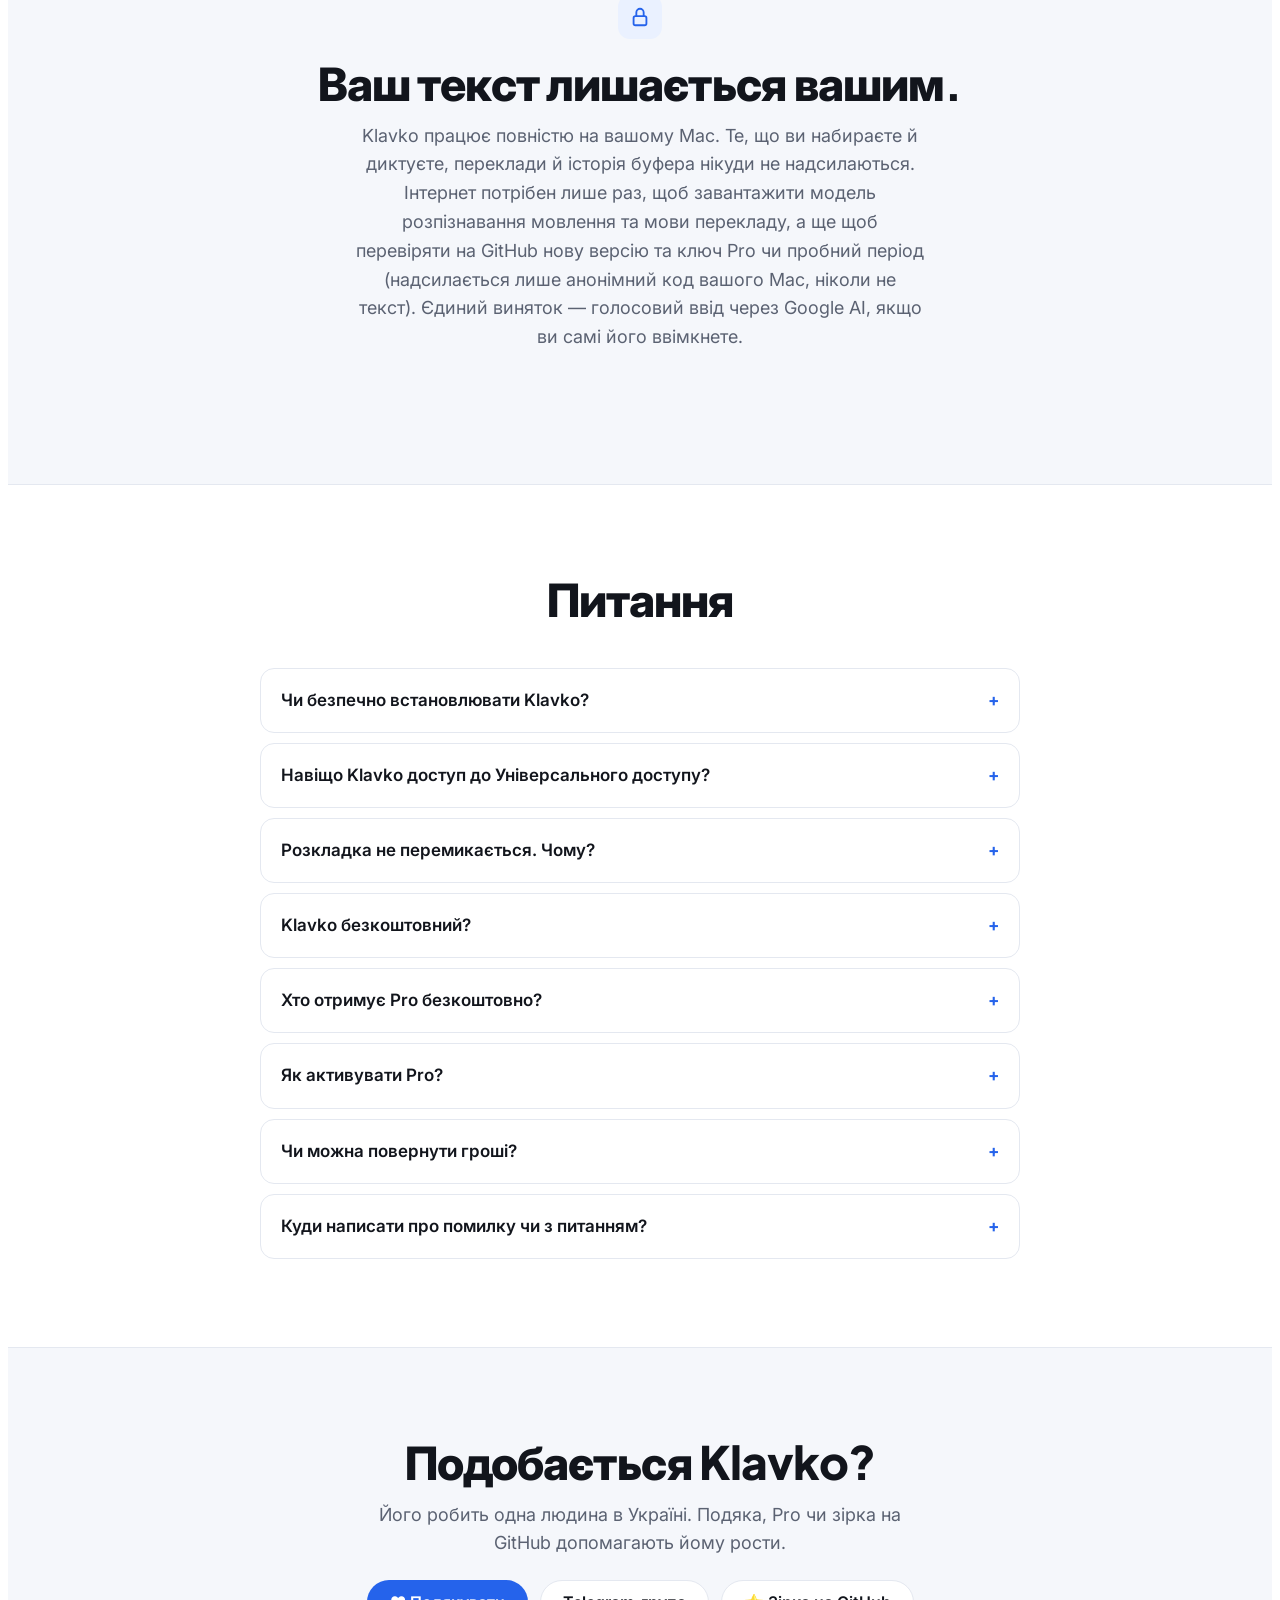
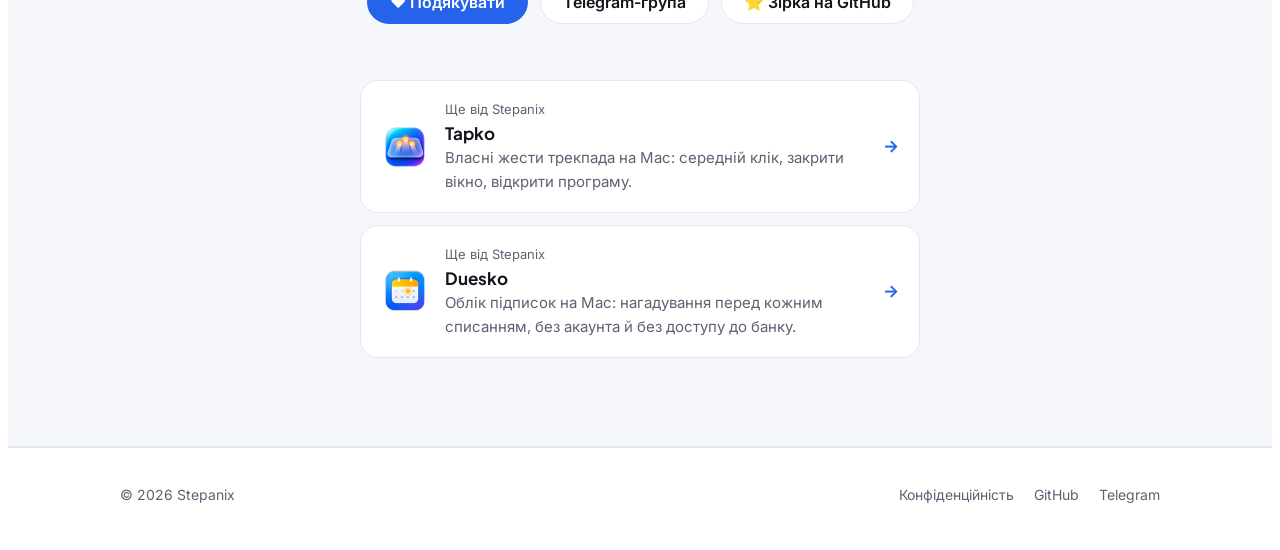
==== commit 593d075d: "Klavko 1.3.0: README, install guides and site describe the language flag, spelling, Quick Actions an" ====
--- a/docs/uk/index.html
+++ b/docs/uk/index.html
@@ -302,7 +302,7 @@
         <p>Klavko живе в рядку меню. Увімкніть потрібне, решту можна не чіпати.</p>
       </div>
       <div class="grid">
-        <div class="card"><span class="badge"><svg viewBox="0 0 24 24" fill="none" stroke="currentColor" stroke-width="2" stroke-linecap="round" stroke-linejoin="round" aria-hidden="true"><rect x="2" y="6" width="20" height="12" rx="2"/><path d="M6 10h.01M10 10h.01M14 10h.01M18 10h.01M7 14h10"/></svg></span><h3>Розкладка</h3><p>Перемикає розкладки 13 мов, серед них українська, англійська, німецька, французька, польська й турецька. ⇧⇧ перемикає слово вручну.</p></div>
+        <div class="card"><span class="badge"><svg viewBox="0 0 24 24" fill="none" stroke="currentColor" stroke-width="2" stroke-linecap="round" stroke-linejoin="round" aria-hidden="true"><rect x="2" y="6" width="20" height="12" rx="2"/><path d="M6 10h.01M10 10h.01M14 10h.01M18 10h.01M7 14h10"/></svg></span><h3>Розкладка</h3><p>Перемикає розкладки 13 мов, серед них українська, англійська, німецька, французька, польська й турецька. ⇧⇧ перемикає слово вручну, а маленький прапор над курсором показує мову.</p></div>
         <div class="card"><span class="badge"><svg viewBox="0 0 24 24" fill="none" stroke="currentColor" stroke-width="2" stroke-linecap="round" stroke-linejoin="round" aria-hidden="true"><path d="M4 20h4L19 9l-4-4L4 16z"/><path d="M13 7l4 4"/></svg></span><h3>Помилки й охайний текст</h3><p>Виправляє очевидні помилки, ставить велику літеру на початку речення, перетворює ... на … і &quot; на «» або “”.</p></div>
         <div class="card"><span class="badge"><svg viewBox="0 0 24 24" fill="none" stroke="currentColor" stroke-width="2" stroke-linecap="round" stroke-linejoin="round" aria-hidden="true"><rect x="9" y="3" width="6" height="11" rx="3"/><path d="M5 11a7 7 0 0 0 14 0M12 18v3"/></svg></span><h3>Голосовий ввід</h3><p>Натисніть fn, говоріть, натисніть ще раз: текст з&#x27;явиться біля курсора, з розділовими знаками. Розпізнає ваш Mac.</p></div>
         <div class="card"><span class="badge"><svg viewBox="0 0 24 24" fill="none" stroke="currentColor" stroke-width="2" stroke-linecap="round" stroke-linejoin="round" aria-hidden="true"><path d="M4 5h8M8 3v2m2 0c-1 4-3 7-6 9m2-5c1 2 3 4 6 5"/><path d="M13 21l4-9 4 9m-6.5-3h5"/></svg></span><h3>Переклад</h3><p>Виділіть текст будь-де й двічі натисніть ⌘. Return замінить виділене перекладом.</p></div>
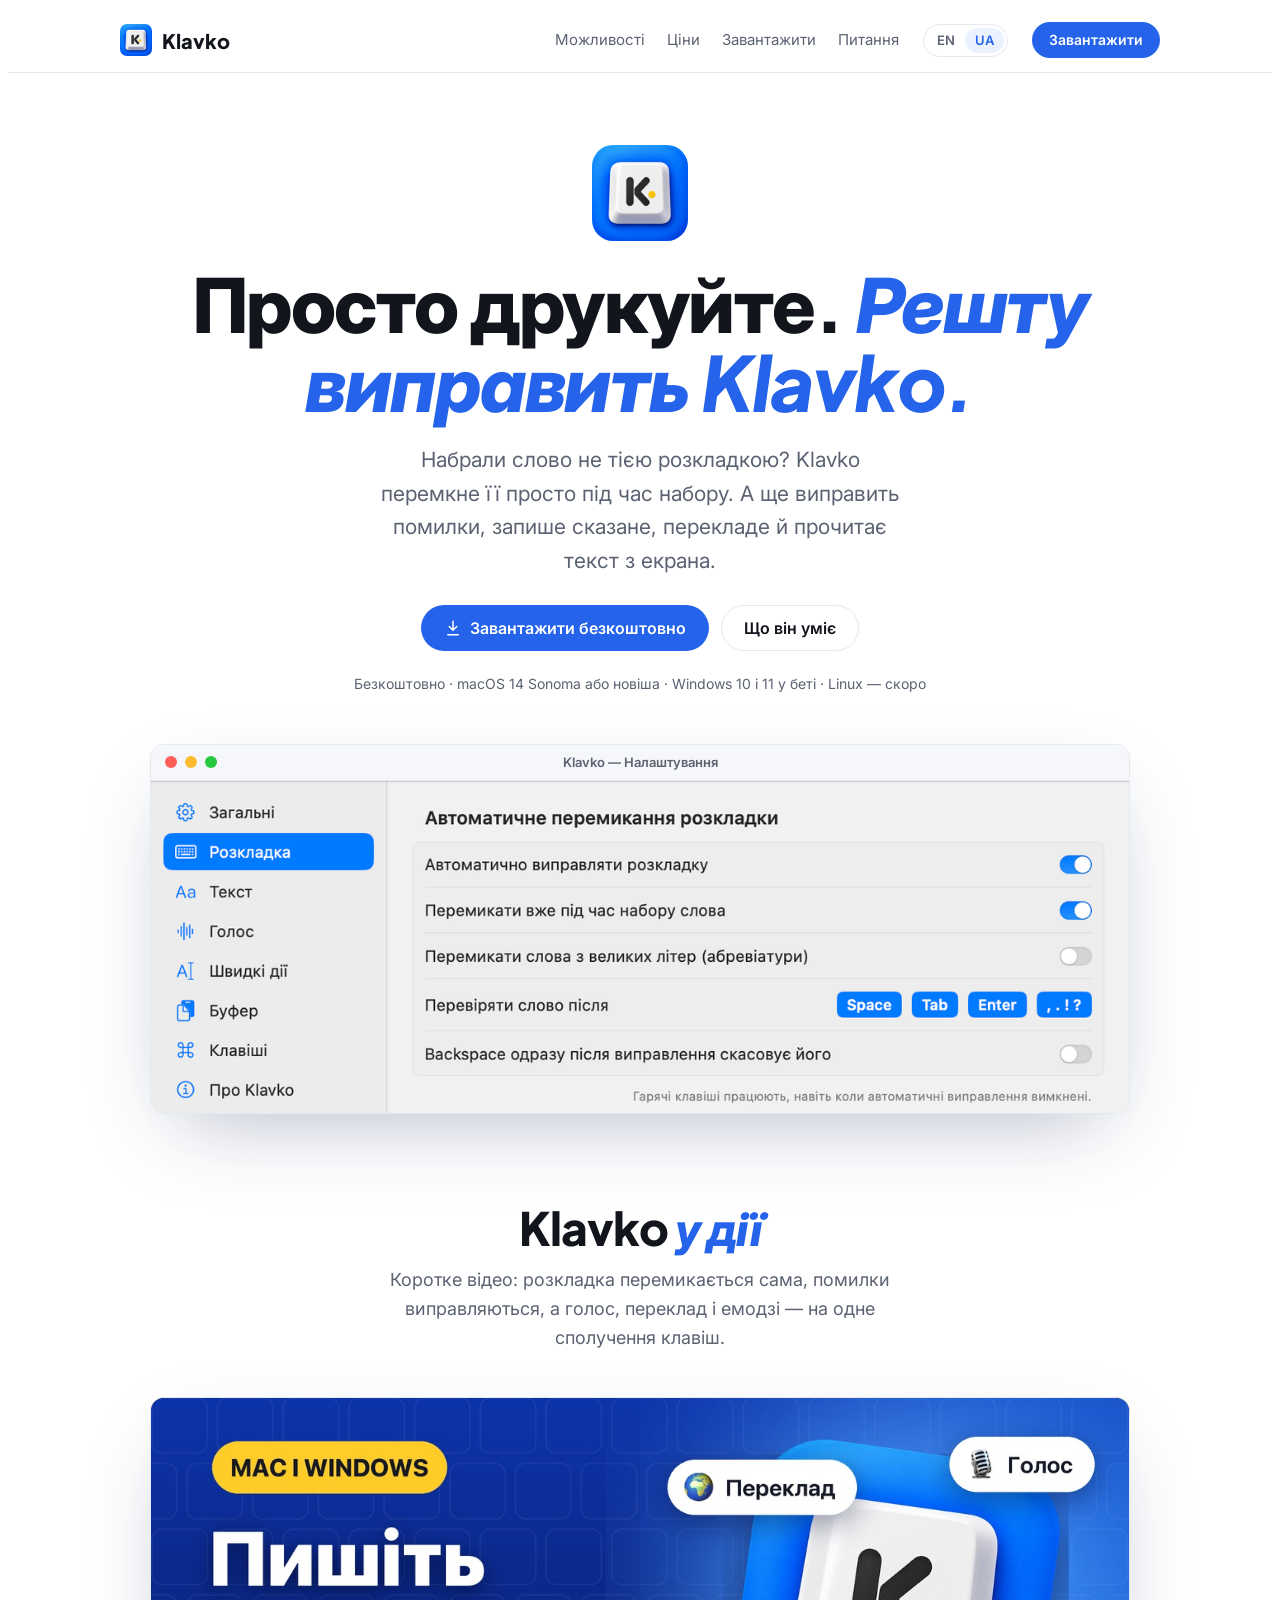
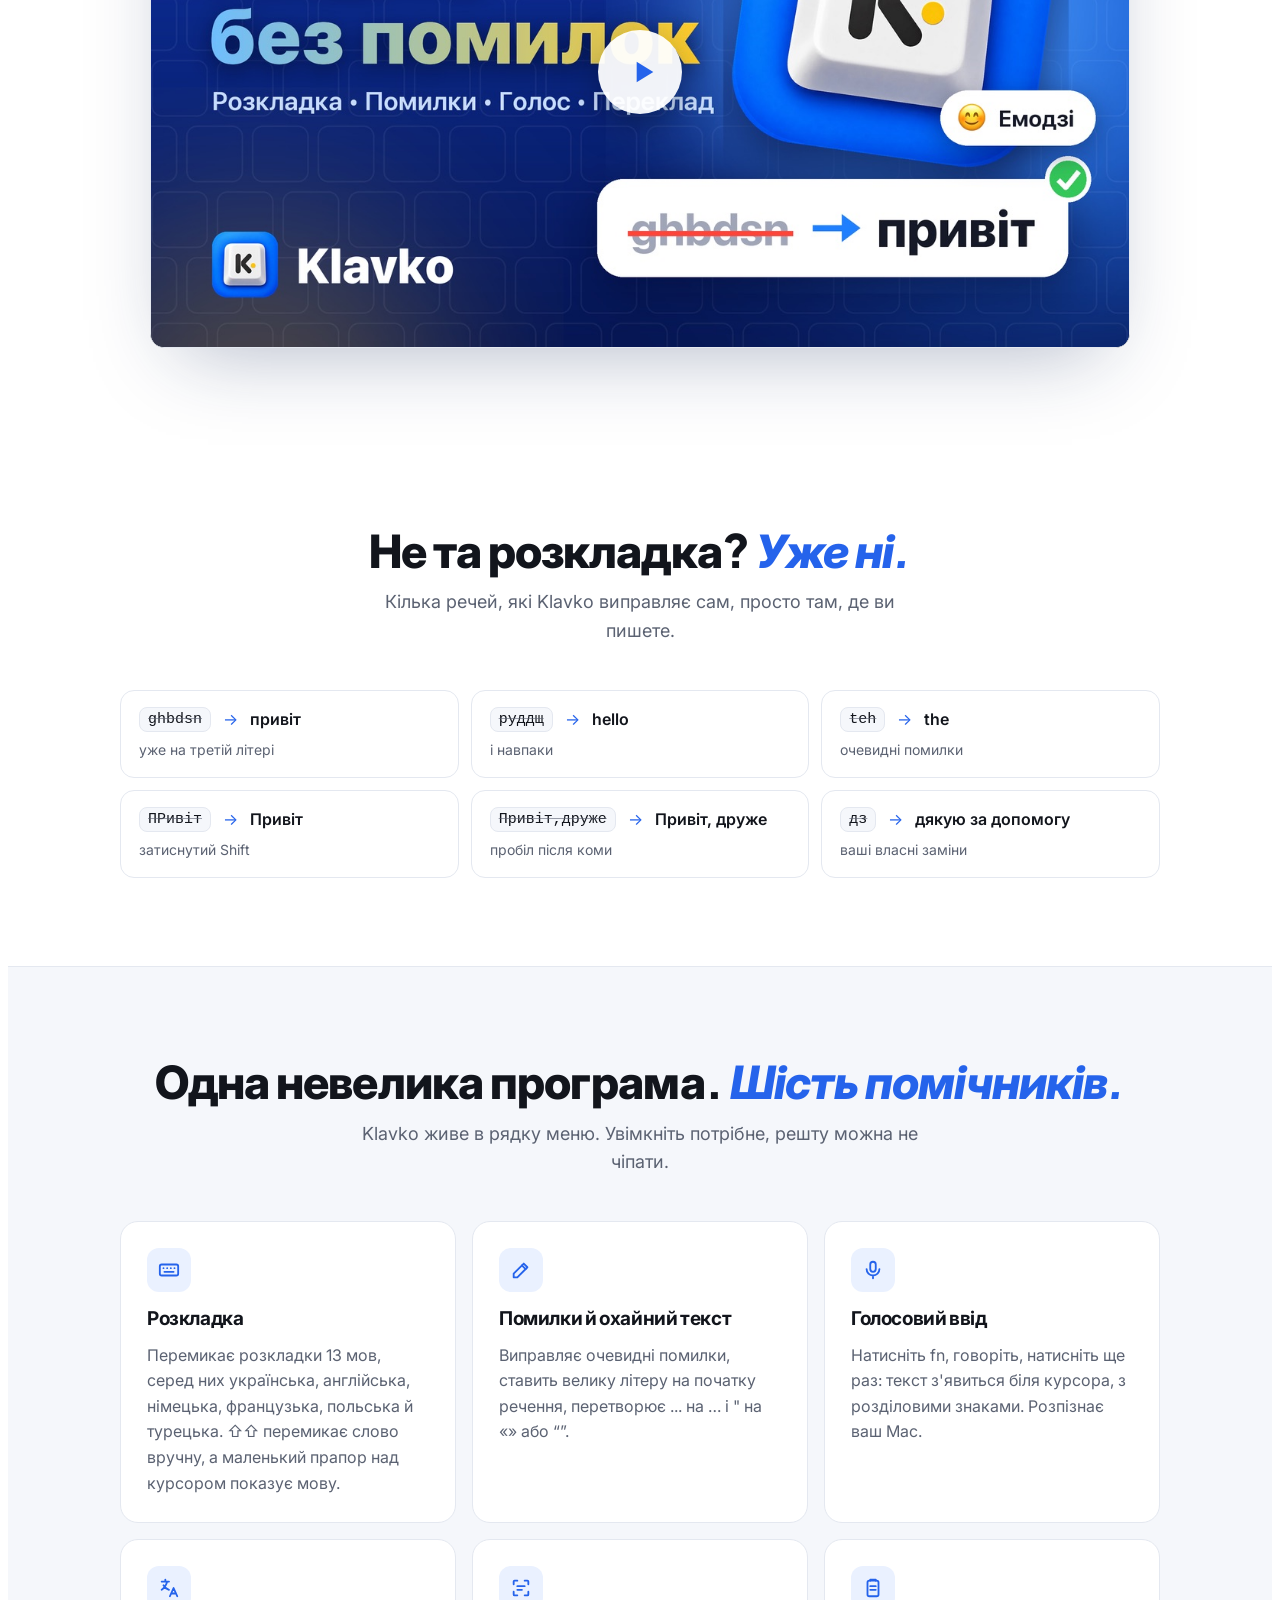
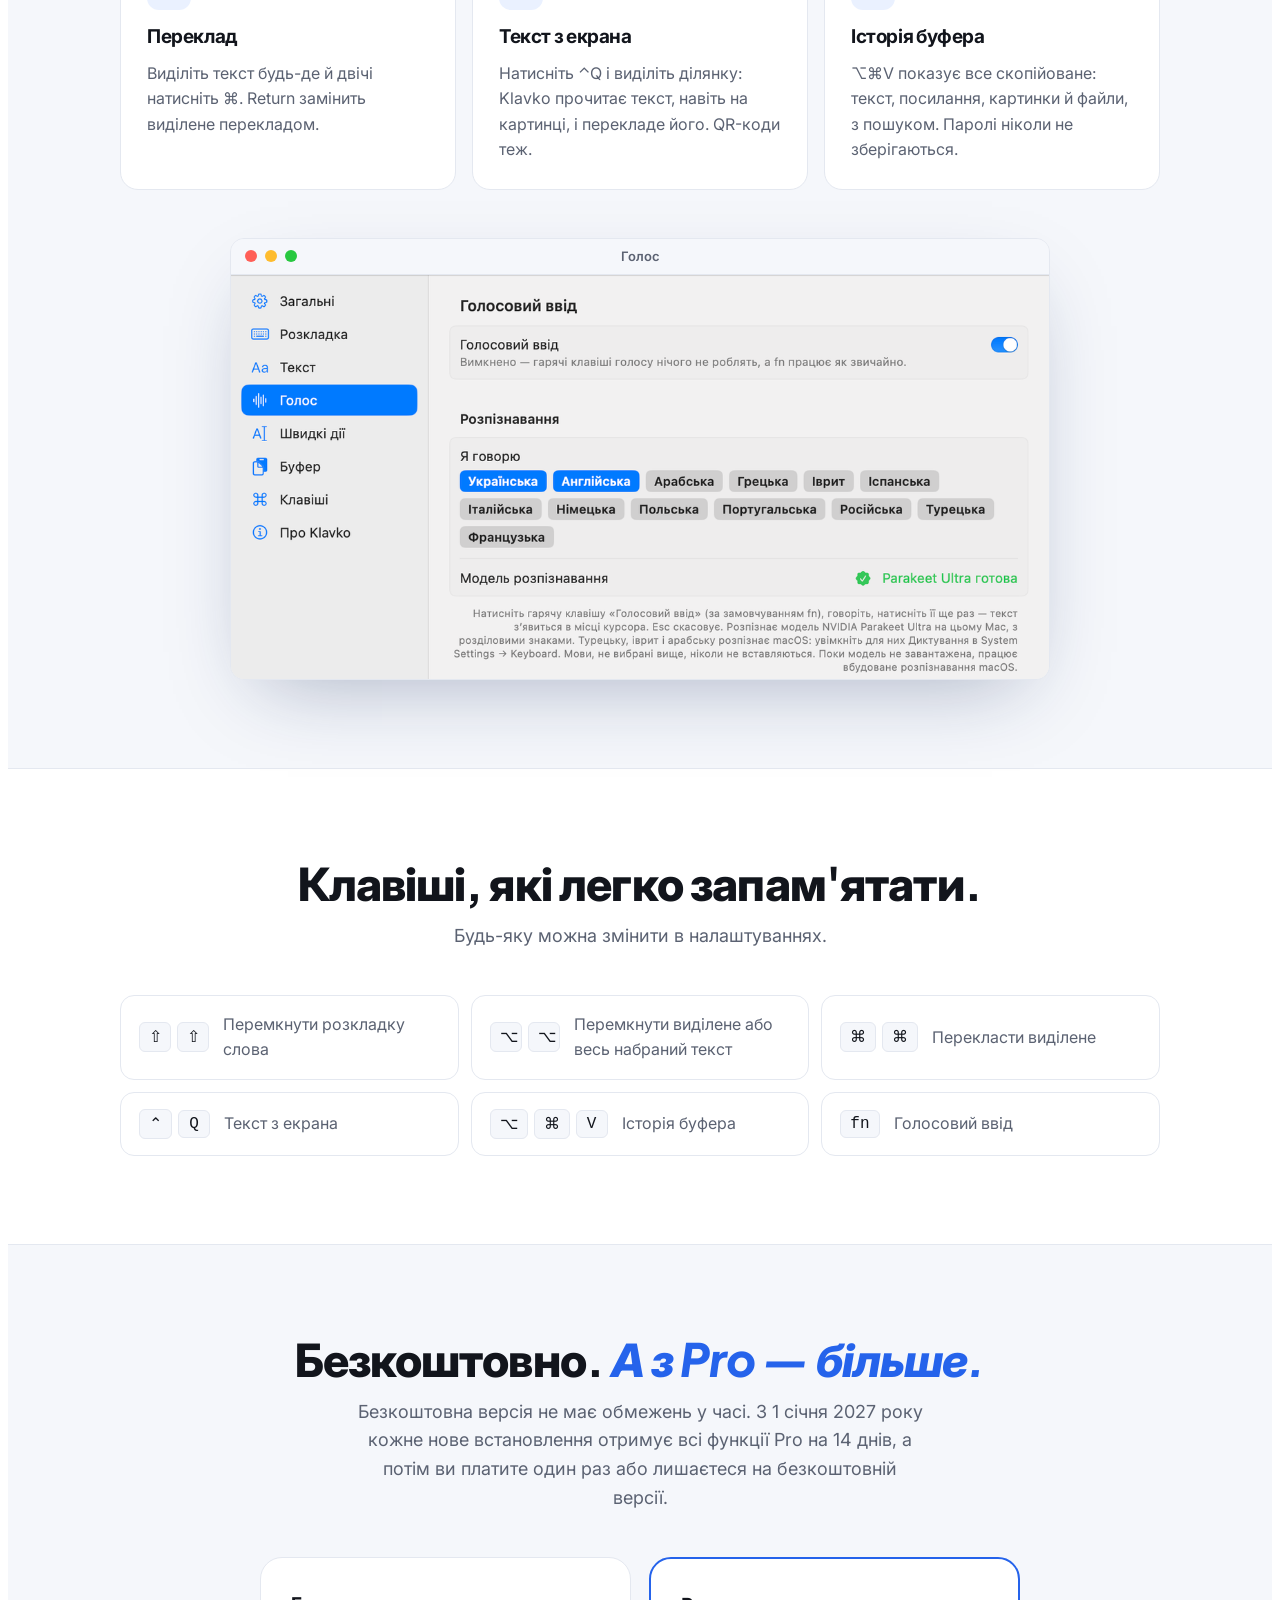
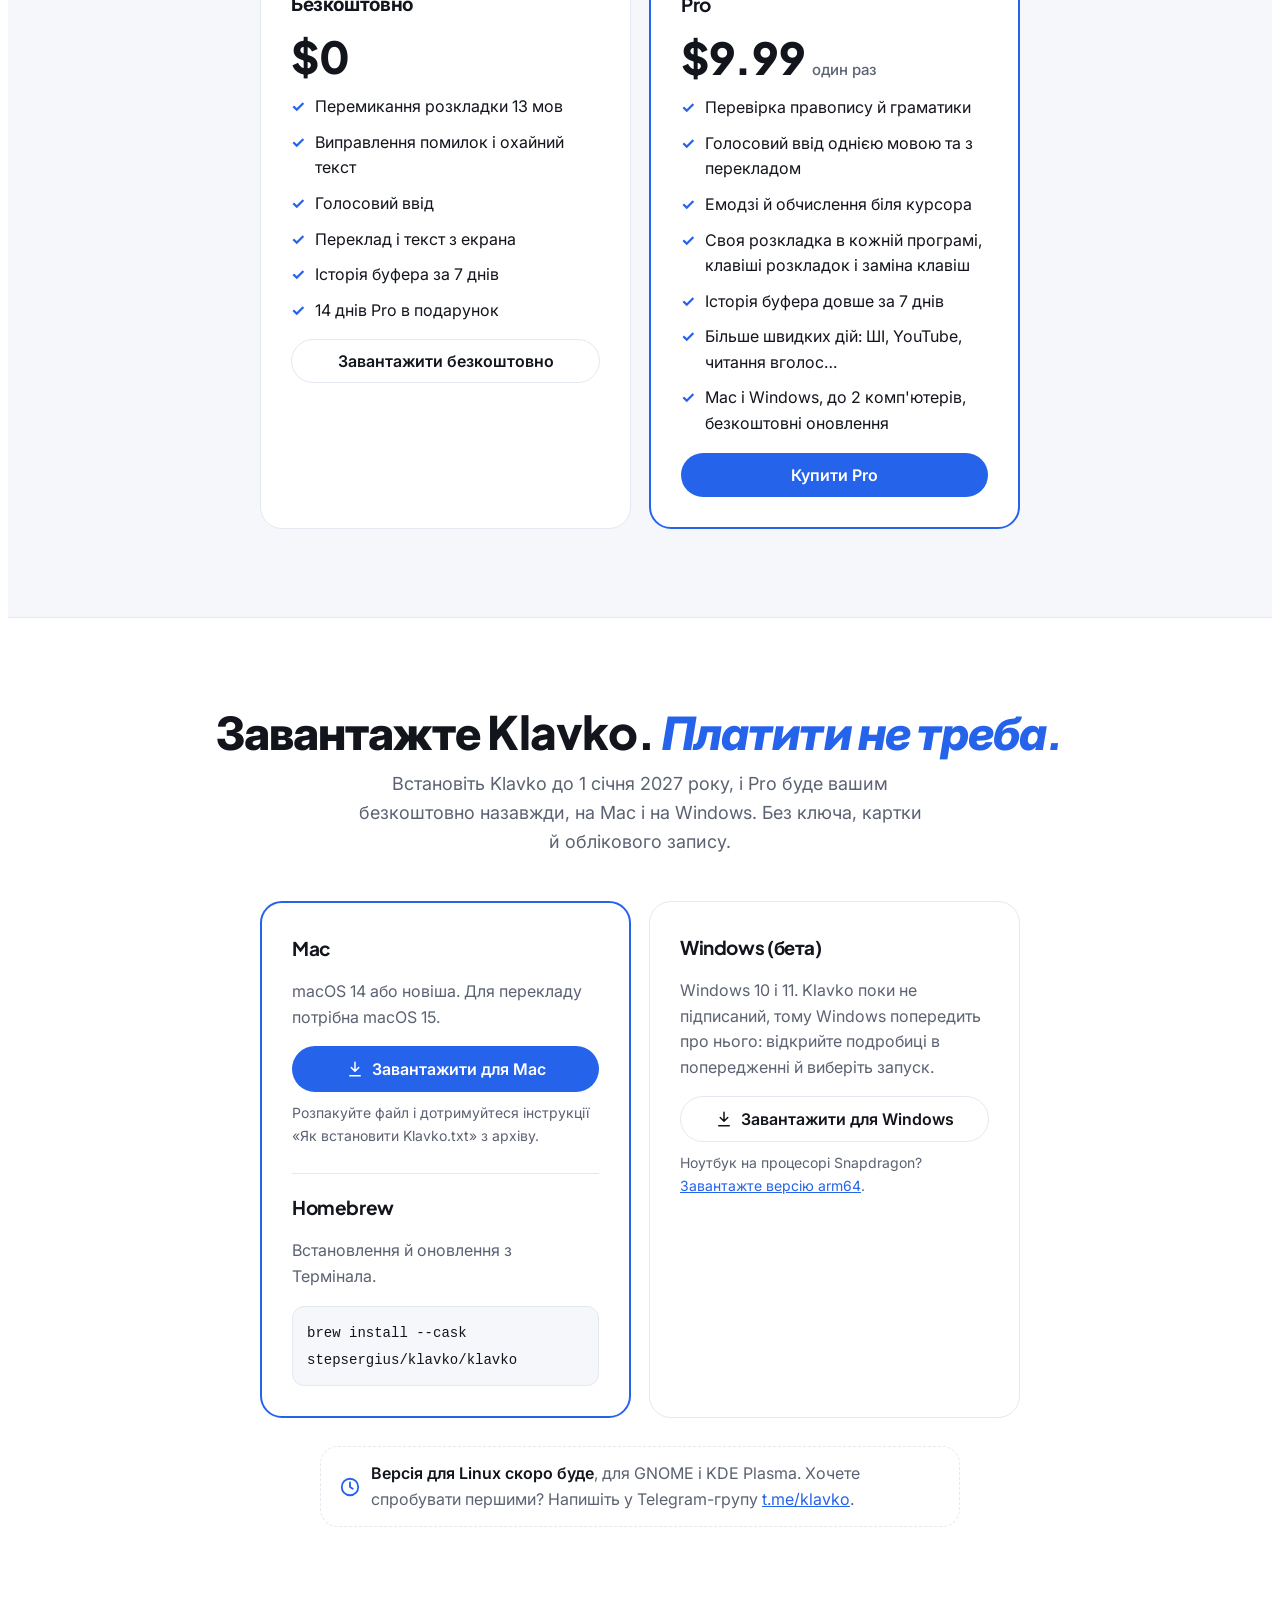
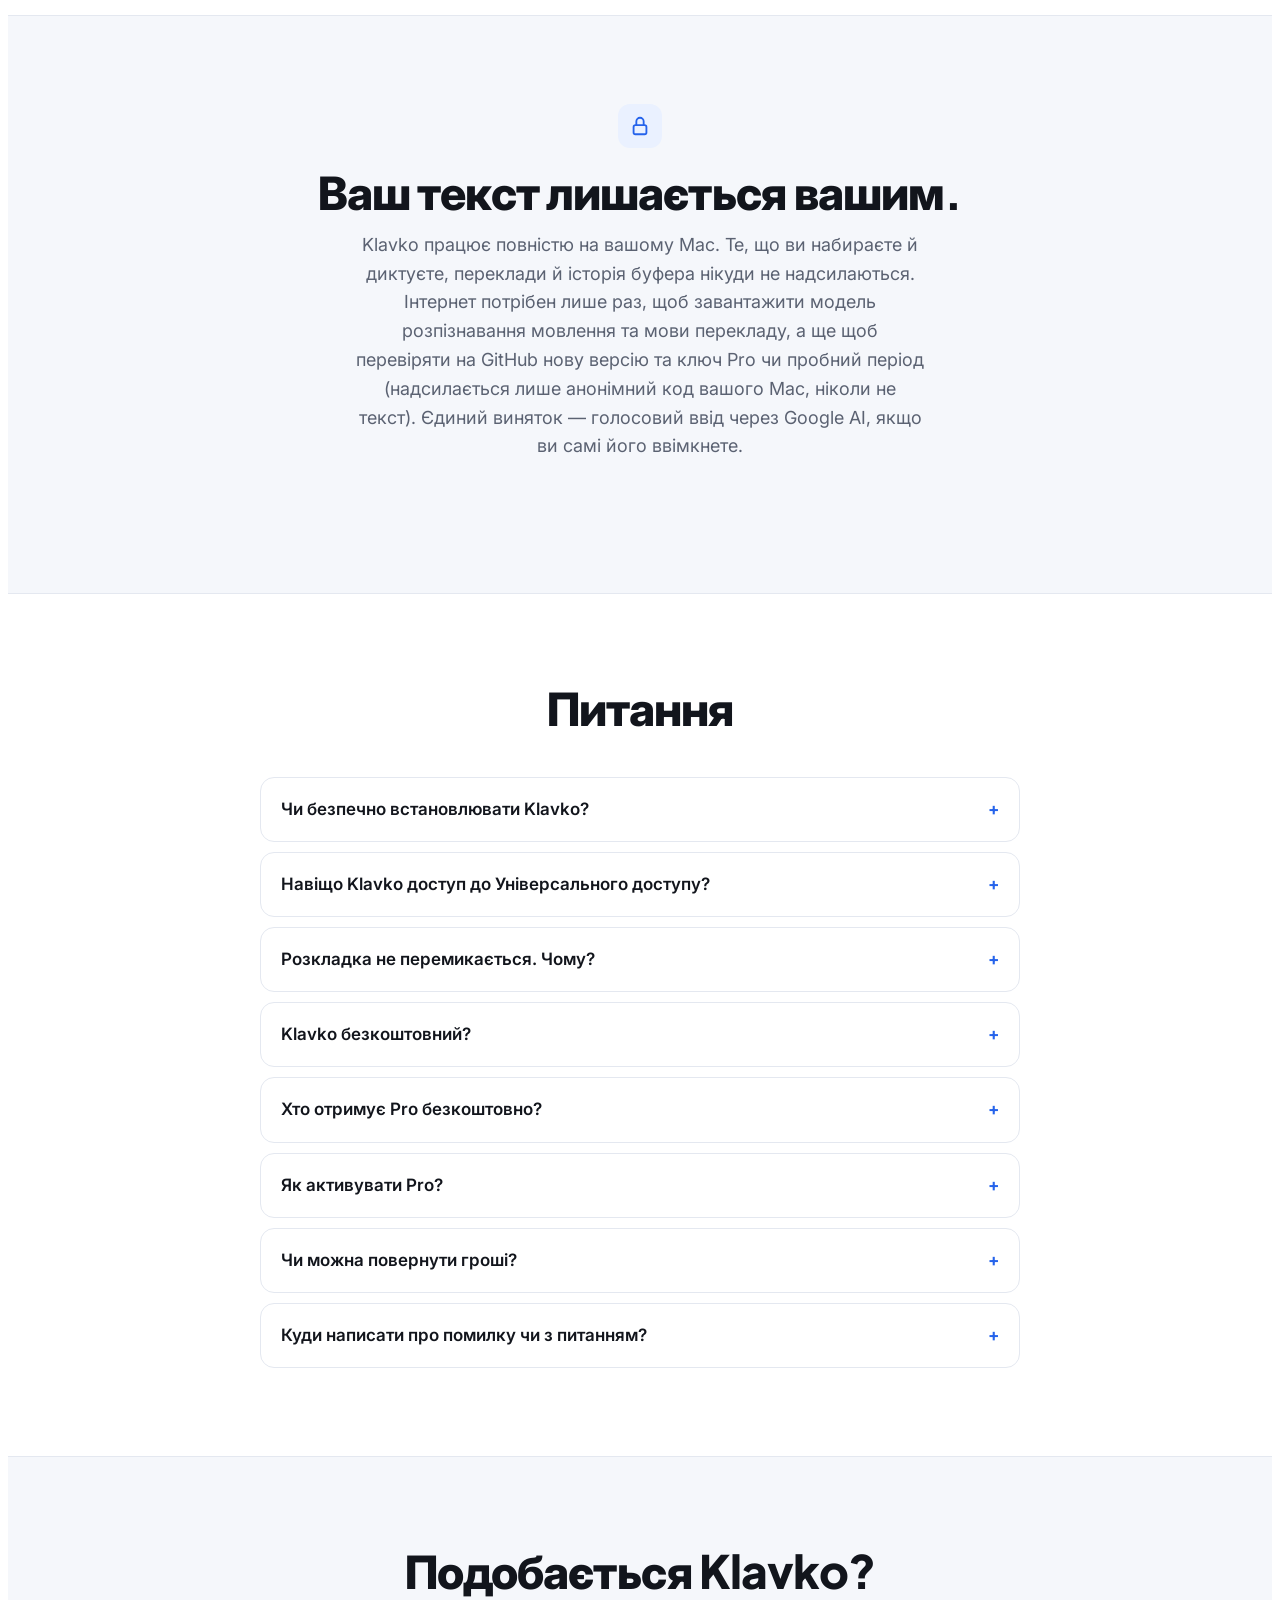
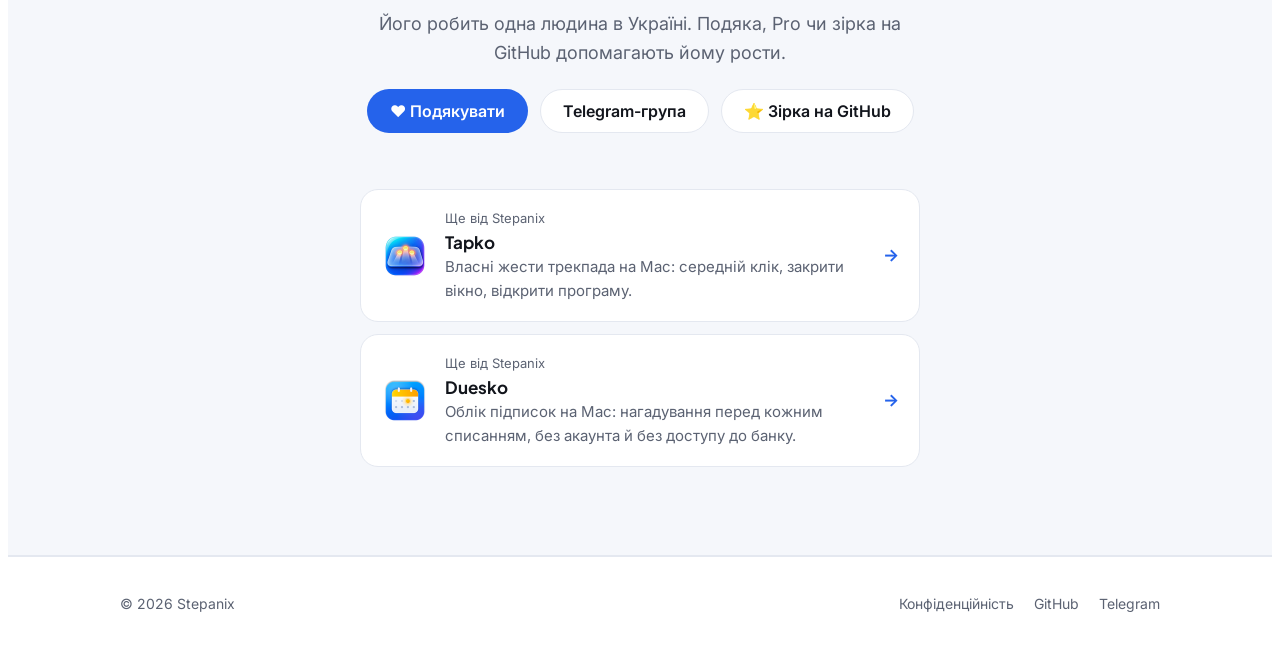
==== commit 5dd4a0cf: "Site: Linux is coming soon Co-Authored-By: Claude Opus 5.5 <noreply@anthropic.com>" ====
--- a/docs/uk/index.html
+++ b/docs/uk/index.html
@@ -178,6 +178,10 @@
 .plan p { color: var(--muted); font-size: 16px; }
 .plan p.small { font-size: 14px; margin-top: -6px; }
 .plan p.small a { color: var(--accent); }
+.soon { display: flex; align-items: center; justify-content: center; gap: 10px; max-width: 640px; margin: 28px auto 0; padding: 14px 18px; border: 1px dashed var(--line); border-radius: var(--radius); color: var(--muted); font-size: 16px; text-align: left; }
+.soon svg { width: 22px; height: 22px; flex: none; color: var(--accent); }
+.soon b { color: var(--fg); font-weight: 600; }
+.soon a { color: var(--accent); }
 .plan h3.sub { margin-top: 10px; padding-top: 18px; border-top: 1px solid var(--line); }
 pre { margin: 0; padding: 12px 14px; border-radius: 12px; background: var(--bg-soft); border: 1px solid var(--line); overflow-x: auto; }
 pre code { font: 500 14px var(--mono); white-space: pre-wrap; overflow-wrap: anywhere; }
@@ -252,7 +256,7 @@
       <a class="btn primary" href="#download"><svg viewBox="0 0 24 24" fill="none" stroke="currentColor" stroke-width="2" stroke-linecap="round" stroke-linejoin="round" aria-hidden="true"><path d="M12 3v12m0 0l-5-5m5 5l5-5M5 21h14"/></svg>Завантажити безкоштовно</a>
       <a class="btn" href="#features">Що він уміє</a>
     </div>
-    <small>Безкоштовно · macOS 14 Sonoma або новіша · Windows 10 і 11 у беті</small>
+    <small>Безкоштовно · macOS 14 Sonoma або новіша · Windows 10 і 11 у беті · Linux — скоро</small>
   </div>
 
   <div class="wrap">
@@ -397,6 +401,7 @@
           <p class="small">Ноутбук на процесорі Snapdragon? <a href="https://stepanix-license.stepsergius.workers.dev/dl/klavko/windows-arm64?from=uk" rel="nofollow">Завантажте версію arm64</a>.</p>
         </div>
       </div>
+      <p class="soon"><svg viewBox="0 0 24 24" fill="none" stroke="currentColor" stroke-width="2" stroke-linecap="round" stroke-linejoin="round" aria-hidden="true"><circle cx="12" cy="12" r="9"/><path d="M12 7v5l3 2"/></svg><span><b>Версія для Linux скоро буде</b>, для GNOME і KDE Plasma. Хочете спробувати першими? Напишіть у Telegram-групу <a href="https://t.me/klavko">t.me/klavko</a>.</span></p>
     </div>
   </section>
 
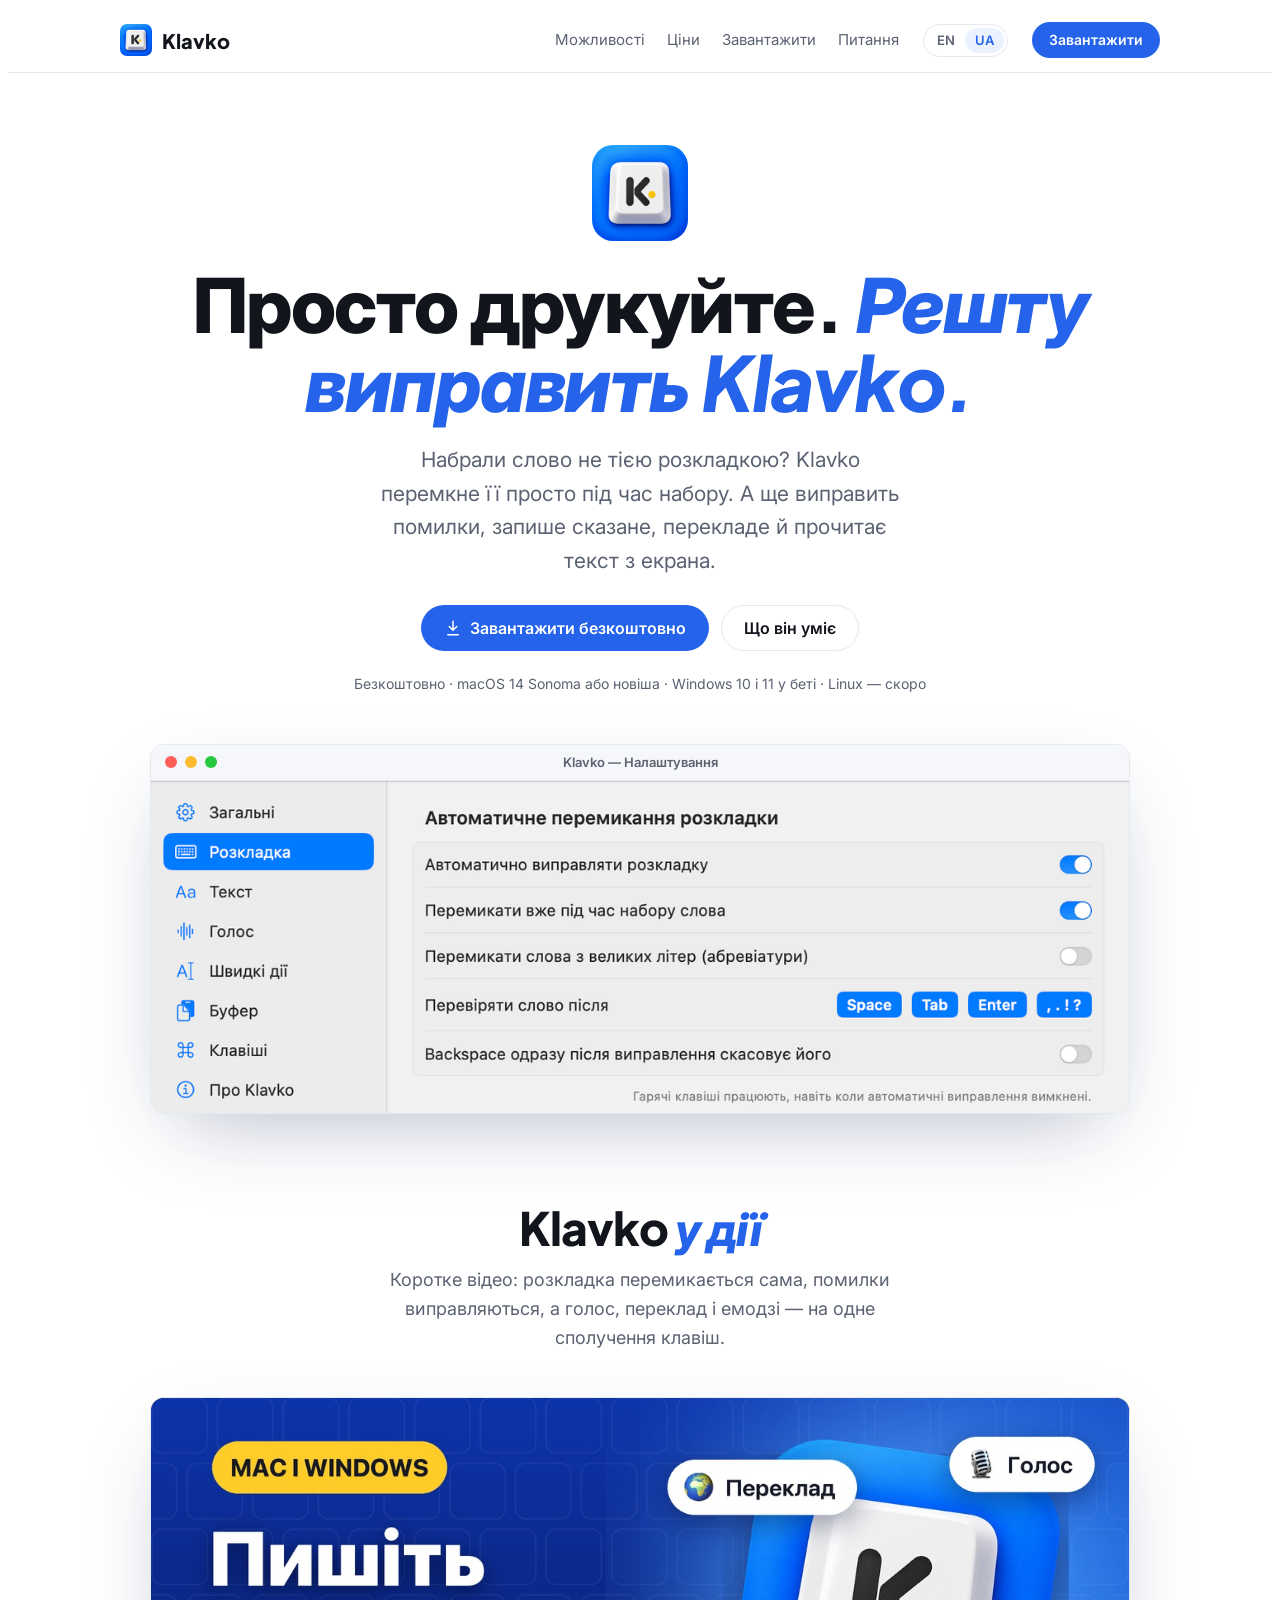
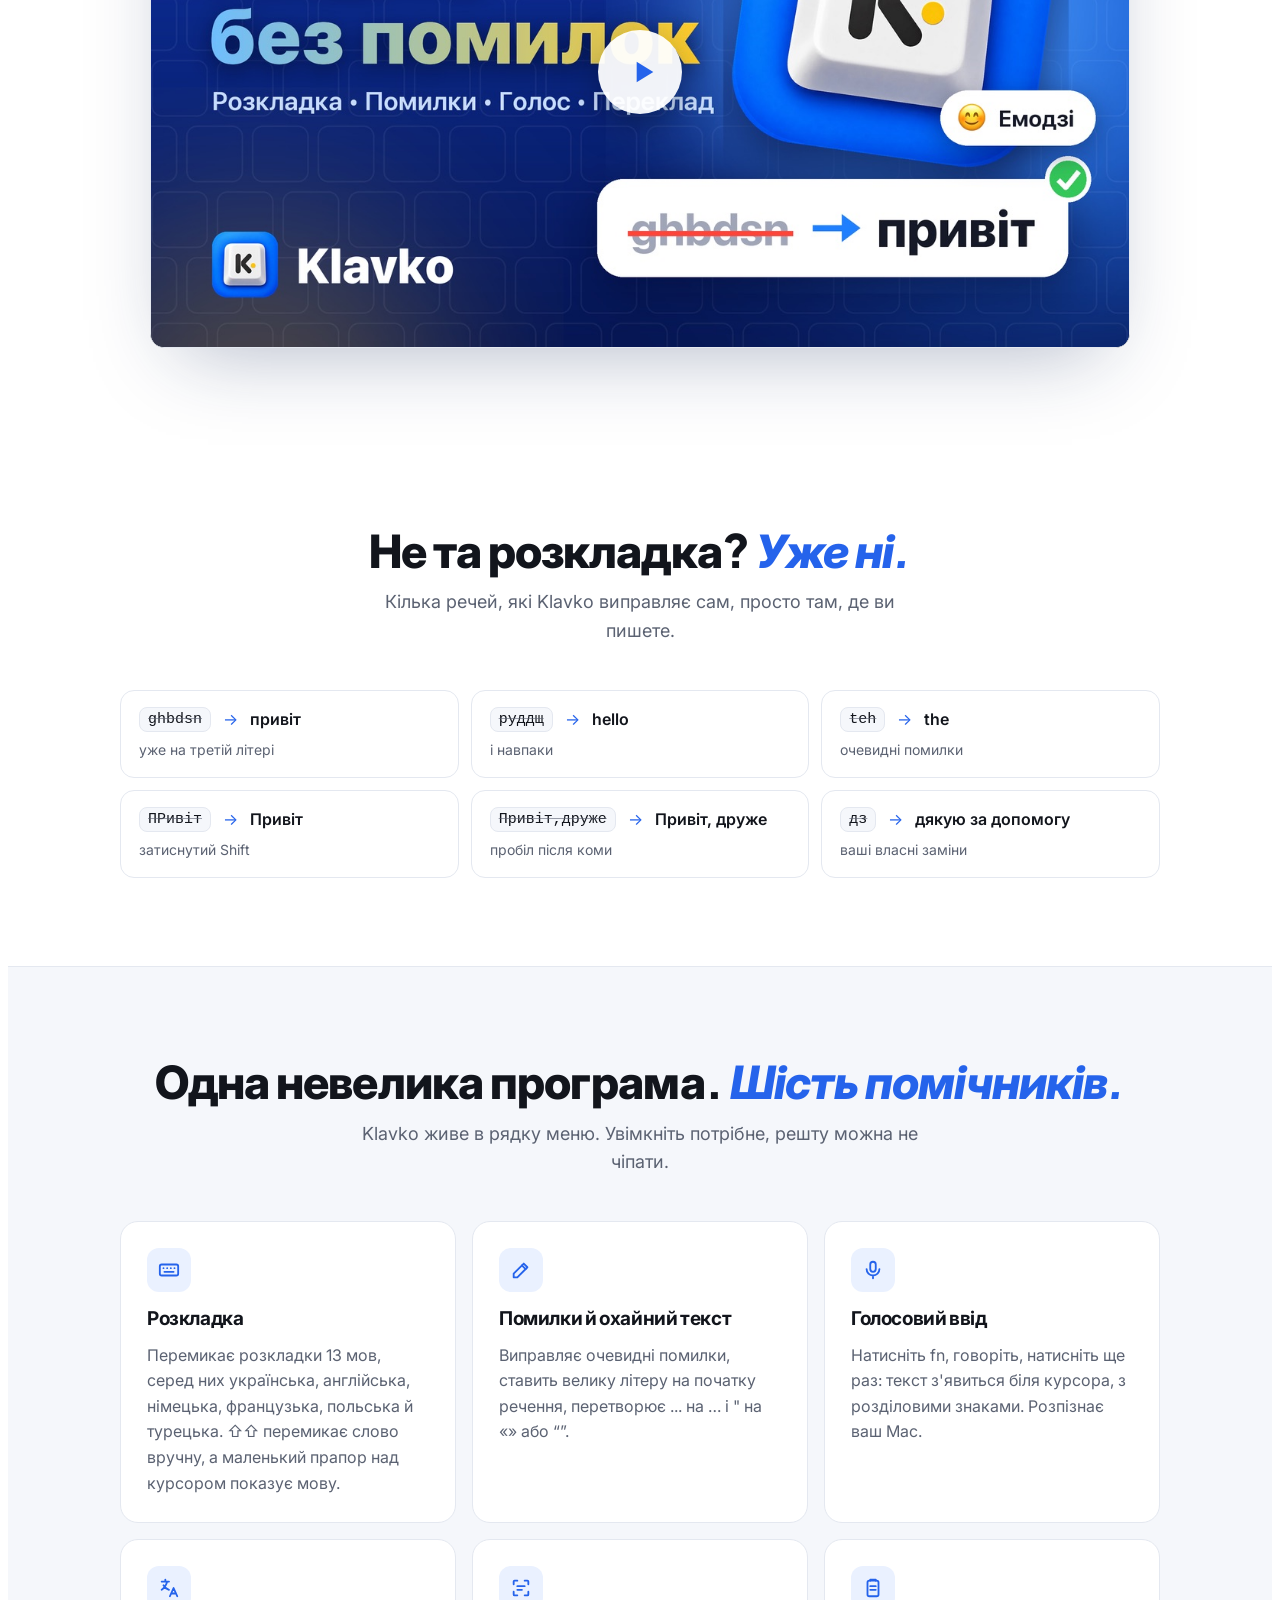
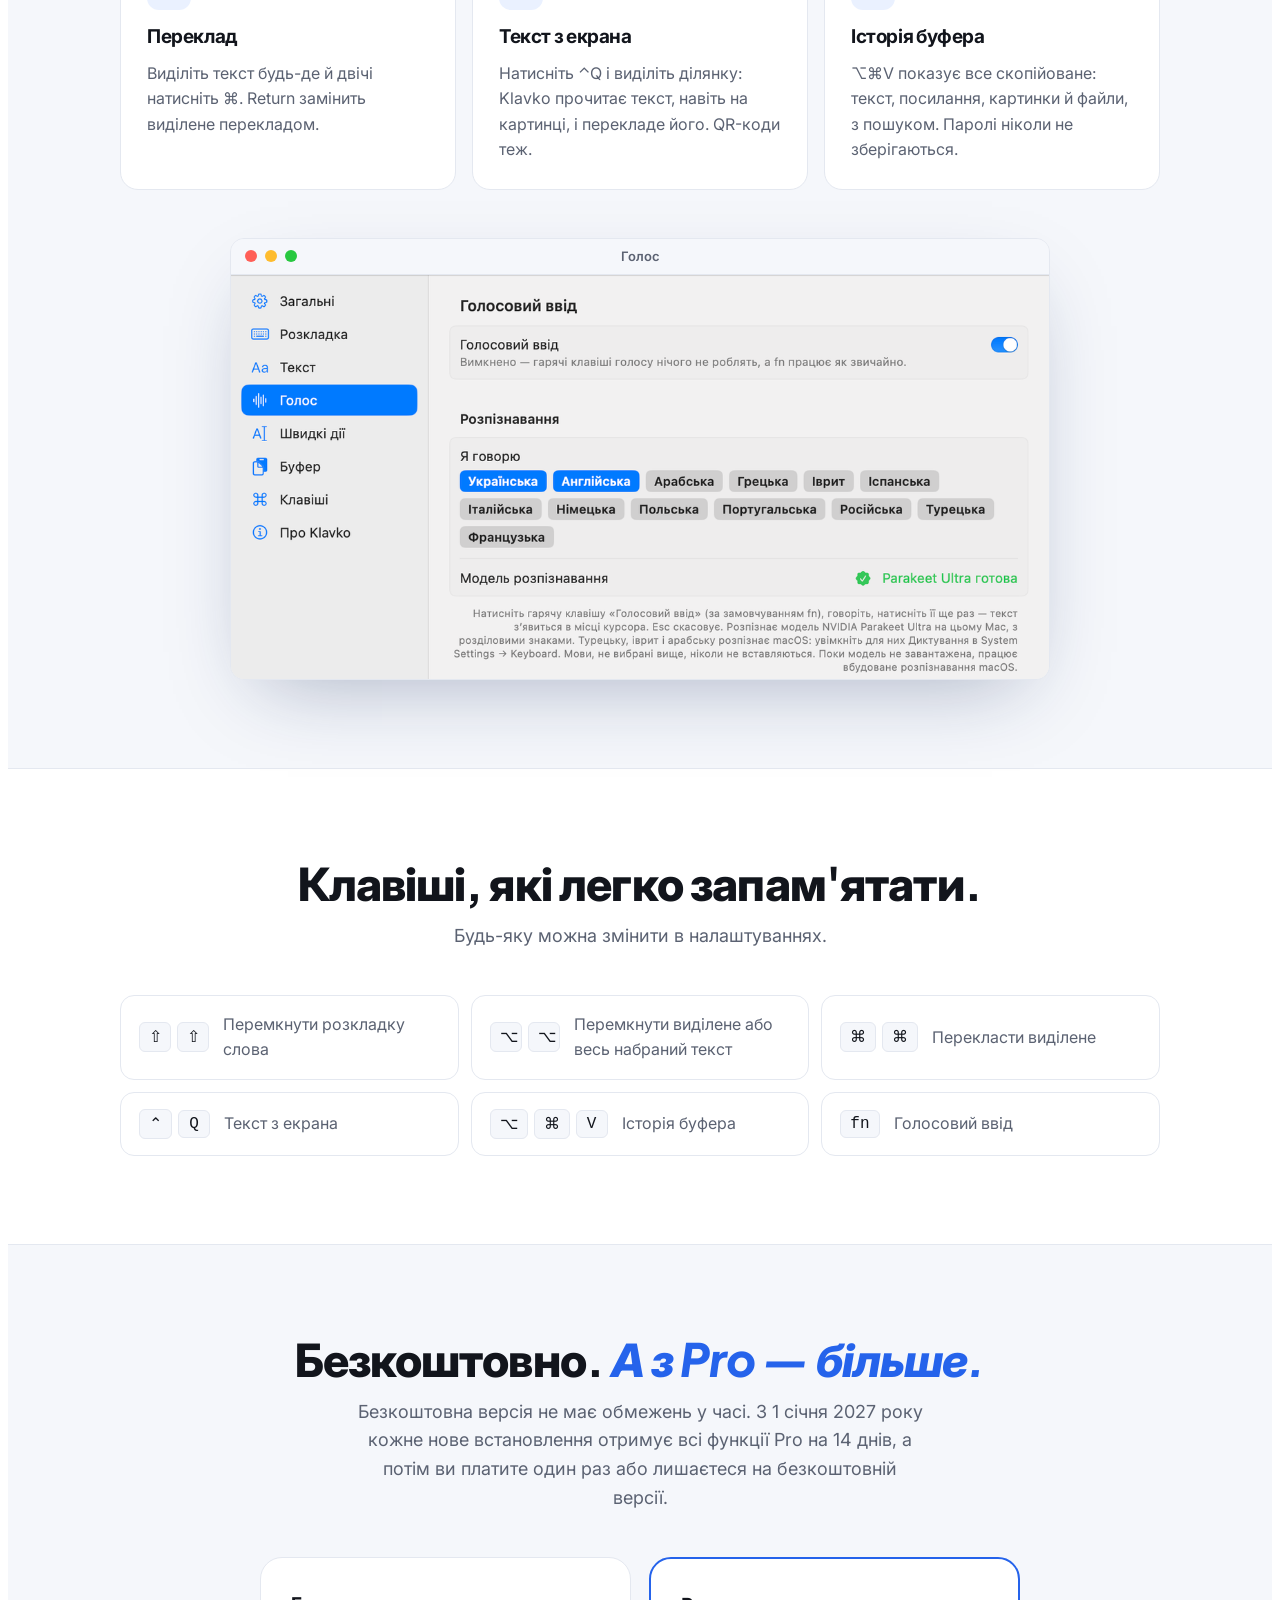
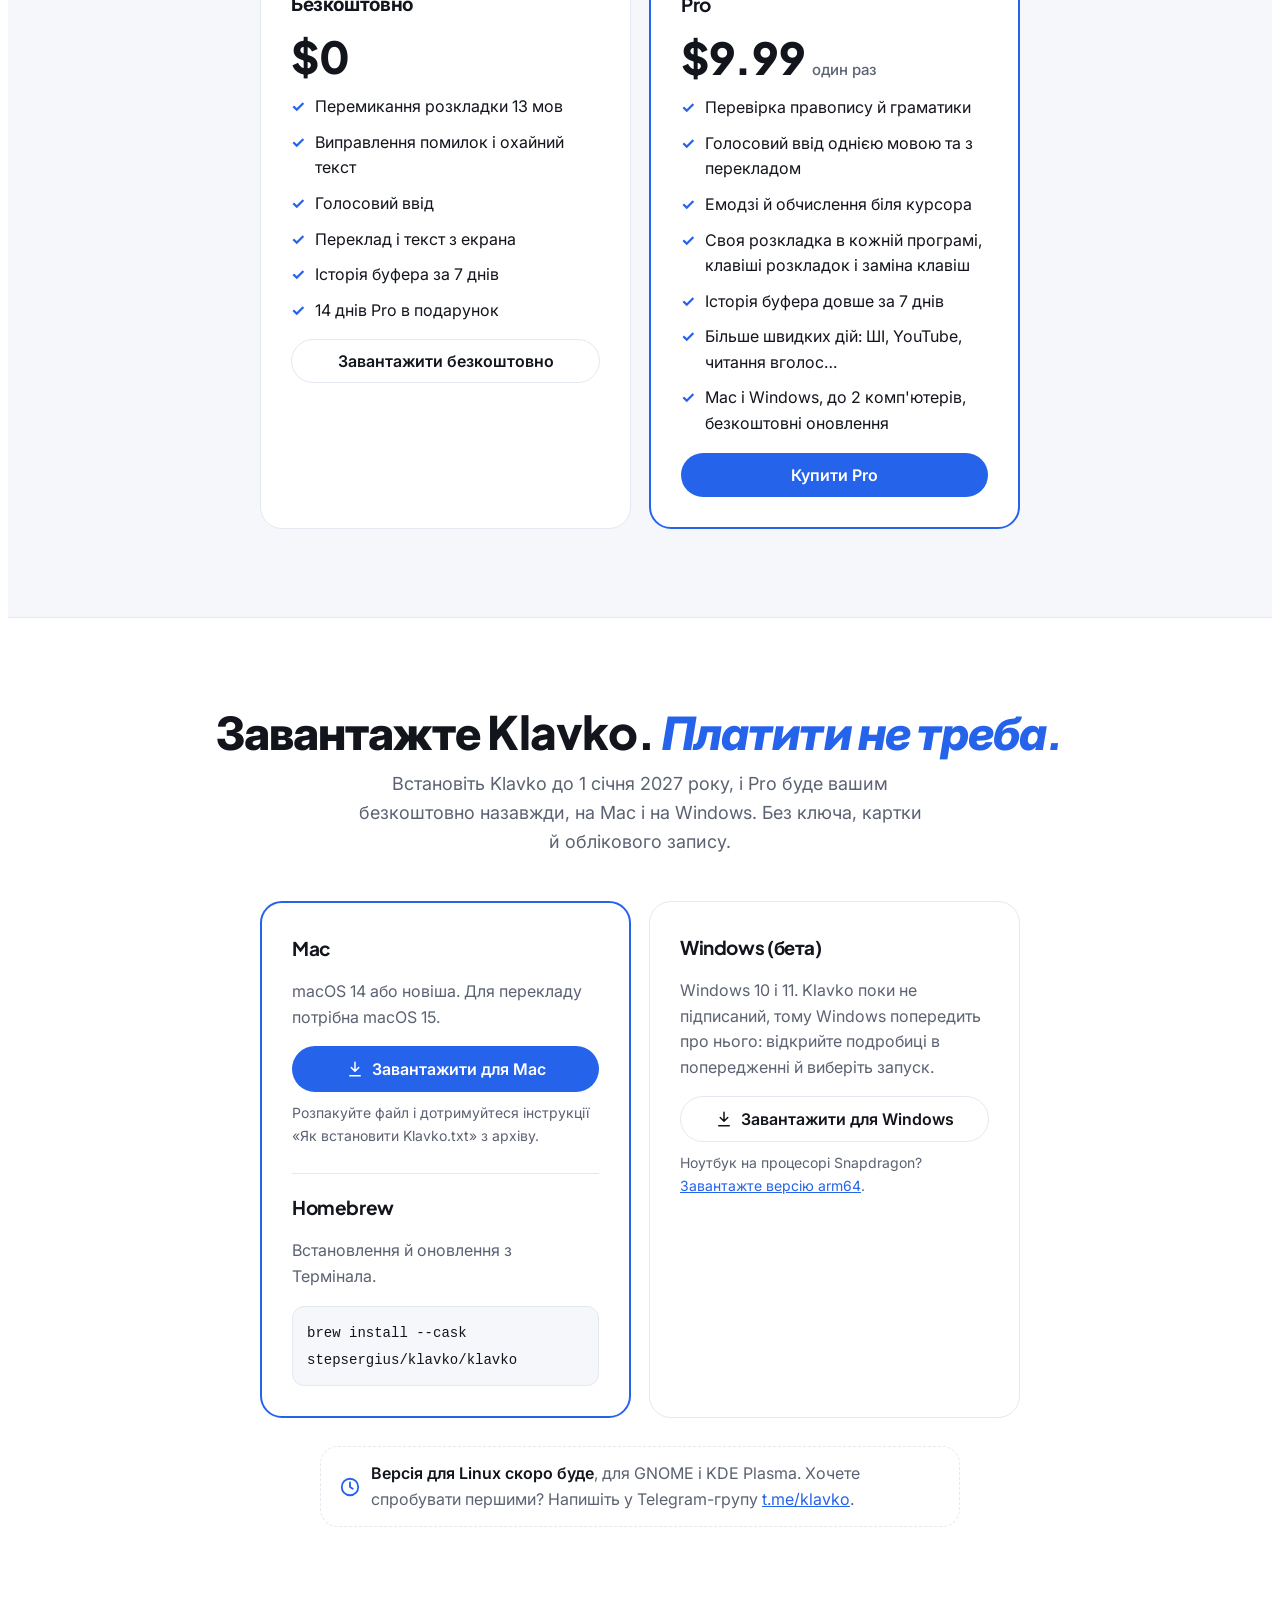
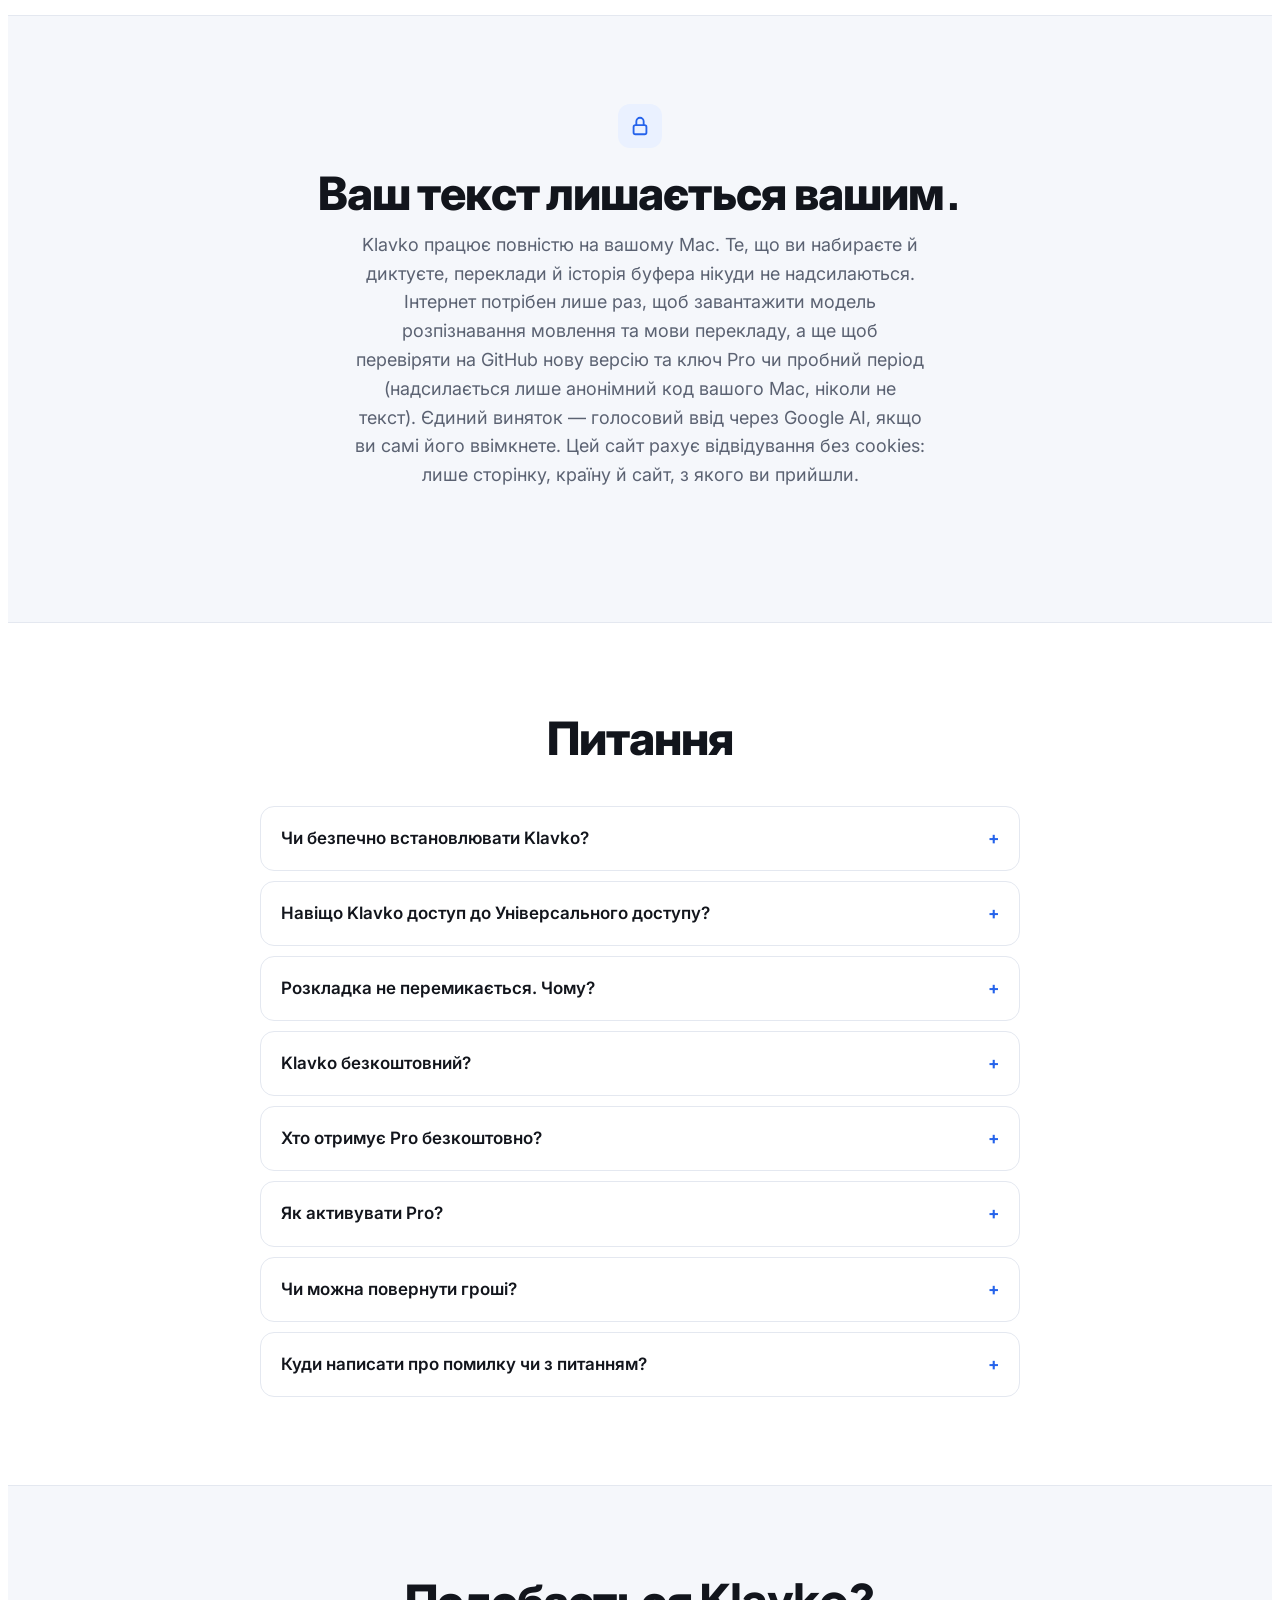
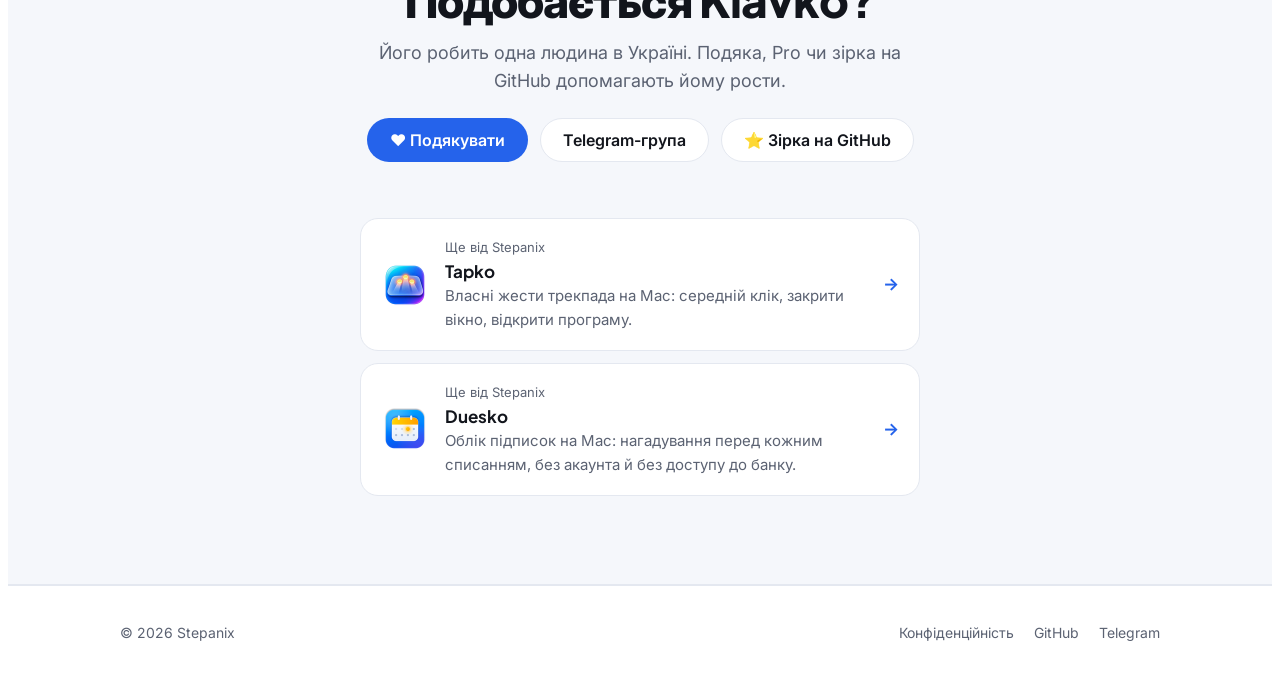
==== commit 4a6f8f13: "Site: visit counter without cookies (page, country, where visitors came from) Co-Authored-By: Claude" ====
--- a/docs/uk/index.html
+++ b/docs/uk/index.html
@@ -219,7 +219,12 @@
 (function () {
   try {
     var root = document.documentElement, saved = localStorage.getItem("klavko-lang");
-    if (saved && saved !== root.lang && root.dataset.alt) location.replace(root.dataset.alt + location.search + location.hash);
+    if (saved && saved !== root.lang && root.dataset.alt) {
+      /* The visit is counted on the page opened next, with the site the visitor came from. */
+      window.klavkoLeaving = true;
+      try { sessionStorage.setItem("klavko-from", document.referrer); } catch (e) {}
+      location.replace(root.dataset.alt + location.search + location.hash);
+    }
     document.addEventListener("click", function (e) {
       var link = e.target.closest && e.target.closest("[data-set-lang]");
       if (link) localStorage.setItem("klavko-lang", link.getAttribute("data-set-lang"));
@@ -410,7 +415,7 @@
       <div class="center">
         <span class="badge"><svg viewBox="0 0 24 24" fill="none" stroke="currentColor" stroke-width="2" stroke-linecap="round" stroke-linejoin="round" aria-hidden="true"><rect x="5" y="11" width="14" height="10" rx="2"/><path d="M8 11V7a4 4 0 0 1 8 0v4"/></svg></span>
         <h2>Ваш текст лишається вашим.</h2>
-        <p>Klavko працює повністю на вашому Mac. Те, що ви набираєте й диктуєте, переклади й історія буфера нікуди не надсилаються. Інтернет потрібен лише раз, щоб завантажити модель розпізнавання мовлення та мови перекладу, а ще щоб перевіряти на GitHub нову версію та ключ Pro чи пробний період (надсилається лише анонімний код вашого Mac, ніколи не текст). Єдиний виняток — голосовий ввід через Google AI, якщо ви самі його ввімкнете.</p>
+        <p>Klavko працює повністю на вашому Mac. Те, що ви набираєте й диктуєте, переклади й історія буфера нікуди не надсилаються. Інтернет потрібен лише раз, щоб завантажити модель розпізнавання мовлення та мови перекладу, а ще щоб перевіряти на GitHub нову версію та ключ Pro чи пробний період (надсилається лише анонімний код вашого Mac, ніколи не текст). Єдиний виняток — голосовий ввід через Google AI, якщо ви самі його ввімкнете. Цей сайт рахує відвідування без cookies: лише сторінку, країну й сайт, з якого ви прийшли.</p>
       </div>
     </div>
   </section>
@@ -509,5 +514,21 @@
   frame.focus();
 });
 </script>
+<script>
+/* Counts the visit: which page and from which site, without cookies. */
+(function () {
+  try {
+    if (window.klavkoLeaving || !navigator.sendBeacon) return;
+    var from = document.referrer;
+    try {
+      var kept = sessionStorage.getItem("klavko-from");
+      if (kept !== null) { from = kept; sessionStorage.removeItem("klavko-from"); }
+    } catch (e) {}
+    var host = from ? new URL(from).hostname : "";
+    if (host === location.hostname) host = "";
+    navigator.sendBeacon("https://stepanix-license.stepsergius.workers.dev/hit/klavko?p=uk&r=" + encodeURIComponent(host));
+  } catch (e) {}
+})();
+</script>
 </body>
 </html>
